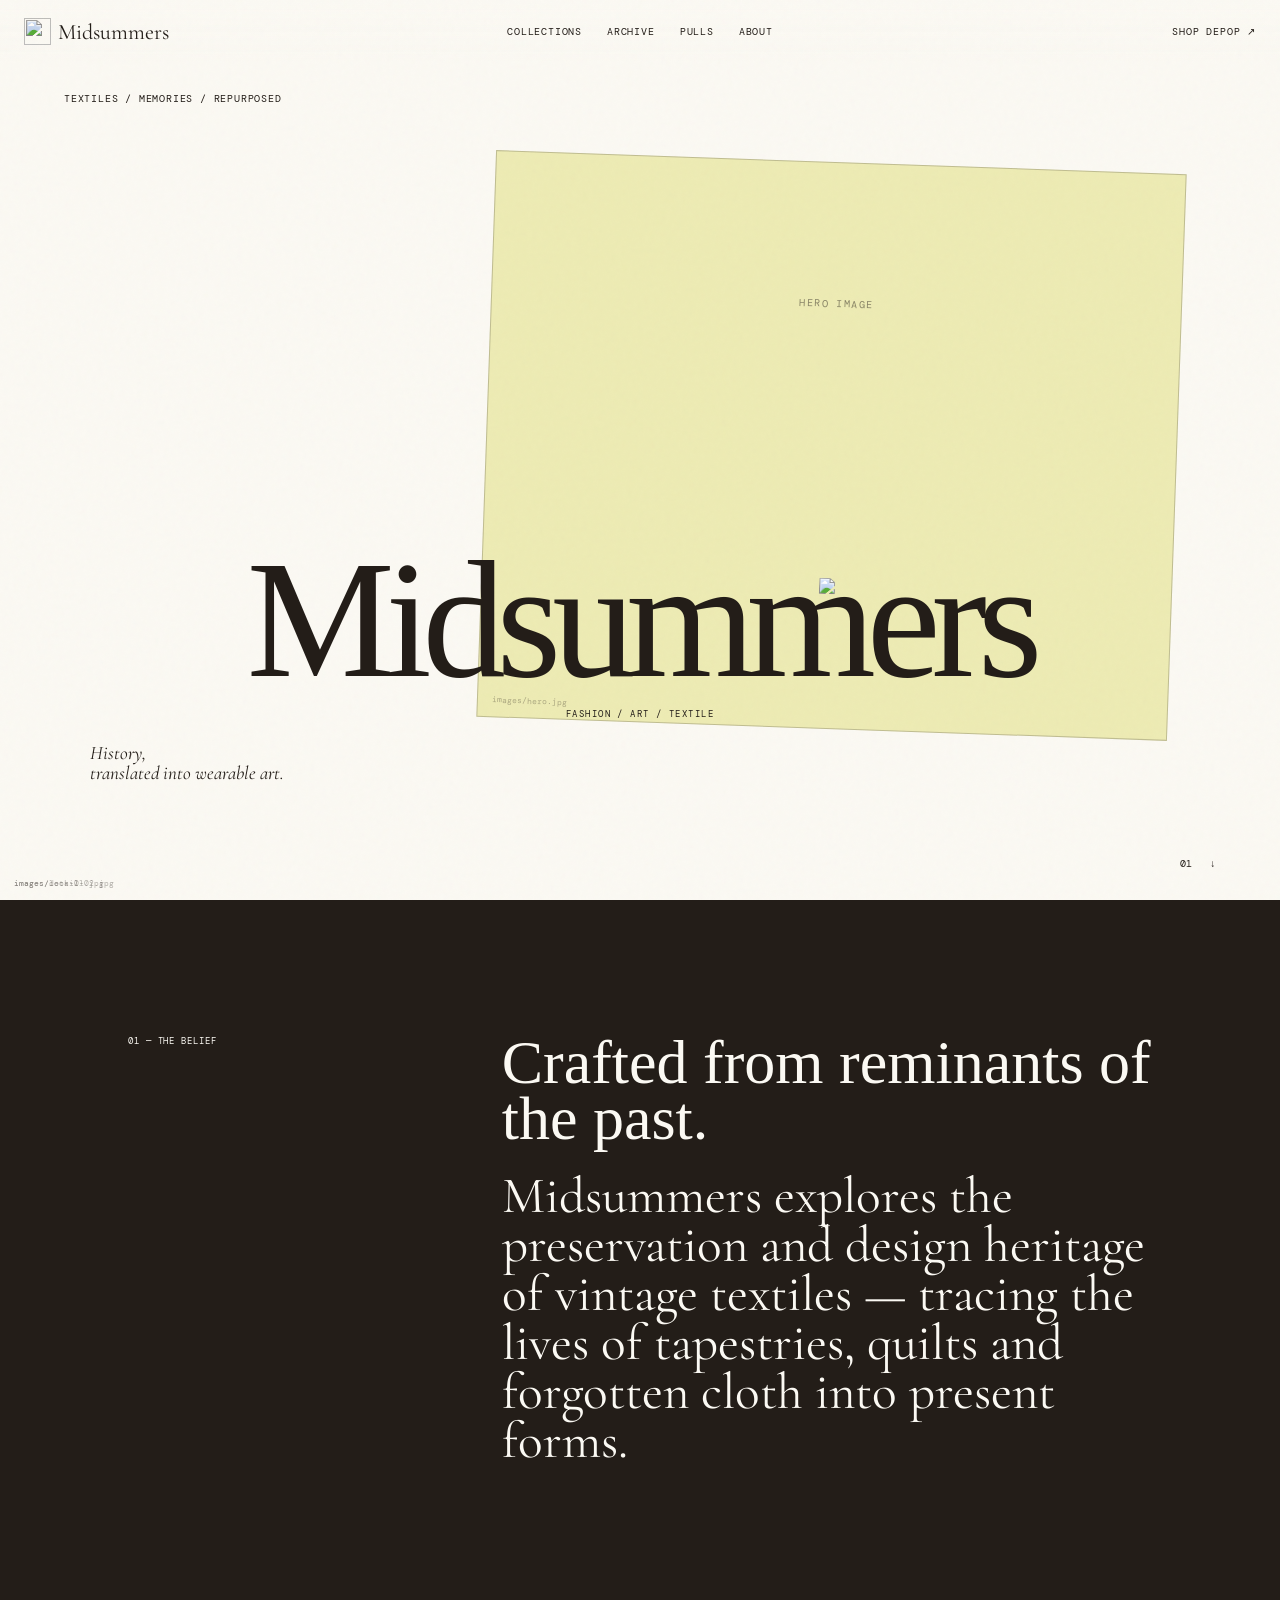
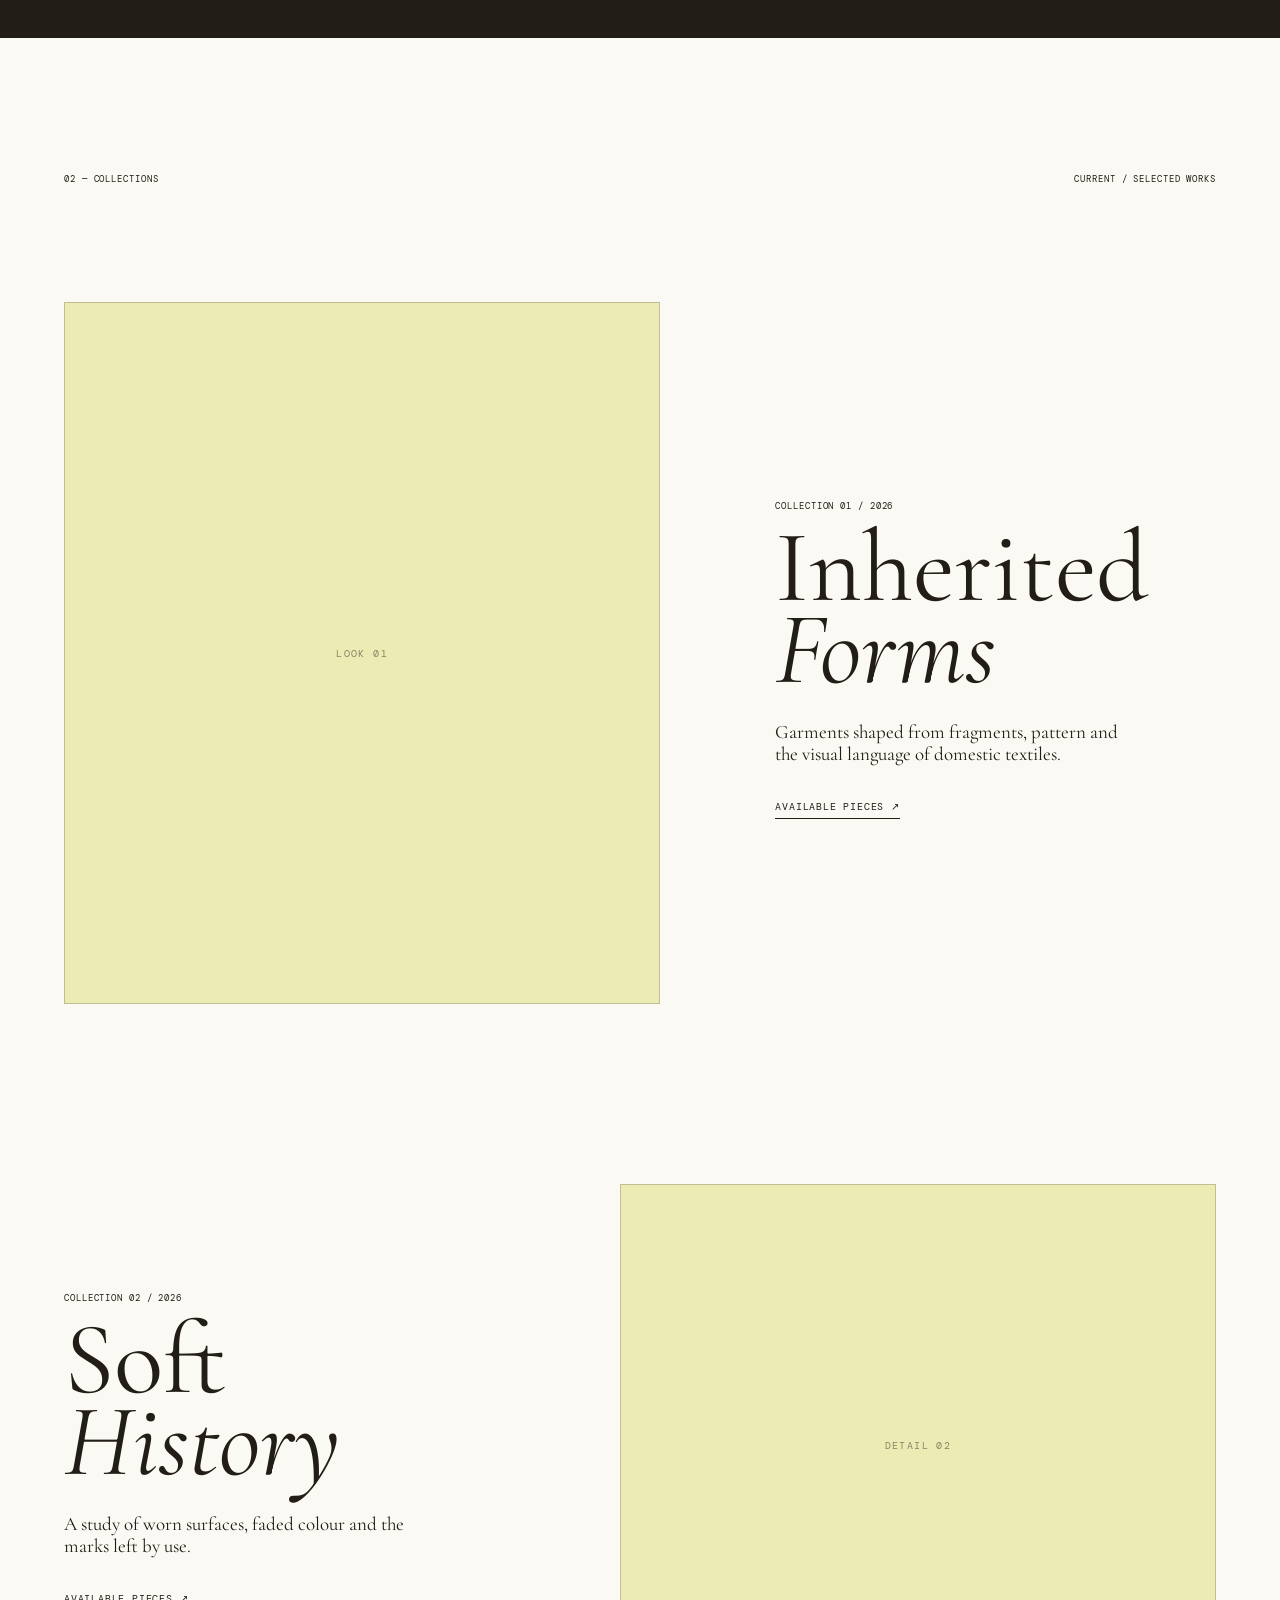
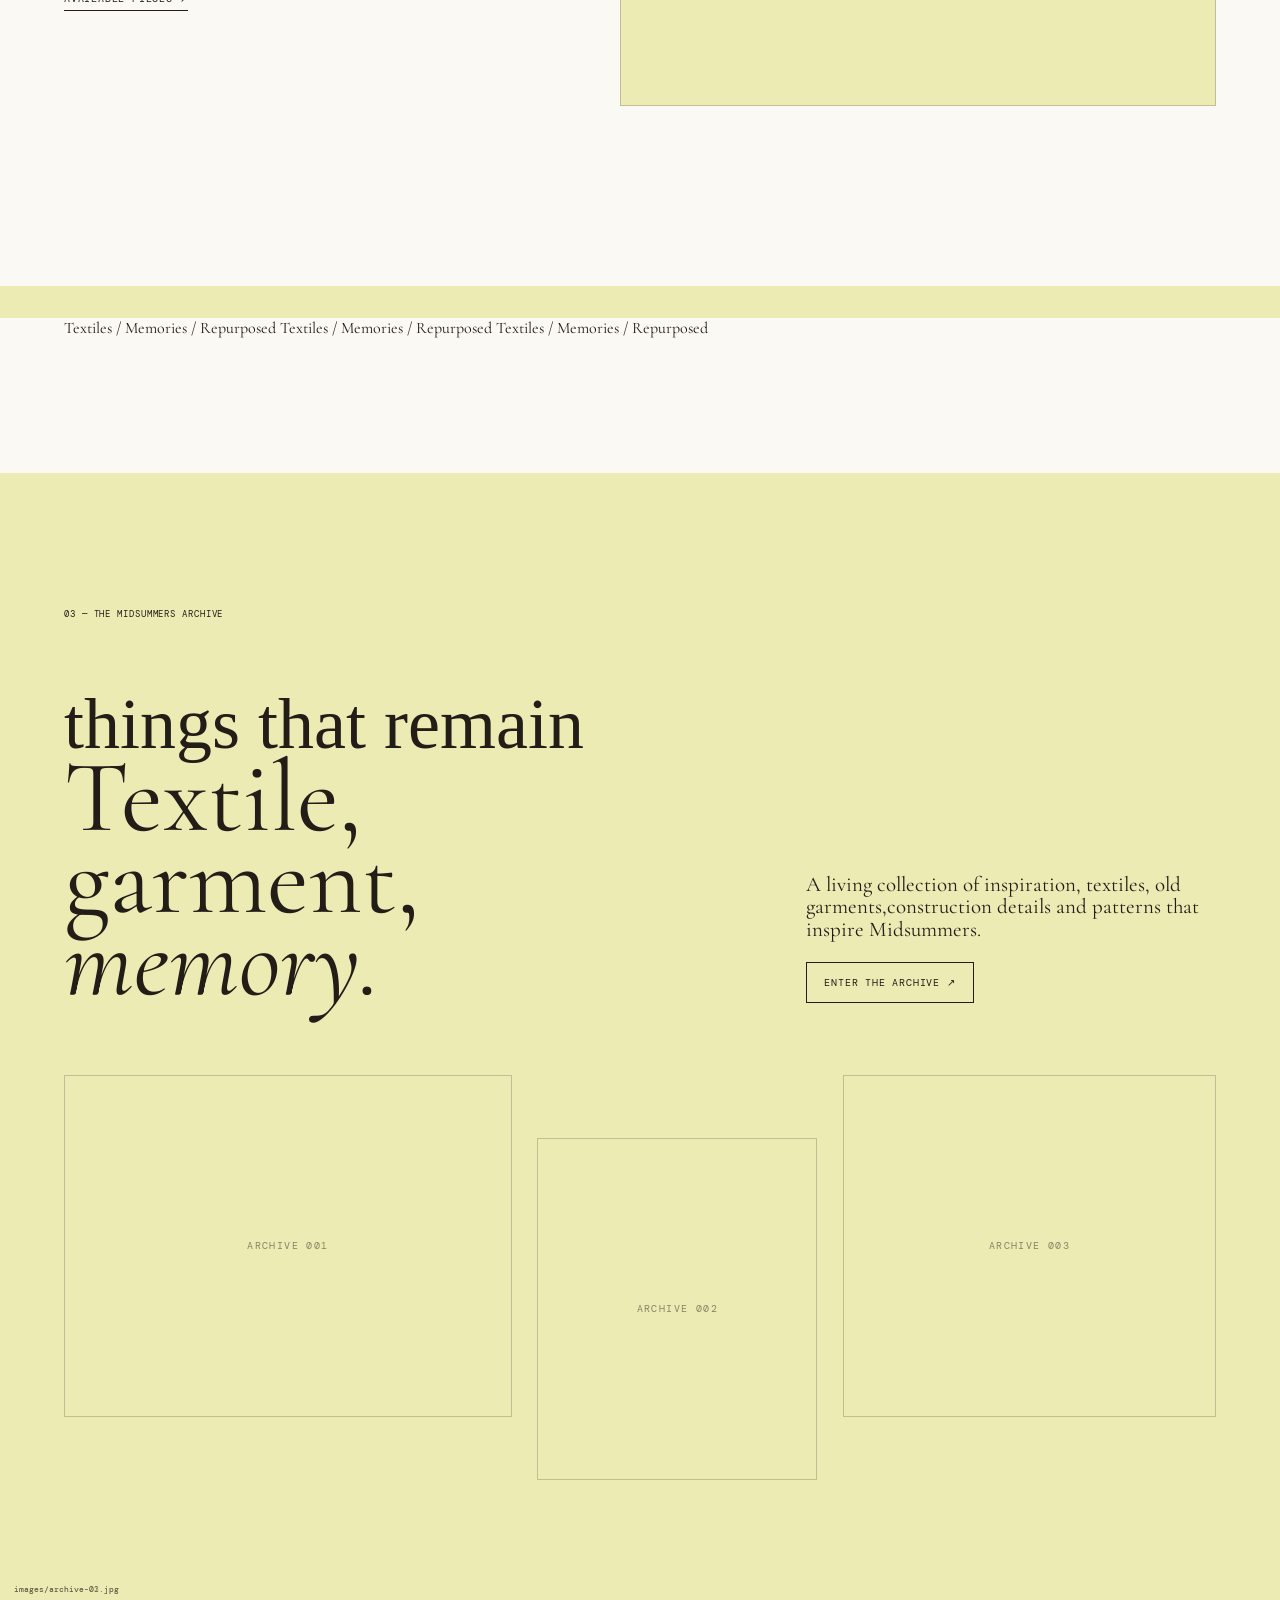
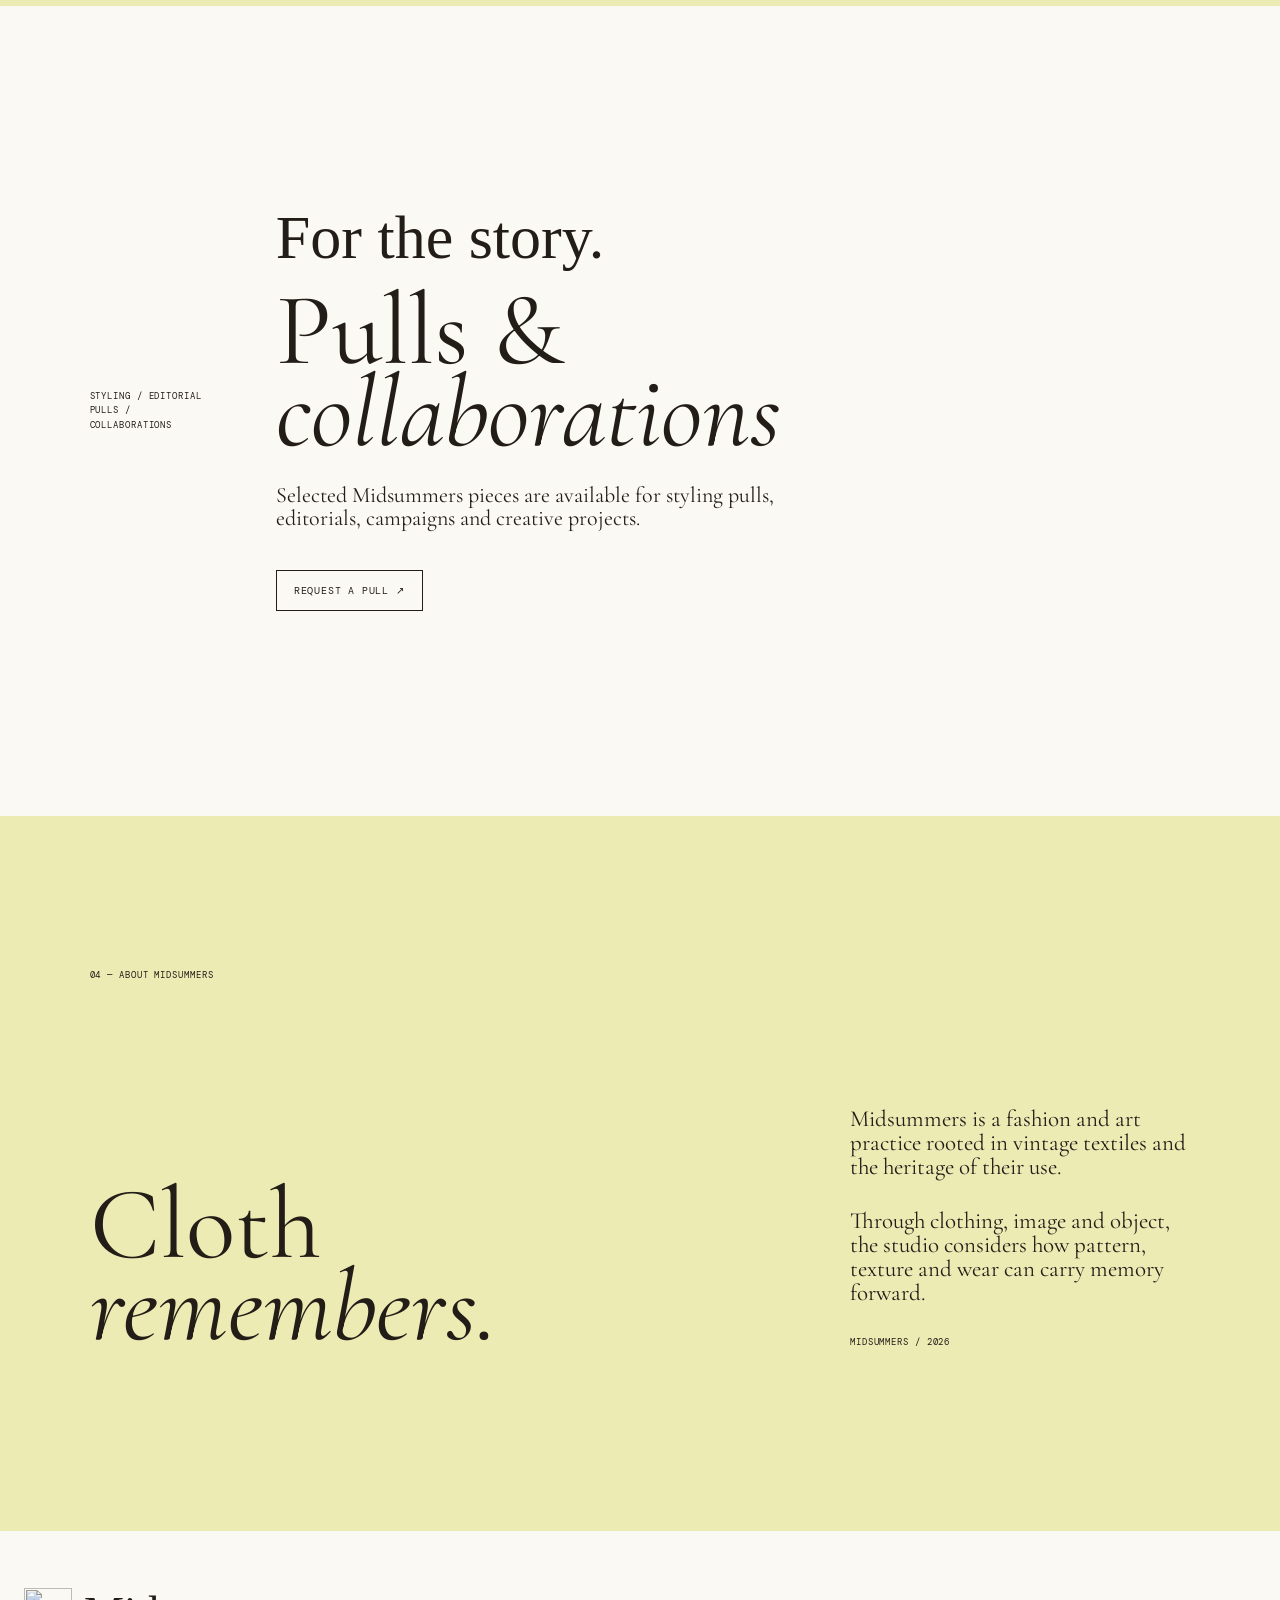
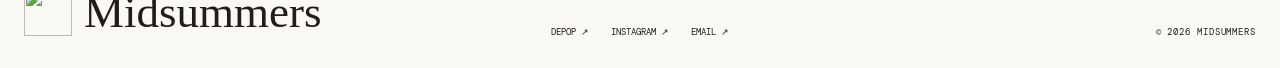
==== index.html @ e7e89138 "Update index.html" ====
<!DOCTYPE html>
<html lang="en">
<head>
  <meta charset="UTF-8">
  <meta name="viewport" content="width=device-width, initial-scale=1.0">
  <meta name="description" content="Midsummers — textiles, memories, repurposed.">
  <title>Midsummers — Textiles / Memories / Repurposed </title>
  <link rel="preconnect" href="https://fonts.googleapis.com">
  <link rel="preconnect" href="https://fonts.gstatic.com" crossorigin>
  <link href="https://fonts.googleapis.com/css2?family=Cormorant+Garamond:wght@400;500;600&family=DM+Mono:wght@300;400&display=swap" rel="stylesheet">
  <link rel="stylesheet" href="style.css">
  <link rel="stylesheet" href="archive.css">
</head>

<body>
  <div class="grain"></div>

  <header class="nav">
    <a class="mini-mark" href="#top" aria-label="Midsummers home">
      <img src="images/flower-emblem.png" alt="">
      <span>Midsummers</span>
    </a>

    <nav>
      <a href="#collections">Collections</a>
      <a href="archive.html">Archive</a>
      <a href="#pulls">Pulls</a>
      <a href="#about">About</a>
    </nav>

    <a class="shop" href="https://www.depop.com/" target="_blank" rel="noopener">Shop Depop ↗</a>
  </header>

  <main id="top">
    <section class="hero">
      <div class="hero-meta">Textiles / Memories / Repurposed</div>

      <div class="hero-flower" aria-hidden="true">
        <img src="images/flower-emblem.png" alt="">
      </div>

      <div class="hero-logo">
        <div class="script-word">Midsummers</div>
        <p>FASHION / ART / TEXTILE</p>
      </div>

      <div class="hero-image image-placeholder">
        <span>HERO IMAGE</span>
        <small>images/hero.jpg</small>
        <img src="images/hero. jpg">
      </div>

      <div class="hero-caption">
        History,<br>translated into wearable art.
      </div>

      <div class="scroll">01 &nbsp; ↓</div>
    </section>

    <section class="manifesto">
      <div class="eyebrow">01 — The Belief </div>
      <div class="manifesto-copy">
        <p class="script-line">Crafted from reminants of the past.</p>
        <p class="large-copy">Midsummers explores the preservation and design heritage of vintage textiles — tracing the lives of tapestries, quilts and forgotten cloth into present forms.</p>
      </div>
    </section>

    <section id="collections" class="collections">
      <div class="section-top">
        <div class="eyebrow">02 — Collections</div>
        <div class="section-note">Current / Selected works</div>
      </div>

      <article class="look look-one">
        <div class="image-placeholder portrait">
          <span>LOOK 01</span>
          <small>images/look-01.jpg</small>
        </div>
        <div class="look-copy">
          <p class="micro">Collection 01 / 2026</p>
          <h2>Inherited<br><em>Forms</em></h2>
          <p>Garments shaped from fragments, pattern and the visual language of domestic textiles.</p>
          <a class="text-link" href="https://www.depop.com/" target="_blank" rel="noopener">Available pieces ↗</a>
        </div>
      </article>

      <article class="look look-two">
        <div class="look-copy">
          <p class="micro">Collection 02 / 2026</p>
          <h2>Soft<br><em>History</em></h2>
          <p>A study of worn surfaces, faded colour and the marks left by use.</p>
          <a class="text-link" href="https://www.depop.com/" target="_blank" rel="noopener">Available pieces ↗</a>
        </div>
        <div class="image-placeholder landscape">
          <span>DETAIL 02</span>
          <small>images/detail-02.jpg</small>
        </div>
      </article>

      <div class="butter-strip">
        <span> <img src="images/flower-emblem.png" alt="">
      </div>Textiles / Memories / Repurposed</span>
        <span>Textiles / Memories / Repurposed</span> 
        <span>Textiles / Memories / Repurposed</span>
      </div>
    </section>
    <section class="archive-teaser">
      <div class="teaser-flower"><img src="images/flower-emblem.png" alt=""></div>
      <div class="eyebrow">03 — The Midsummers Archive</div>
      <div class="teaser-grid">
        <div>
          <p class="script-line small-script">things that remain</p>
          <h2>Textile, garment,<br><em>memory.</em></h2>
        </div>
        <div class="teaser-copy">
          <p>A living collection of inspiration, textiles, old garments,construction details and patterns that inspire Midsummers.</p>
          <a class="outline-link" href="archive.html">Enter the archive ↗</a>
        </div>
      </div>
      <div class="teaser-images">
        <div class="image-placeholder mini-archive"><span>ARCHIVE 001</span><small>images/archive-01.jpg</small></div>
        <div class="image-placeholder mini-archive raised-mini"><span>ARCHIVE 002</span><small>images/archive-02.jpg</small></div>
        <div class="image-placeholder mini-archive"><span>ARCHIVE 003</span><small>images/archive-03.jpg</small></div>
      </div>
    </section>
<section id="pulls" class="pulls">
      <div class="pulls-side">Styling / Editorial<br>Pulls / Collaborations</div>
      <div class="pulls-main">
        <p class="script-line">For the story.</p>
        <h2>Pulls &<br><em>collaborations</em></h2>
        <p>Selected Midsummers pieces are available for styling pulls, editorials, campaigns and creative projects.</p>
        <a class="outline-link" href="mailto:hello@midsummers.com">Request a pull ↗</a>
      </div>
      <div class="pulls-flower"><img src="images/flower-emblem.png" alt=""></div>
    </section>

    <section id="about" class="about">
      <div class="eyebrow">04 — About Midsummers</div>
      <div class="about-grid">
        <h2>Cloth<br><em>remembers.</em></h2>
        <div class="about-copy">
          <p>Midsummers is a fashion and art practice rooted in vintage textiles and the heritage of their use.</p>
          <p>Through clothing, image and object, the studio considers how pattern, texture and wear can carry memory forward.</p>
          <p class="micro">Midsummers / 2026</p>
        </div>
      </div>
    </section>
  </main>

  <footer>
    <div class="footer-mark">
      <img src="images/flower-emblem.png" alt="">
      <span class="script-word">Midsummers</span>
    </div>
    <div class="footer-links">
      <a href="https://www.depop.com/" target="_blank" rel="noopener">Depop ↗</a>
      <a href="#" aria-label="Instagram">Instagram ↗</a>
      <a href="mailto:hello@midsummers.com">Email ↗</a>
    </div>
    <p class="micro">© 2026 Midsummers</p>
  </footer>

  <script src="script.js"></script>
</body>
</html>
---- style.css ----
@import url('https://fonts.googleapis.com/css2?family=Cormorant+Garamond:wght@400;500;600&family=DM+Mono:wght@300;400&display=swap');

:root{
  --ink:#231D18;
  --paper:#FBF9F3;
  --butter:#EDEBB4;
  --line:rgba(35,29,24,.22);
  --serif:"Cormorant Garamond", Georgia, serif;
  --mono:"DM Mono", monospace;
}

*{box-sizing:border-box}
html{scroll-behavior:smooth}
body{margin:0;background:var(--paper);color:var(--ink);font-family:var(--serif);overflow-x:hidden}
a{color:inherit;text-decoration:none}
a:hover{opacity:.55}
img{max-width:100%;display:block}

.grain{position:fixed;inset:0;pointer-events:none;z-index:50;opacity:.045;background-image:url("data:image/svg+xml,%3Csvg viewBox='0 0 180 180' xmlns='http://www.w3.org/2000/svg'%3E%3Cfilter id='n'%3E%3CfeTurbulence type='fractalNoise' baseFrequency='.9' numOctaves='3' stitchTiles='stitch'/%3E%3C/filter%3E%3Crect width='100%25' height='100%25' filter='url(%23n)' opacity='.6'/%3E%3C/svg%3E");mix-blend-mode:multiply}

.nav{position:fixed;z-index:40;top:0;left:0;width:100%;display:grid;grid-template-columns:1fr auto 1fr;align-items:center;padding:18px 24px;font:10px var(--mono);text-transform:uppercase;letter-spacing:.08em;background:linear-gradient(var(--paper),transparent);transition:background .3s}
.nav.scrolled{background:rgba(251,249,243,.9);backdrop-filter:blur(8px)}
.nav nav{display:flex;gap:25px}
.shop{justify-self:end}
.mini-mark{display:flex;align-items:center;gap:7px;text-transform:none;letter-spacing:0;font:22px/1 var(--serif)}
.mini-mark img{width:27px;height:27px;object-fit:cover;mix-blend-mode:multiply}

.hero{height:100svh;min-height:720px;position:relative;padding:100px 5vw 30px;display:grid;place-items:center}
.hero-meta{position:absolute;left:5vw;top:92px;font:10px var(--mono);text-transform:uppercase;letter-spacing:.08em}
.hero-flower{position:absolute;top:13%;left:50%;transform:translateX(-50%);width:min(22vw,260px);opacity:.72;mix-blend-mode:multiply;animation:float 8s ease-in-out infinite}
.hero-flower img{width:100%}
.hero-logo{position:absolute;z-index:3;left:50%;bottom:20%;transform:translateX(-50%);text-align:center;white-space:nowrap}
.script-word,.script-line{font-family:"Brush Script MT","Segoe Script",cursive;font-weight:400}
.hero-logo .script-word{font-size:clamp(76px,13vw,190px);line-height:.75;letter-spacing:-.055em}
.hero-logo p{font:9px var(--mono);letter-spacing:.16em;margin:25px 0 0}
.hero-image{position:absolute;width:min(54vw,700px);height:63vh;right:8vw;top:18vh;transform:rotate(2deg);z-index:1}
.image-placeholder{background:var(--butter);border:1px solid var(--line);display:grid;place-items:center;overflow:hidden;color:rgba(35,29,24,.5);text-align:center}
.image-placeholder span{font:10px var(--mono);letter-spacing:.14em}
.image-placeholder small{position:absolute;bottom:12px;left:14px;font:8px var(--mono);opacity:.65}
.hero-caption{position:absolute;left:7vw;bottom:13%;font-size:19px;line-height:1.05;font-style:italic}
.scroll{position:absolute;right:5vw;bottom:30px;font:10px var(--mono)}

.manifesto{min-height:82vh;background:var(--ink);color:var(--paper);padding:15vh 10vw;display:grid;grid-template-columns:1fr 2.1fr;gap:5vw}
.eyebrow,.micro,.section-note{font:9px var(--mono);text-transform:uppercase;letter-spacing:.1em}
.manifesto-copy{max-width:820px}
.script-line{font-size:62px;line-height:.9;margin:0 0 25px}
.large-copy{font-size:clamp(27px,4vw,54px);line-height:.96;margin:0;max-width:850px}

.collections{padding:15vh 5vw}
.section-top{display:flex;justify-content:space-between;align-items:end;margin-bottom:13vh}
.look{display:grid;grid-template-columns:1.15fr .85fr;gap:9vw;align-items:center;margin-bottom:20vh}
.look-two{grid-template-columns:.85fr 1.15fr}
.portrait{height:78vh}
.landscape{height:58vh}
.look-copy{max-width:350px}
.look-copy h2,.pulls h2,.about h2{font-size:clamp(56px,8vw,125px);line-height:.8;font-weight:400;margin:15px 0 30px}
.look-copy h2 em,.pulls h2 em,.about h2 em{font-style:italic}
.look-copy>p:not(.micro){font-size:19px;line-height:1.15;margin-bottom:30px}
.text-link{font:10px var(--mono);text-transform:uppercase;letter-spacing:.08em;border-bottom:1px solid var(--ink);padding-bottom:5px}
.butter-strip{margin:4vh -5vw 0;background:var(--butter);overflow:hidden;white-space:nowrap;padding:16px 0;display:flex;gap:70px;font:10px var(--mono);letter-spacing:.13em;animation:marquee 18s linear infinite}

.archive{background:var(--ink);color:var(--paper);padding:15vh 5vw 18vh}
.archive-intro{display:grid;grid-template-columns:1fr 1fr 1fr;align-items:end;margin-bottom:12vh}
.small-script{font-size:72px;margin:0}
.archive-intro>p:last-child{font-size:22px;line-height:1.05;max-width:290px;margin:0}
.archive-grid{display:grid;grid-template-columns:repeat(3,1fr);gap:4vw;align-items:start}
.archive-card.raised{margin-top:13vh}
.square{aspect-ratio:1;background:#d9d1bd}
.archive-data{display:flex;justify-content:space-between;margin-top:12px;font:8px var(--mono);text-transform:uppercase;letter-spacing:.07em}
.archive-card h3{font-size:34px;font-weight:400;margin:12px 0}

.pulls{min-height:90vh;padding:16vh 7vw;display:grid;grid-template-columns:1fr 2fr .7fr;gap:5vw;align-items:center;position:relative;overflow:hidden}
.pulls-side{font:9px var(--mono);text-transform:uppercase;letter-spacing:.1em;line-height:1.6}
.pulls-main{position:relative;z-index:2;max-width:780px}
.pulls-main>p:not(.script-line){font-size:22px;max-width:500px;line-height:1.05;margin:0 0 40px}
.outline-link{display:inline-block;border:1px solid var(--ink);padding:13px 17px;font:10px var(--mono);text-transform:uppercase;letter-spacing:.08em}
.pulls-flower{width:min(27vw,350px);opacity:.65;mix-blend-mode:multiply}
.pulls-flower img{width:100%;animation:spin 35s linear infinite}

.about{padding:17vh 7vw;background:var(--butter)}
.about-grid{display:grid;grid-template-columns:1.3fr .7fr;gap:10vw;align-items:end;margin-top:14vh}
.about-copy{font-size:23px;line-height:1.05;max-width:470px}
.about-copy p{margin:0 0 30px}

footer{padding:55px 24px 30px;display:grid;grid-template-columns:1fr auto 1fr;align-items:end;gap:20px}
.footer-mark{display:flex;align-items:center;gap:12px}
.footer-mark img{width:48px;height:48px;mix-blend-mode:multiply}
.footer-mark .script-word{font-size:45px}
.footer-links{display:flex;gap:22px;font:9px var(--mono);text-transform:uppercase}
footer>.micro{justify-self:end;margin:0}

@keyframes float{0%,100%{transform:translateX(-50%) translateY(0) rotate(-2deg)}50%{transform:translateX(-50%) translateY(12px) rotate(2deg)}}
@keyframes spin{to{transform:rotate(360deg)}}
@keyframes marquee{to{transform:translateX(-30%)}}

@media(max-width:800px){
  .nav{grid-template-columns:1fr auto;padding:15px}
  .nav nav{display:none}
  .mini-mark{font-size:20px}
  .hero{min-height:700px}
  .hero-meta{top:80px}
  .hero-image{width:78vw;height:55vh;right:4vw;top:20vh}
  .hero-flower{width:40vw;top:14%}
  .hero-logo{bottom:22%;left:7vw;transform:none;text-align:left}
  .hero-logo .script-word{font-size:78px}
  .hero-caption{left:7vw;bottom:8%;font-size:15px}
  .scroll{display:none}
  .manifesto{display:block;padding:13vh 7vw}
  .manifesto .eyebrow{margin-bottom:16vh}
  .script-line{font-size:48px}
  .large-copy{font-size:31px}
  .collections{padding:12vh 6vw}
  .section-top{margin-bottom:8vh}
  .look,.look-two{display:flex;flex-direction:column;gap:35px;margin-bottom:14vh;align-items:stretch}
  .look-two .look-copy{order:1}
  .look-two .image-placeholder{order:2}
  .portrait{height:72vh}
  .landscape{height:52vh}
  .archive{padding:12vh 6vw}
  .archive-intro{display:block;margin-bottom:9vh}
  .archive-intro .small-script{margin:25px 0}
  .archive-grid{grid-template-columns:1fr;gap:9vh}
  .archive-card.raised{margin-top:0}
  .pulls{min-height:80vh;display:block;padding:13vh 7vw}
  .pulls-side{margin-bottom:12vh}
  .pulls-flower{width:55vw;margin:8vh auto 0}
  .about{padding:13vh 7vw}
  .about-grid{display:block;margin-top:9vh}
  .about h2{margin-bottom:10vh}
  footer{grid-template-columns:1fr;gap:25px}
  .footer-links{order:2;flex-wrap:wrap}
  footer>.micro{justify-self:start;order:3}
}
---- archive.css ----
.archive-teaser{position:relative;padding:15vh 5vw 14vh;background:var(--butter);overflow:hidden}
.teaser-flower{position:absolute;right:7vw;top:9vh;width:170px;opacity:.18;mix-blend-mode:multiply}.teaser-flower img{width:100%}
.teaser-grid{display:grid;grid-template-columns:1.2fr .8fr;gap:10vw;align-items:end;margin:8vh 0}.teaser-grid h2{font-size:clamp(60px,8vw,120px);line-height:.8;font-weight:400;margin:0}.teaser-grid h2 em{font-style:italic}.teaser-copy{max-width:420px;font-size:21px;line-height:1.05}.teaser-images{display:grid;grid-template-columns:1.2fr .75fr 1fr;gap:2vw}.mini-archive{height:38vh}.raised-mini{margin-top:7vh}
.archive-hero{min-height:100svh;position:relative;padding:130px 7vw 70px;overflow:hidden;background:var(--paper)}.archive-hero-meta{display:flex;justify-content:space-between;font:9px var(--mono);text-transform:uppercase;letter-spacing:.1em}.archive-hero-flower{position:absolute;width:min(28vw,360px);right:13vw;top:15vh;opacity:.38;mix-blend-mode:multiply;animation:float 9s ease-in-out infinite}.archive-hero-flower img{width:100%}.archive-title{position:absolute;left:8vw;top:27vh}.archive-title .script-line{font-size:clamp(55px,7vw,105px);margin:0 0 12px}.archive-title h1{font-size:clamp(100px,16vw,240px);font-weight:400;line-height:.65;margin:0;letter-spacing:-.05em}.archive-title h1 em{font-style:italic}.archive-intro-copy{position:absolute;bottom:13vh;right:10vw;width:300px;font-size:21px;line-height:1.05}.archive-index{position:absolute;bottom:35px;left:7vw;font:9px var(--mono);letter-spacing:.1em}
.archive-wall{background:var(--ink);color:var(--paper);padding:16vh 7vw}.archive-entry{display:grid;grid-template-columns:1.15fr .85fr;gap:10vw;align-items:center;margin-bottom:20vh}.entry-b{grid-template-columns:.8fr 1.2fr}.archive-photo{height:75vh;background:var(--butter);color:var(--ink)}.entry-b .archive-photo{height:65vh}.entry-c{grid-template-columns:.65fr 1fr;max-width:900px;margin-left:auto}.archive-photo.narrow{height:58vh}.entry-info{max-width:390px}.entry-info>span{font:9px var(--mono);text-transform:uppercase;letter-spacing:.1em}.entry-info h2{font-size:clamp(65px,8vw,125px);line-height:.72;font-weight:400;margin:25px 0 30px}.entry-info h2 em{font-style:italic}.entry-info>p{font-size:17px;margin:0 0 28px}.entry-info .entry-note{font-size:21px;line-height:1.05;max-width:340px}
.archive-divider{border-top:1px solid rgba(251,249,243,.35);border-bottom:1px solid rgba(251,249,243,.35);padding:15px 0;margin:2vh 0 18vh;display:flex;justify-content:space-between;font:9px var(--mono);letter-spacing:.12em}.entry-d{grid-template-columns:.9fr 1.1fr;align-items:end}.entry-card{max-width:450px}.entry-card .script-line{font-size:55px;margin:0 0 25px}.entry-card h2{font-size:72px;line-height:.75;font-weight:400;margin:0 0 35px}.entry-card h2 em{font-style:italic}.entry-card>p:last-child{font-size:21px;line-height:1.05}.archive-entry .tall{height:72vh;background:var(--butter);color:var(--ink)}.archive-end{padding:16vh 7vw;text-align:center;background:var(--butter);min-height:65vh;display:flex;flex-direction:column;align-items:center;justify-content:center}.archive-end img{width:90px;opacity:.55;mix-blend-mode:multiply;margin-bottom:35px}.archive-end .script-line{font-size:65px;margin:0 0 35px}.archive-end a{font:9px var(--mono);text-transform:uppercase;letter-spacing:.1em;border-bottom:1px solid var(--ink);padding-bottom:6px}
@media(max-width:800px){.teaser-grid{display:block;margin:7vh 0}.teaser-grid h2{font-size:62px;margin-bottom:50px}.teaser-copy{font-size:18px}.teaser-images{grid-template-columns:1fr 1fr;gap:15px}.mini-archive{height:35vh}.mini-archive:first-child{grid-column:1/-1}.raised-mini{margin-top:0}.archive-hero{min-height:780px;padding:95px 7vw 40px}.archive-hero-meta{gap:20px;flex-direction:column}.archive-hero-flower{width:55vw;right:8vw;top:19vh}.archive-title{top:42vh;left:7vw}.archive-title .script-line{font-size:48px}.archive-title h1{font-size:100px}.archive-intro-copy{bottom:8vh;left:7vw;right:auto;width:78%;font-size:18px}.archive-wall{padding:12vh 6vw}.archive-entry,.entry-b,.entry-c,.entry-d{display:flex;flex-direction:column;gap:35px;margin-bottom:14vh;align-items:stretch}.entry-b .entry-info{order:1}.entry-b .archive-photo{order:2}.archive-photo,.entry-b .archive-photo,.archive-photo.narrow,.archive-entry .tall{height:65vh}.entry-info h2{font-size:70px}.archive-divider{gap:10px;flex-wrap:wrap;margin-bottom:12vh}.entry-card h2{font-size:60px}.archive-end .script-line{font-size:48px}}
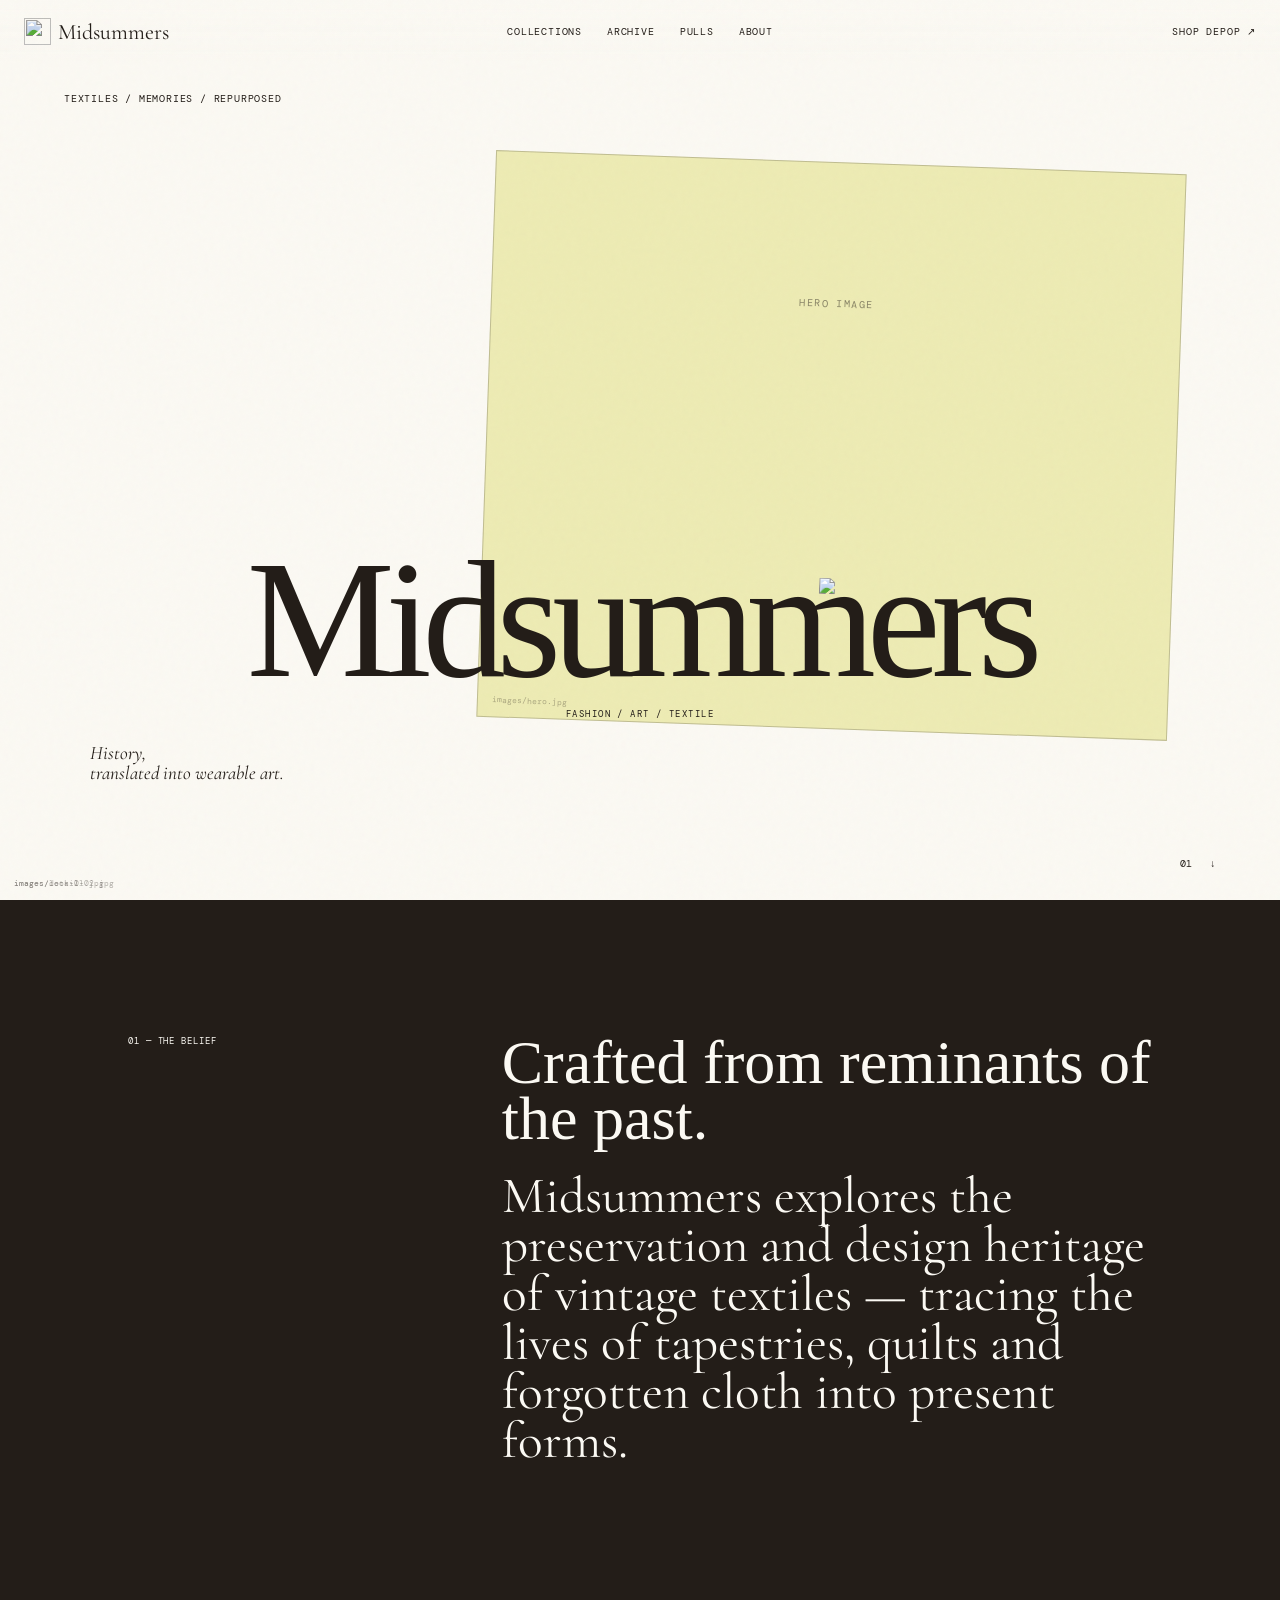
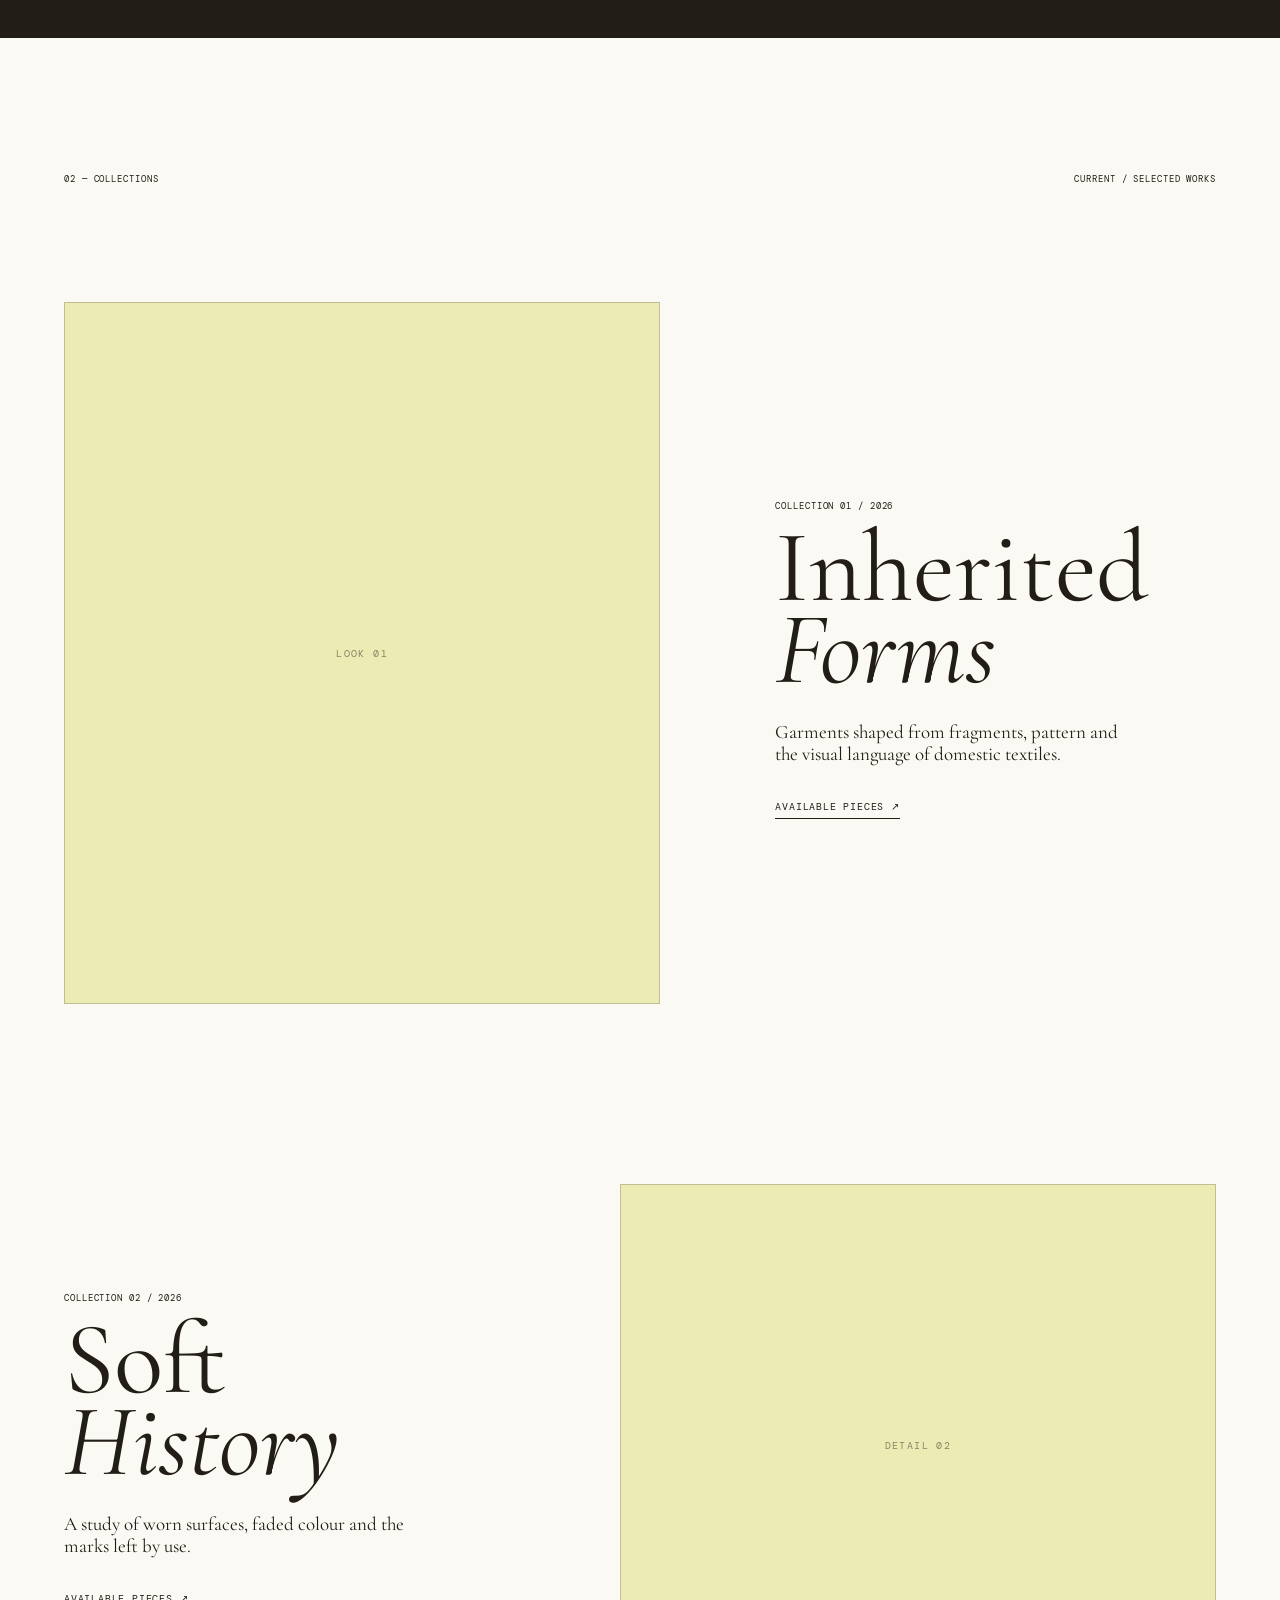
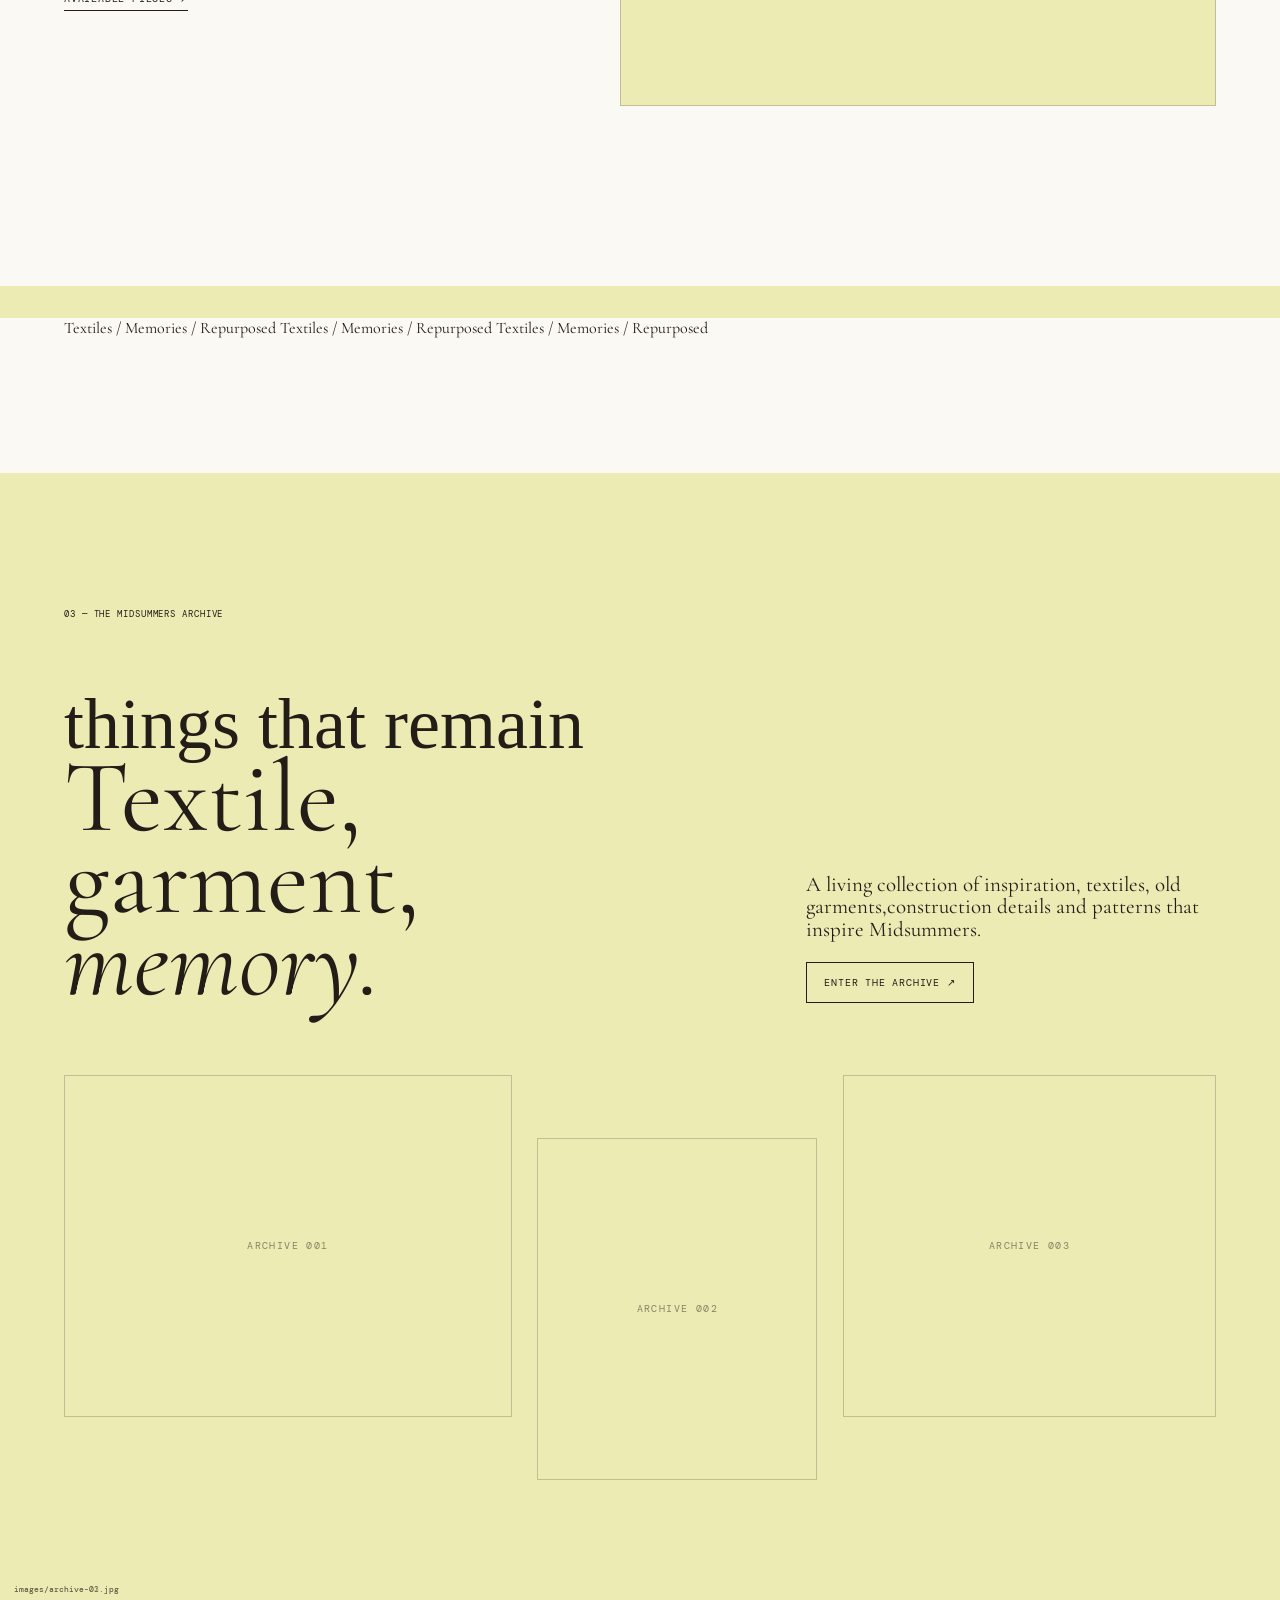
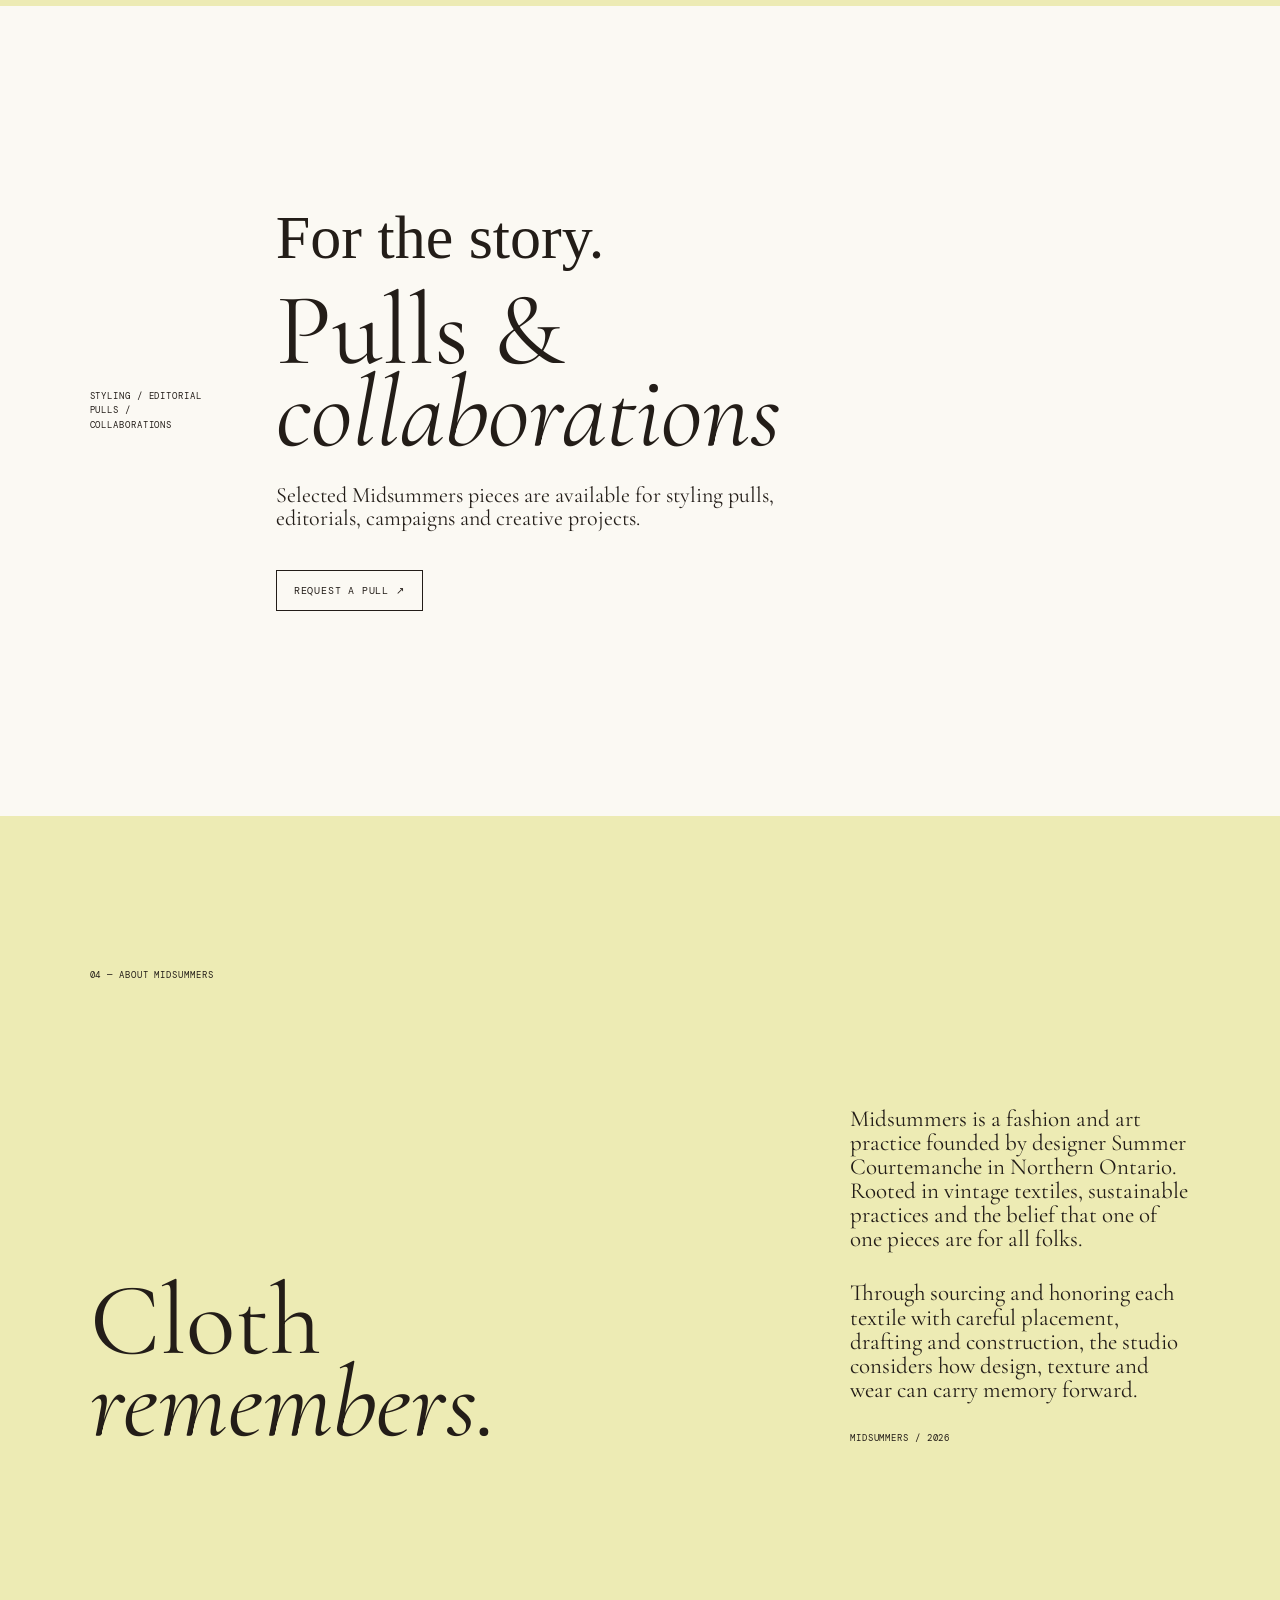
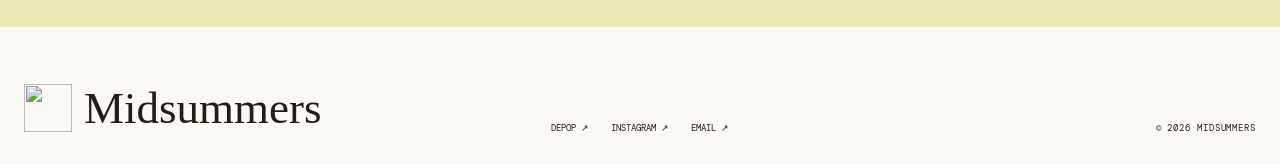
==== commit c3f7ab79: "Update index.html" ====
--- a/index.html
+++ b/index.html
@@ -139,8 +139,8 @@
       <div class="about-grid">
         <h2>Cloth<br><em>remembers.</em></h2>
         <div class="about-copy">
-          <p>Midsummers is a fashion and art practice rooted in vintage textiles and the heritage of their use.</p>
-          <p>Through clothing, image and object, the studio considers how pattern, texture and wear can carry memory forward.</p>
+          <p>Midsummers is a fashion and art practice founded by designer Summer Courtemanche in Northern Ontario. Rooted in vintage textiles, sustainable practices and the belief that one of one pieces are for all folks.</p>
+          <p>Through sourcing and honoring each textile with careful placement, drafting and construction, the studio considers how design, texture and wear can carry memory forward.</p>
           <p class="micro">Midsummers / 2026</p>
         </div>
       </div>
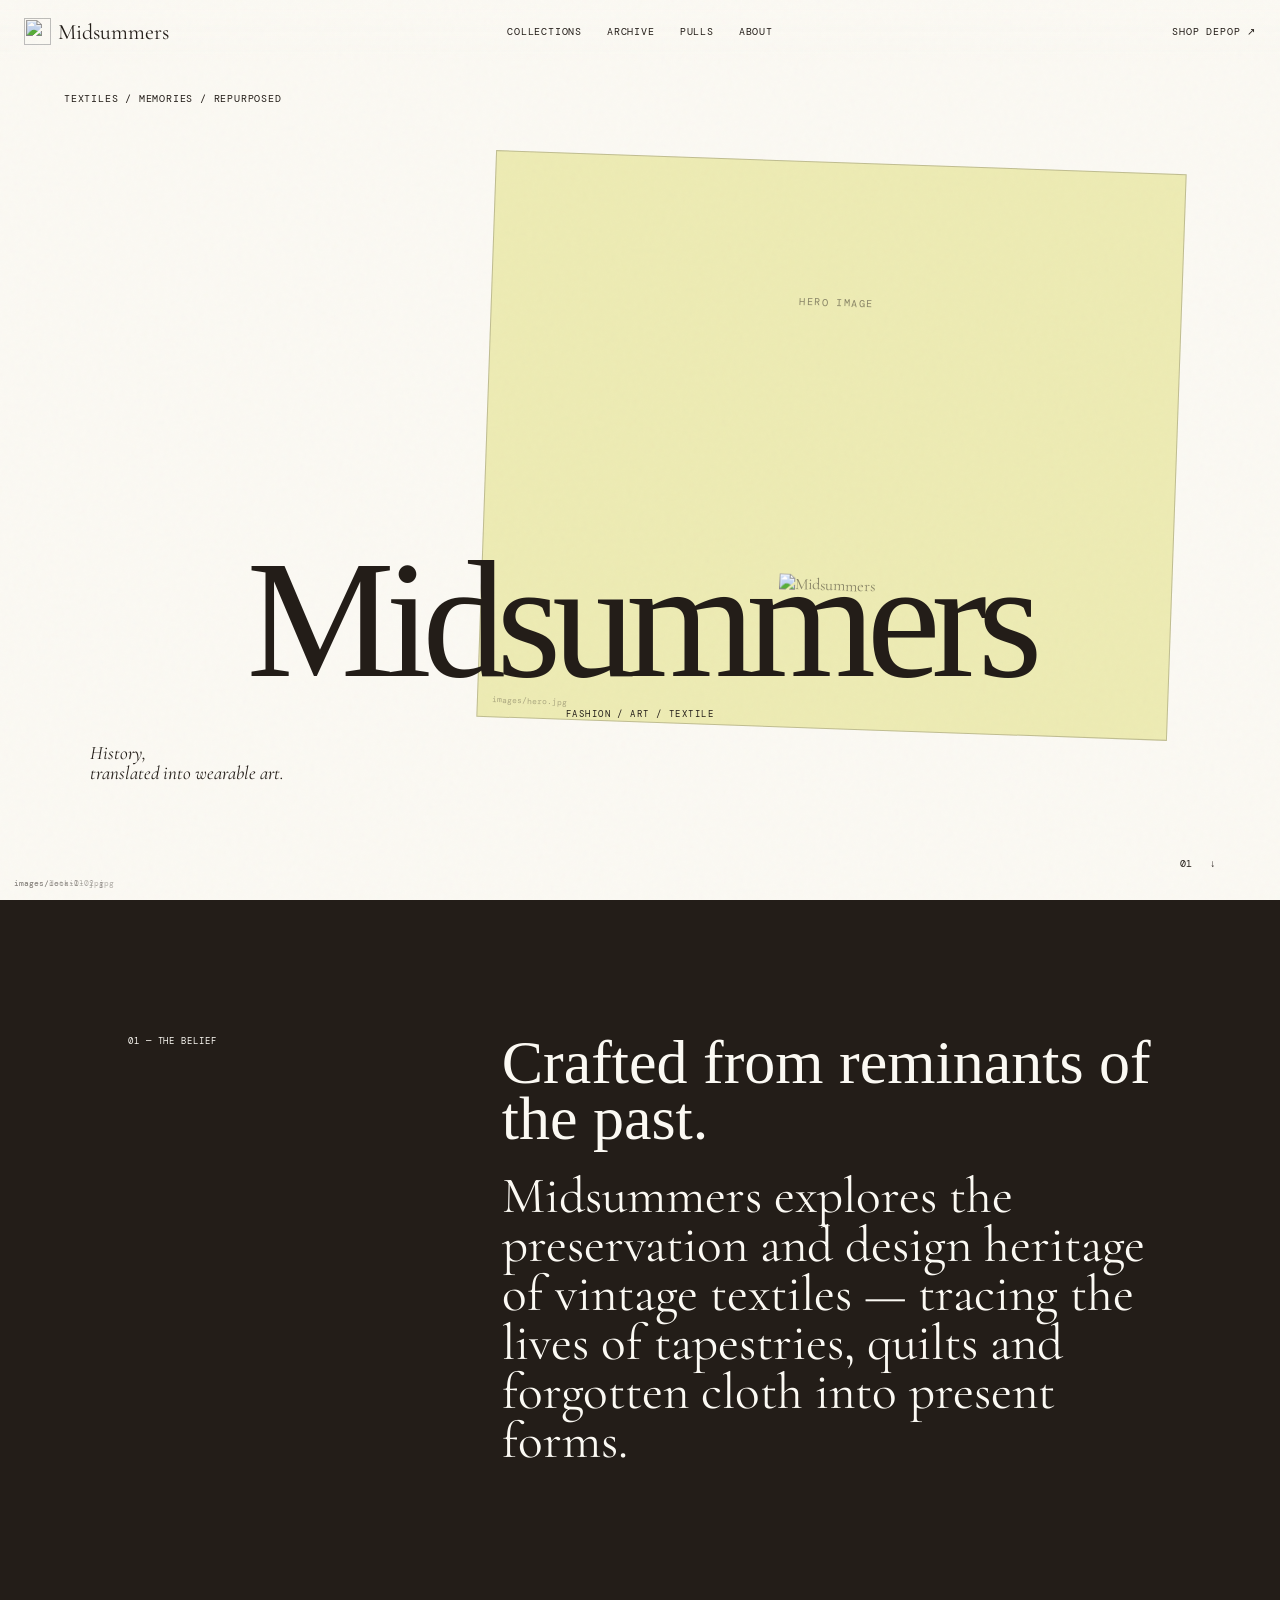
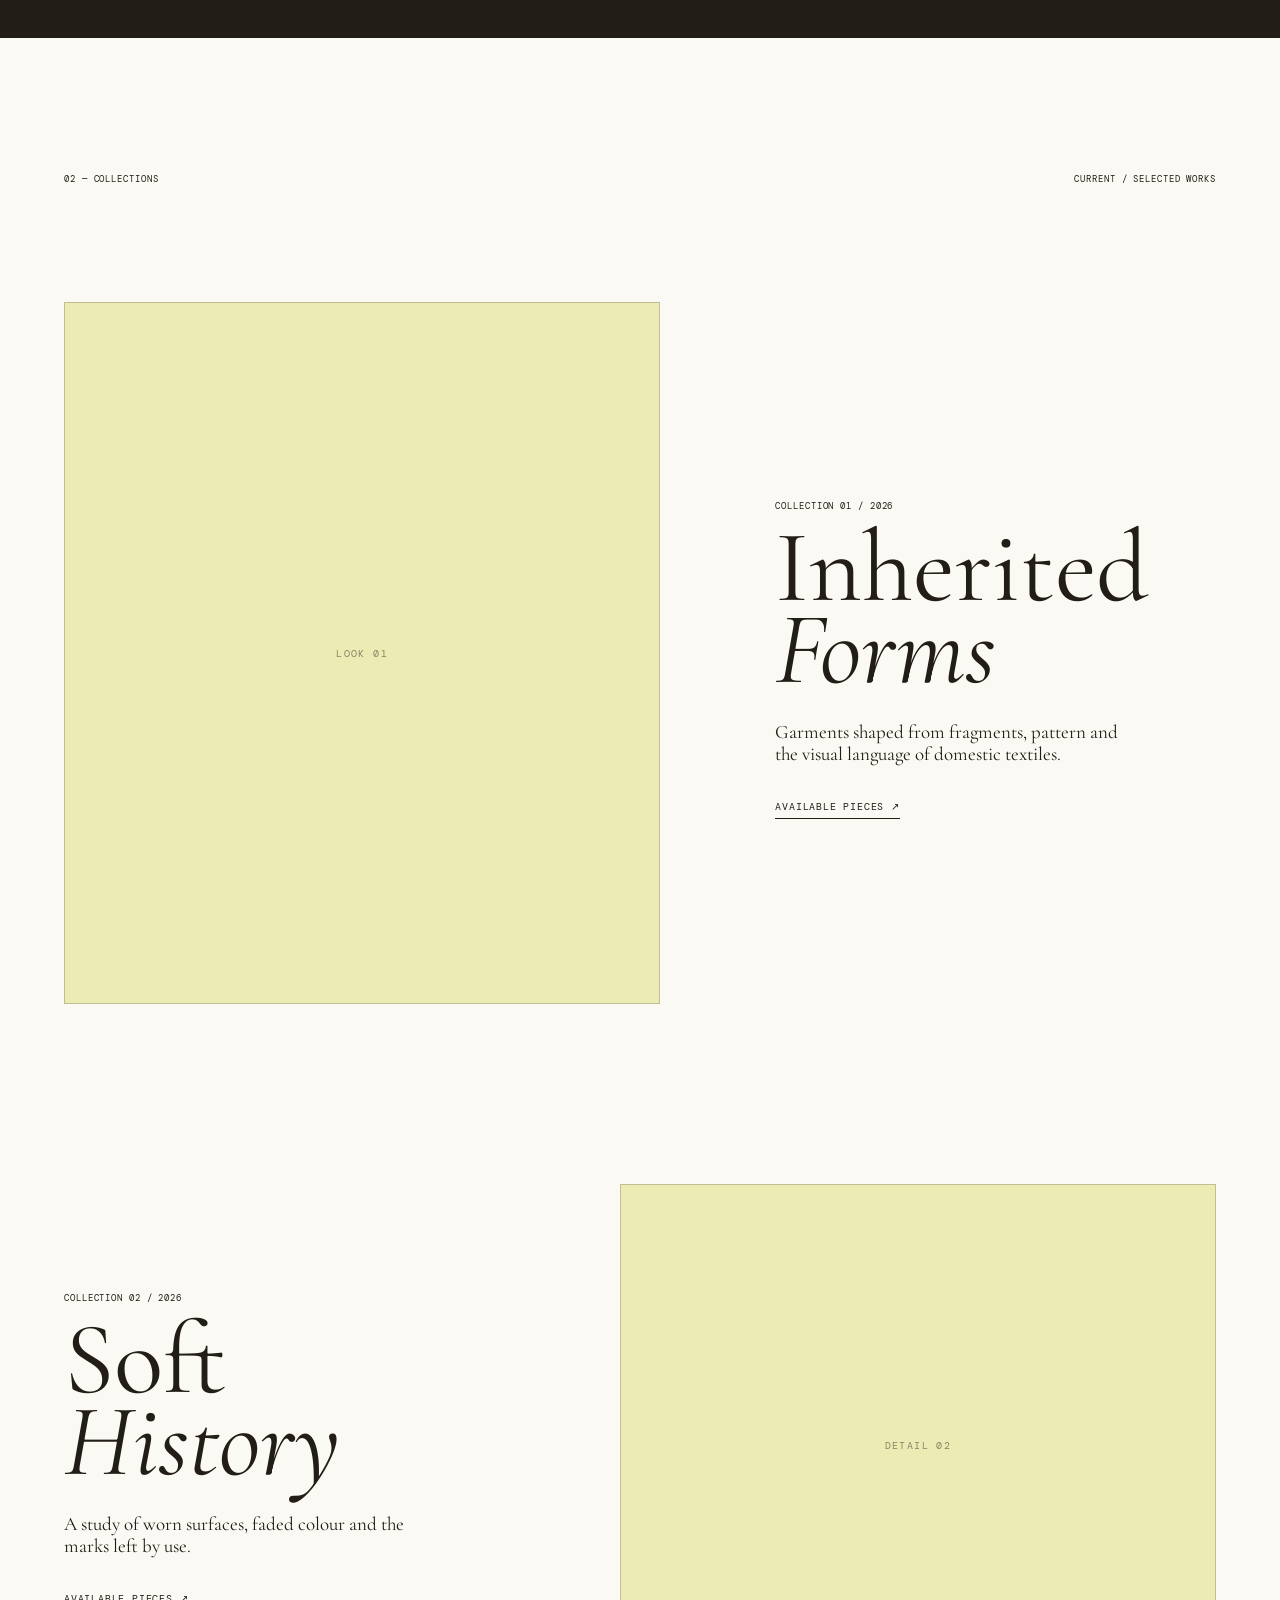
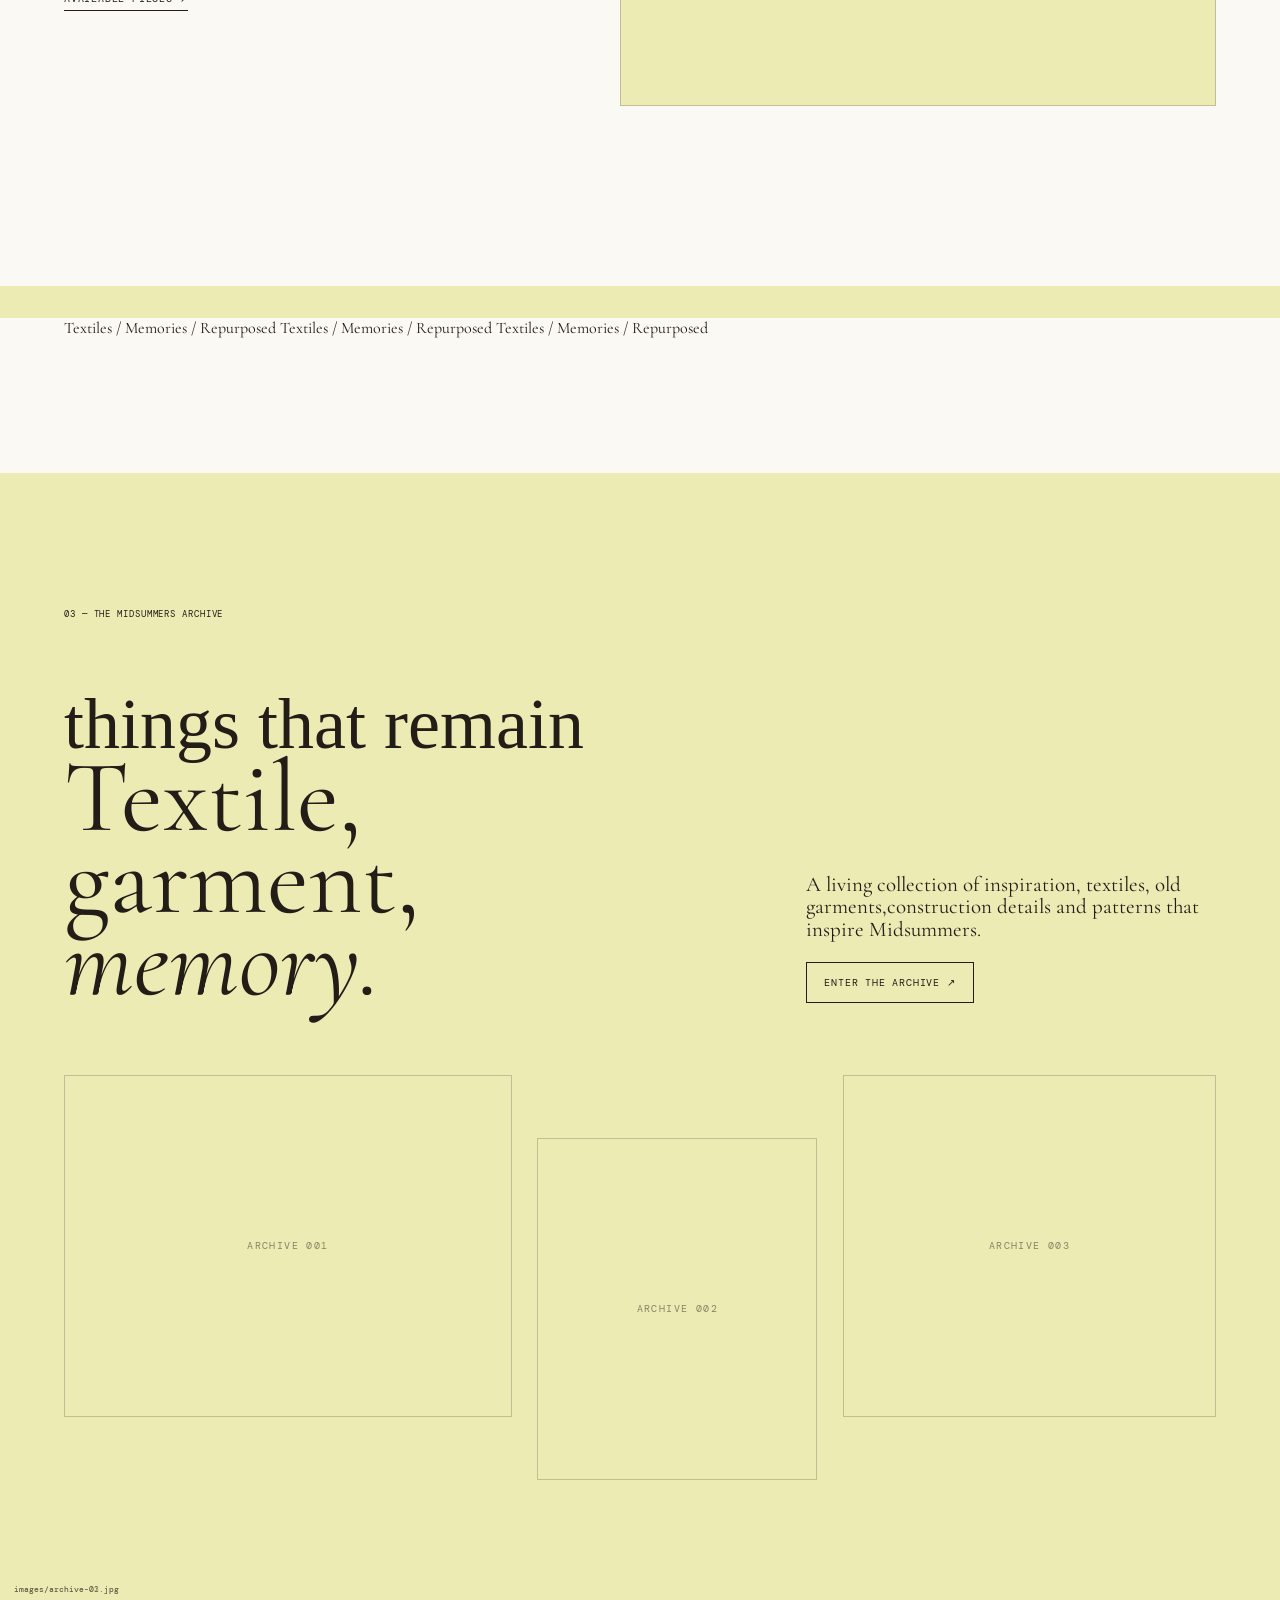
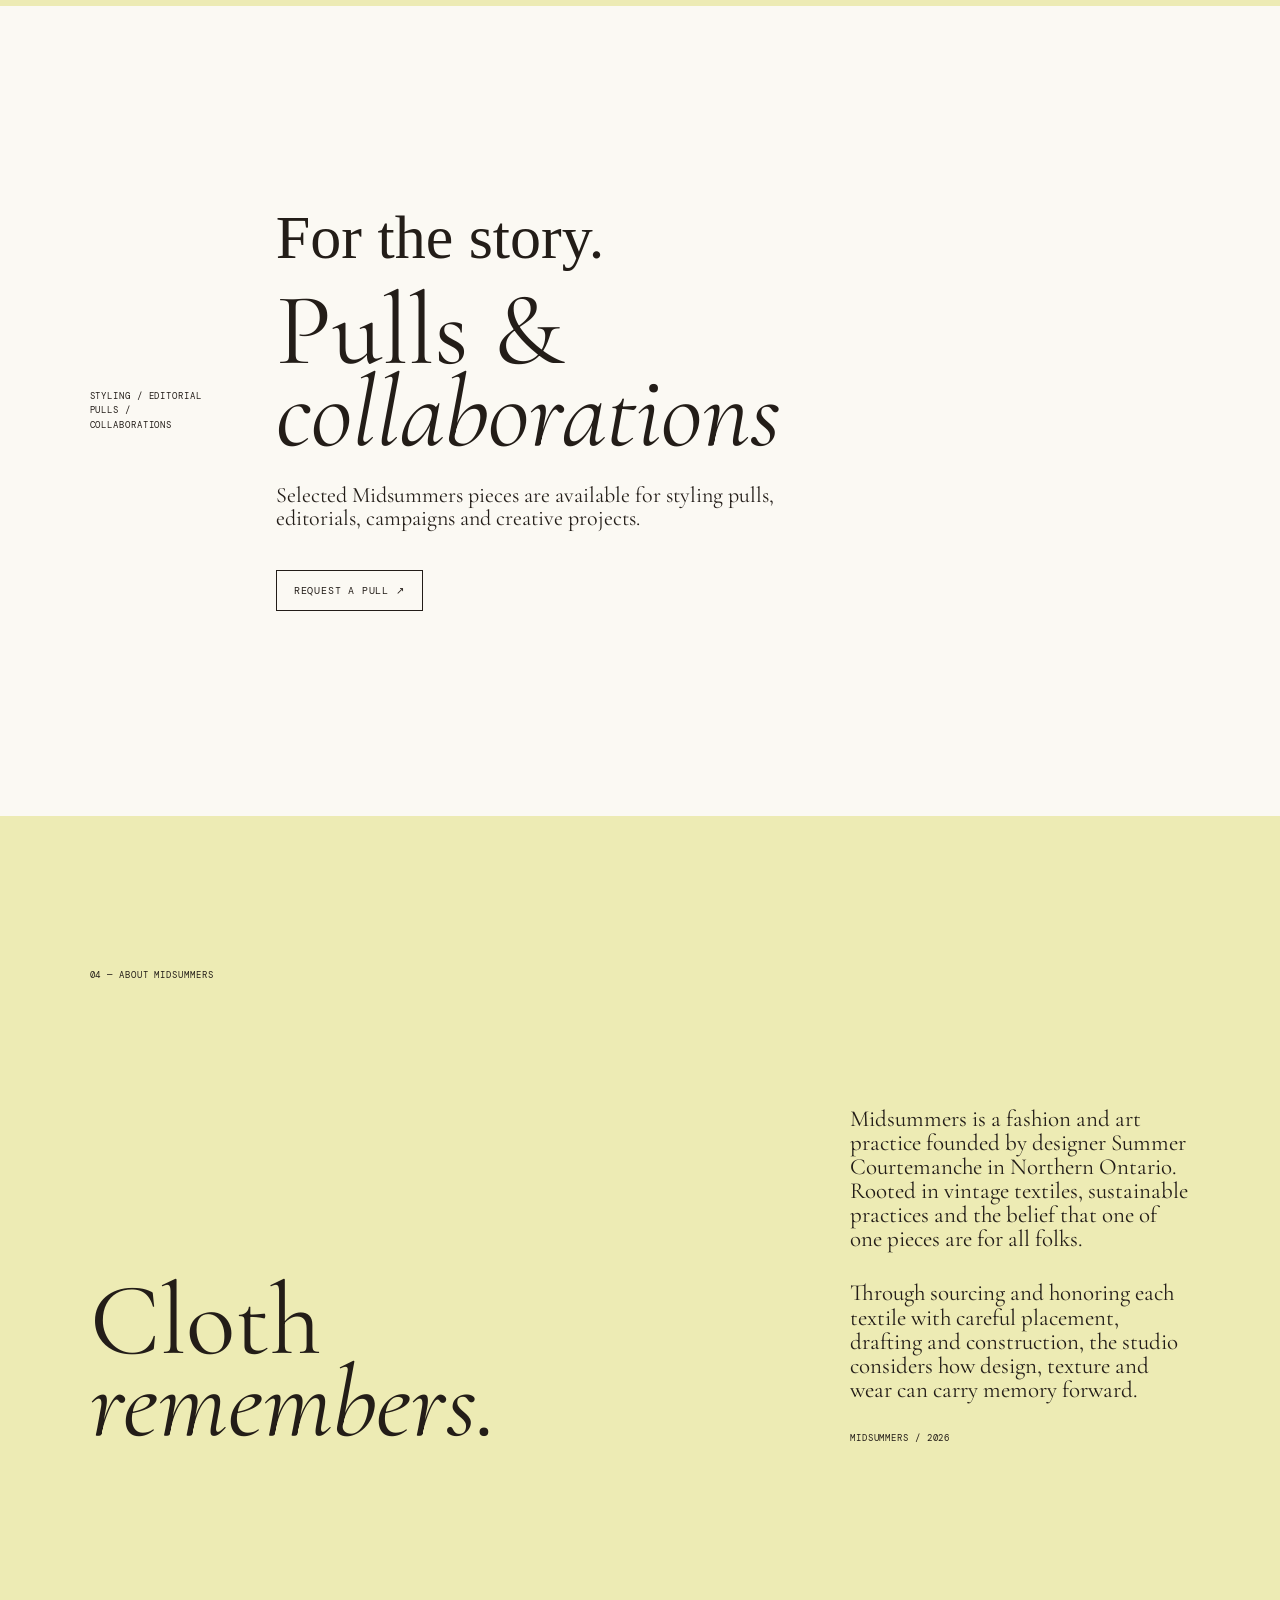
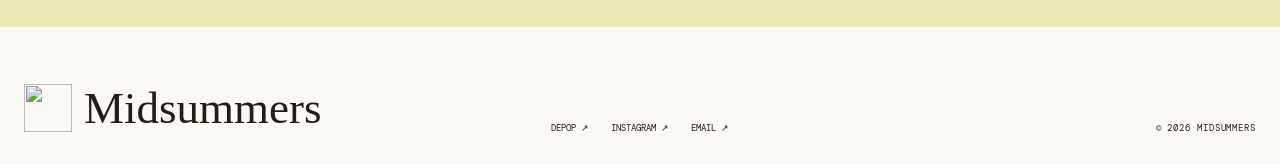
==== commit 94b81cbe: "Update index.html" ====
--- a/index.html
+++ b/index.html
@@ -43,12 +43,11 @@
         <div class="script-word">Midsummers</div>
         <p>FASHION / ART / TEXTILE</p>
       </div>
-
-      <div class="hero-image image-placeholder">
-        <span>HERO IMAGE</span>
-        <small>images/hero.jpg</small>
-        <img src="images/hero. jpg">
-      </div>
+<div class="hero-image image-placeholder">
+  <span>HERO IMAGE</span>
+  <small>images/hero.jpg</small>
+  <img src="images/hero.jpg" alt="Midsummers">
+</div> 
 
       <div class="hero-caption">
         History,<br>translated into wearable art.
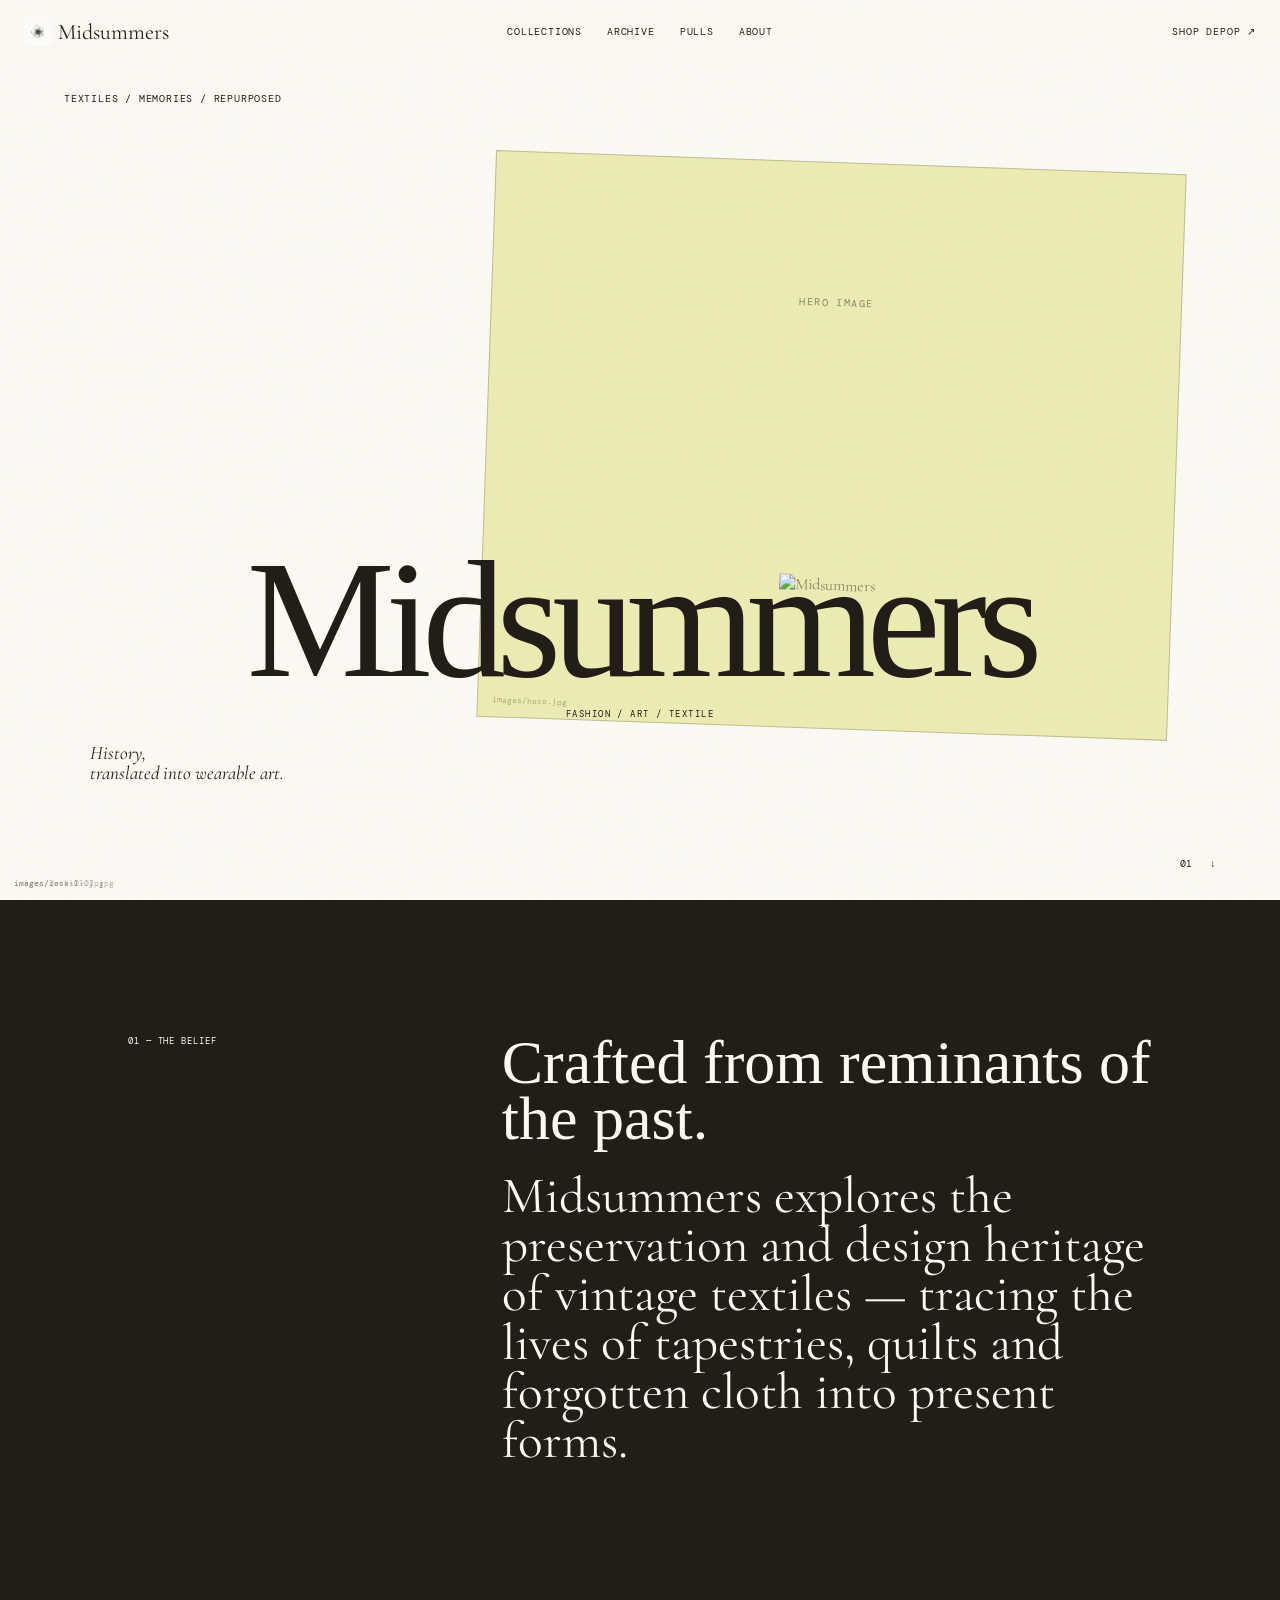
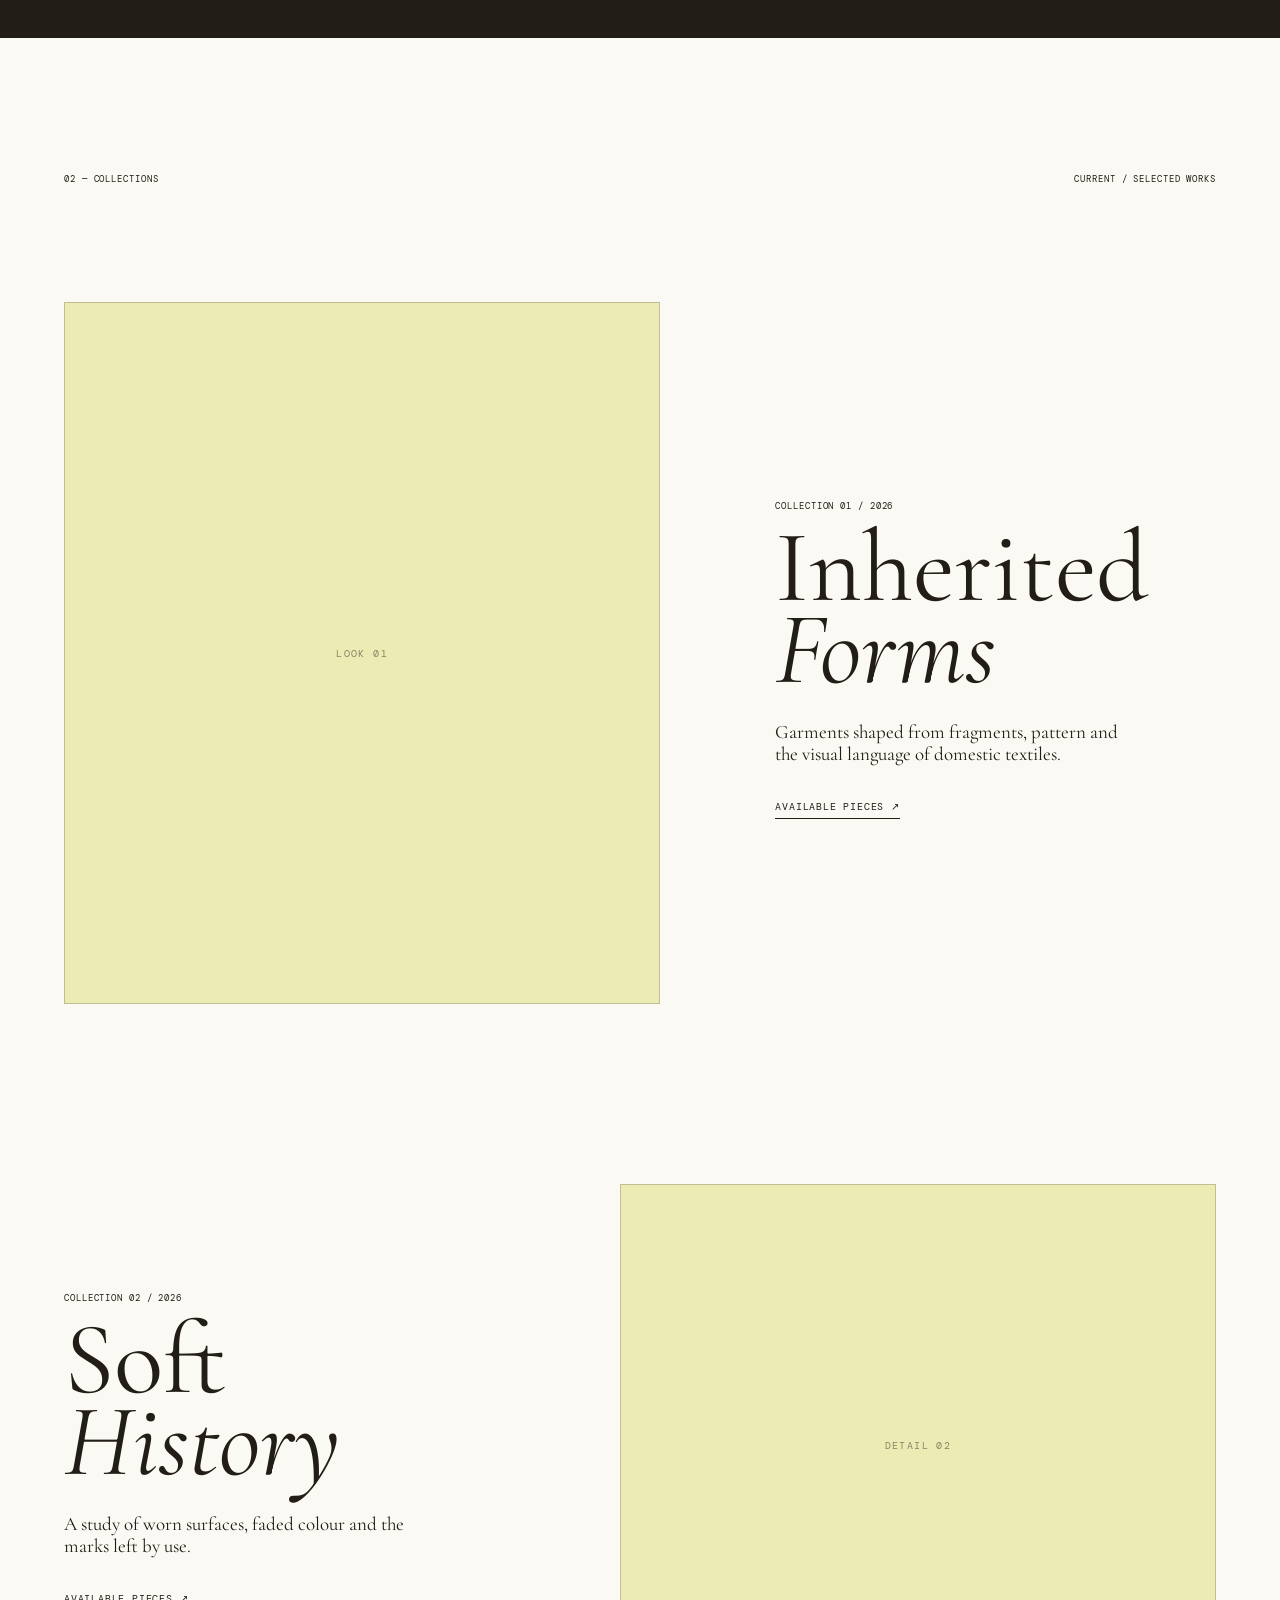
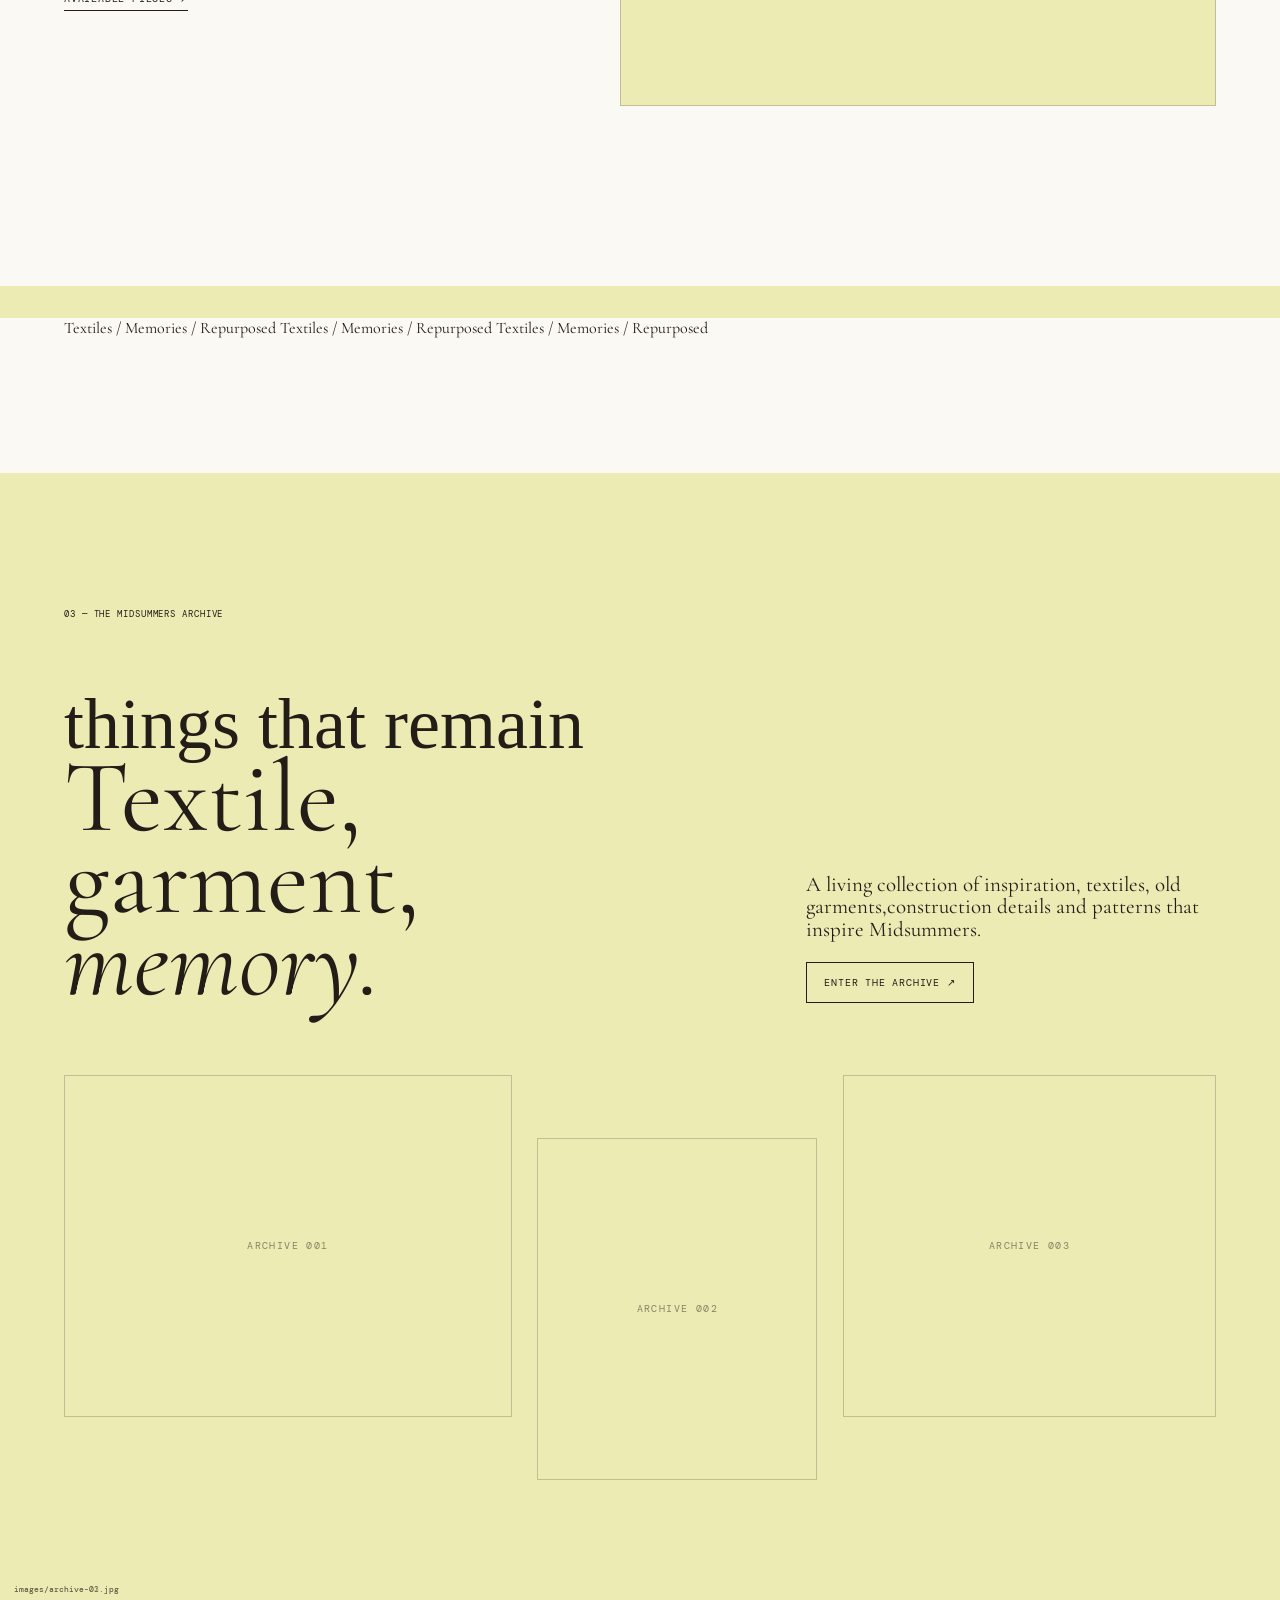
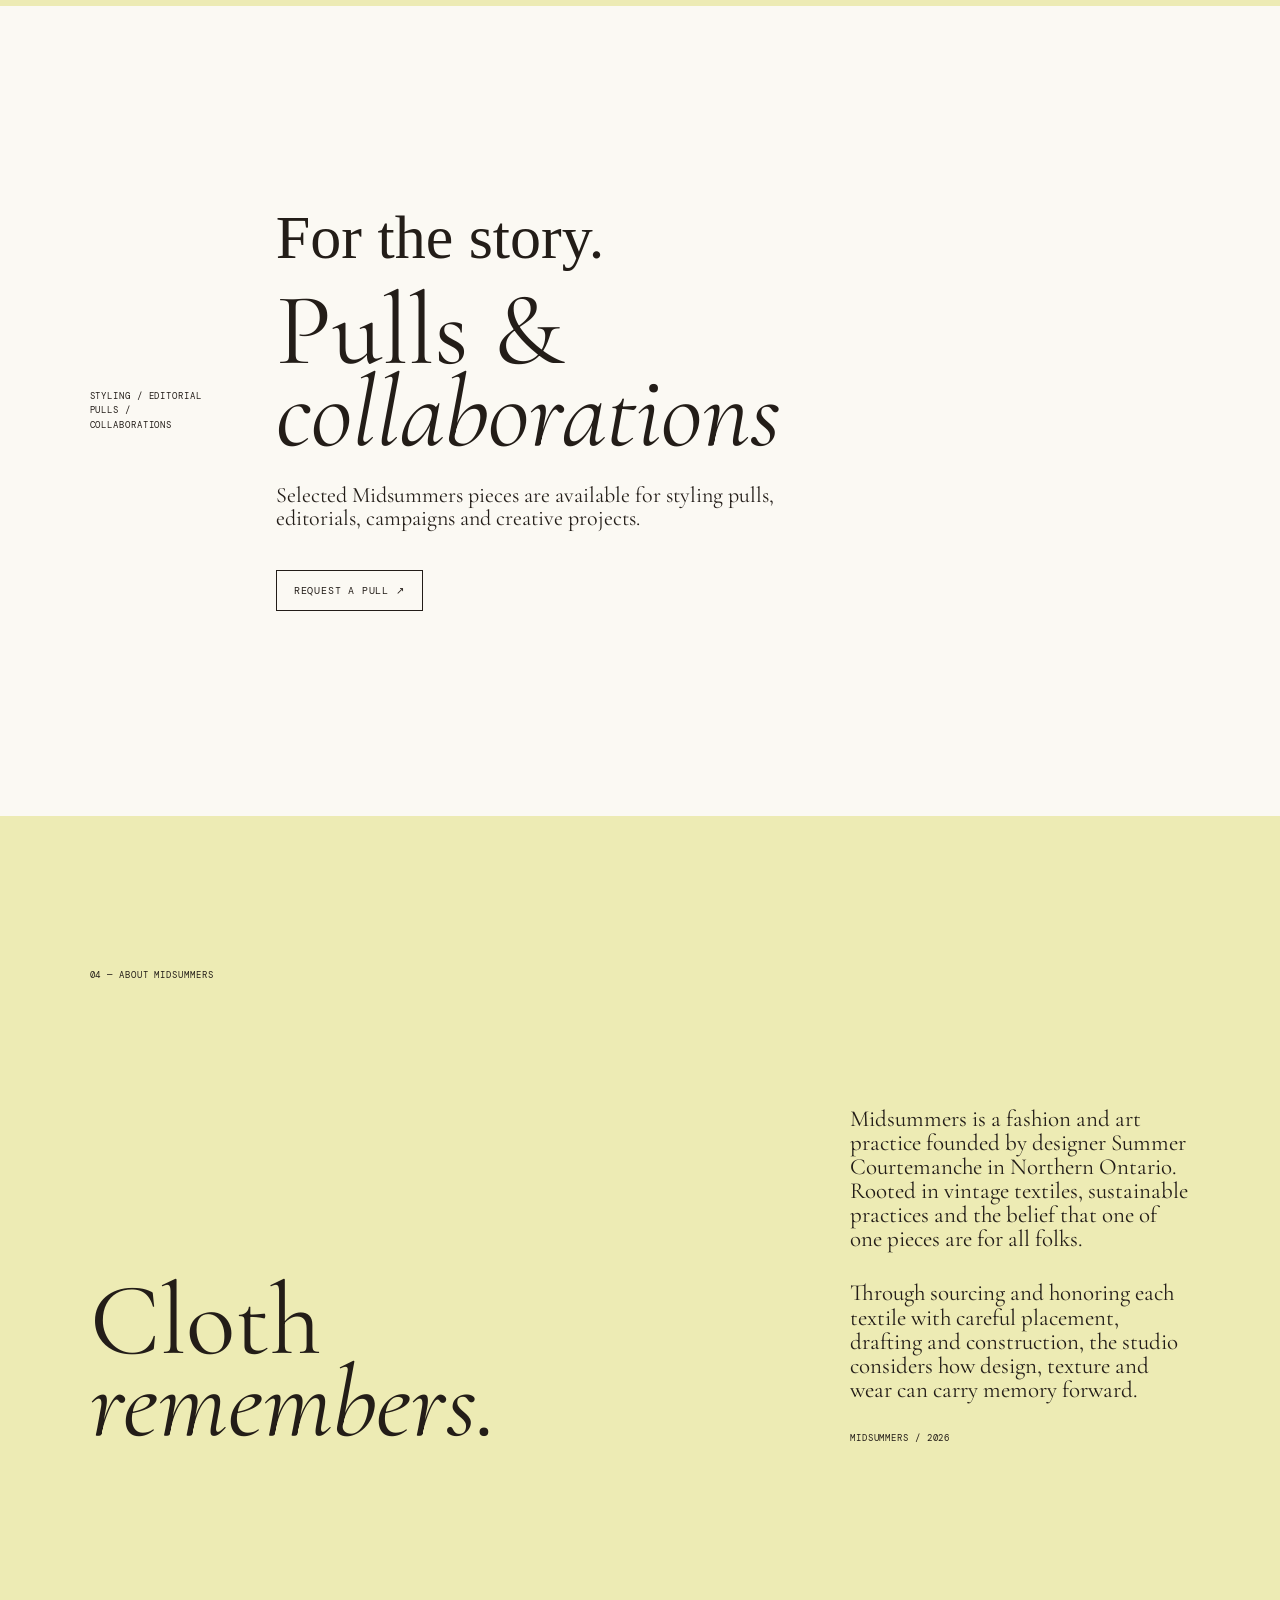
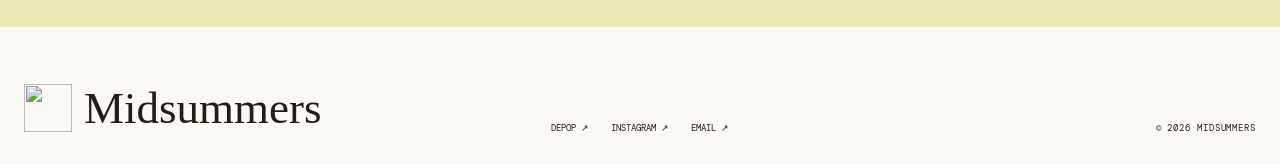
==== commit 9a60f4b5: "Update index.html" ====
--- a/index.html
+++ b/index.html
@@ -17,7 +17,7 @@
 
   <header class="nav">
     <a class="mini-mark" href="#top" aria-label="Midsummers home">
-      <img src="images/flower-emblem.png" alt="">
+      <img src="flower-emblem.png" alt="">
       <span>Midsummers</span>
     </a>
 
@@ -36,7 +36,7 @@
       <div class="hero-meta">Textiles / Memories / Repurposed</div>
 
       <div class="hero-flower" aria-hidden="true">
-        <img src="images/flower-emblem.png" alt="">
+        <img src="flower-emblem.png" alt="">
       </div>
 
       <div class="hero-logo">
@@ -46,7 +46,7 @@
 <div class="hero-image image-placeholder">
   <span>HERO IMAGE</span>
   <small>images/hero.jpg</small>
-  <img src="images/hero.jpg" alt="Midsummers">
+  <img src="hero.jpg" alt="Midsummers">
 </div> 
 
       <div class="hero-caption">
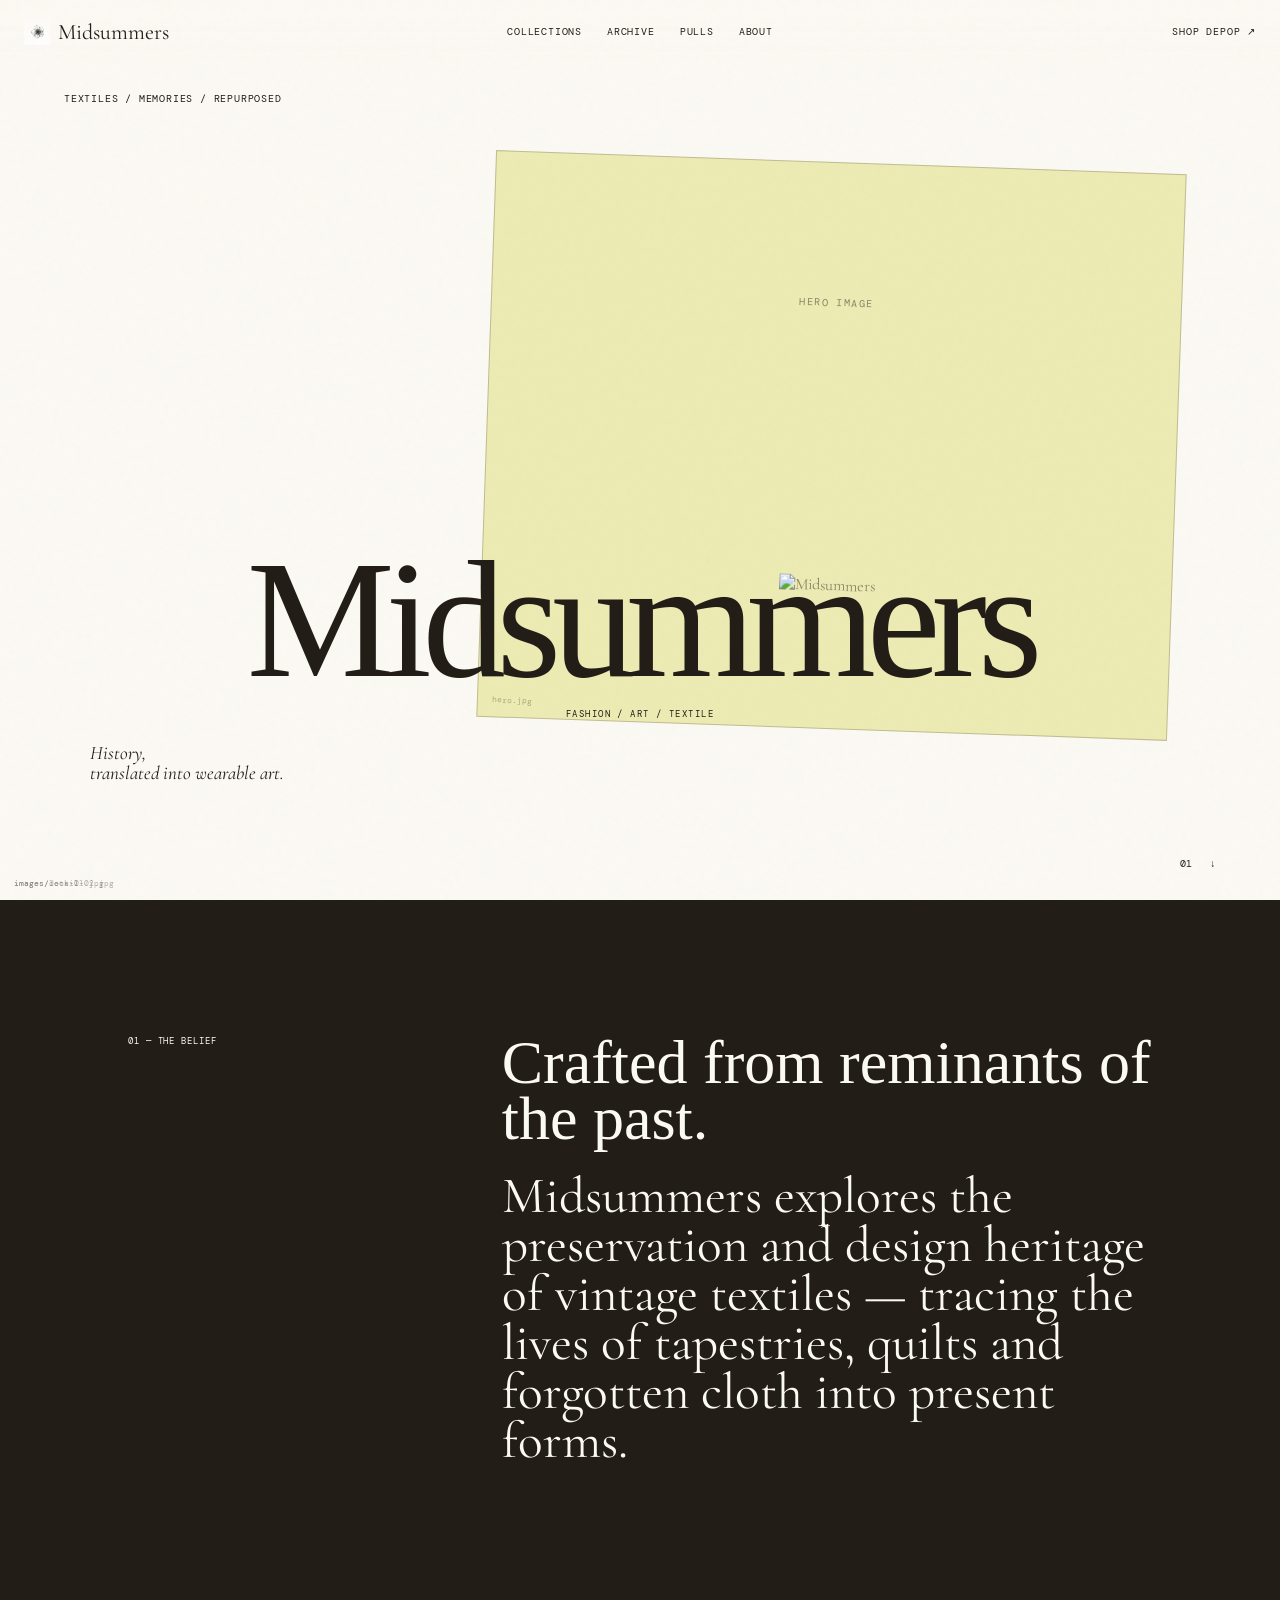
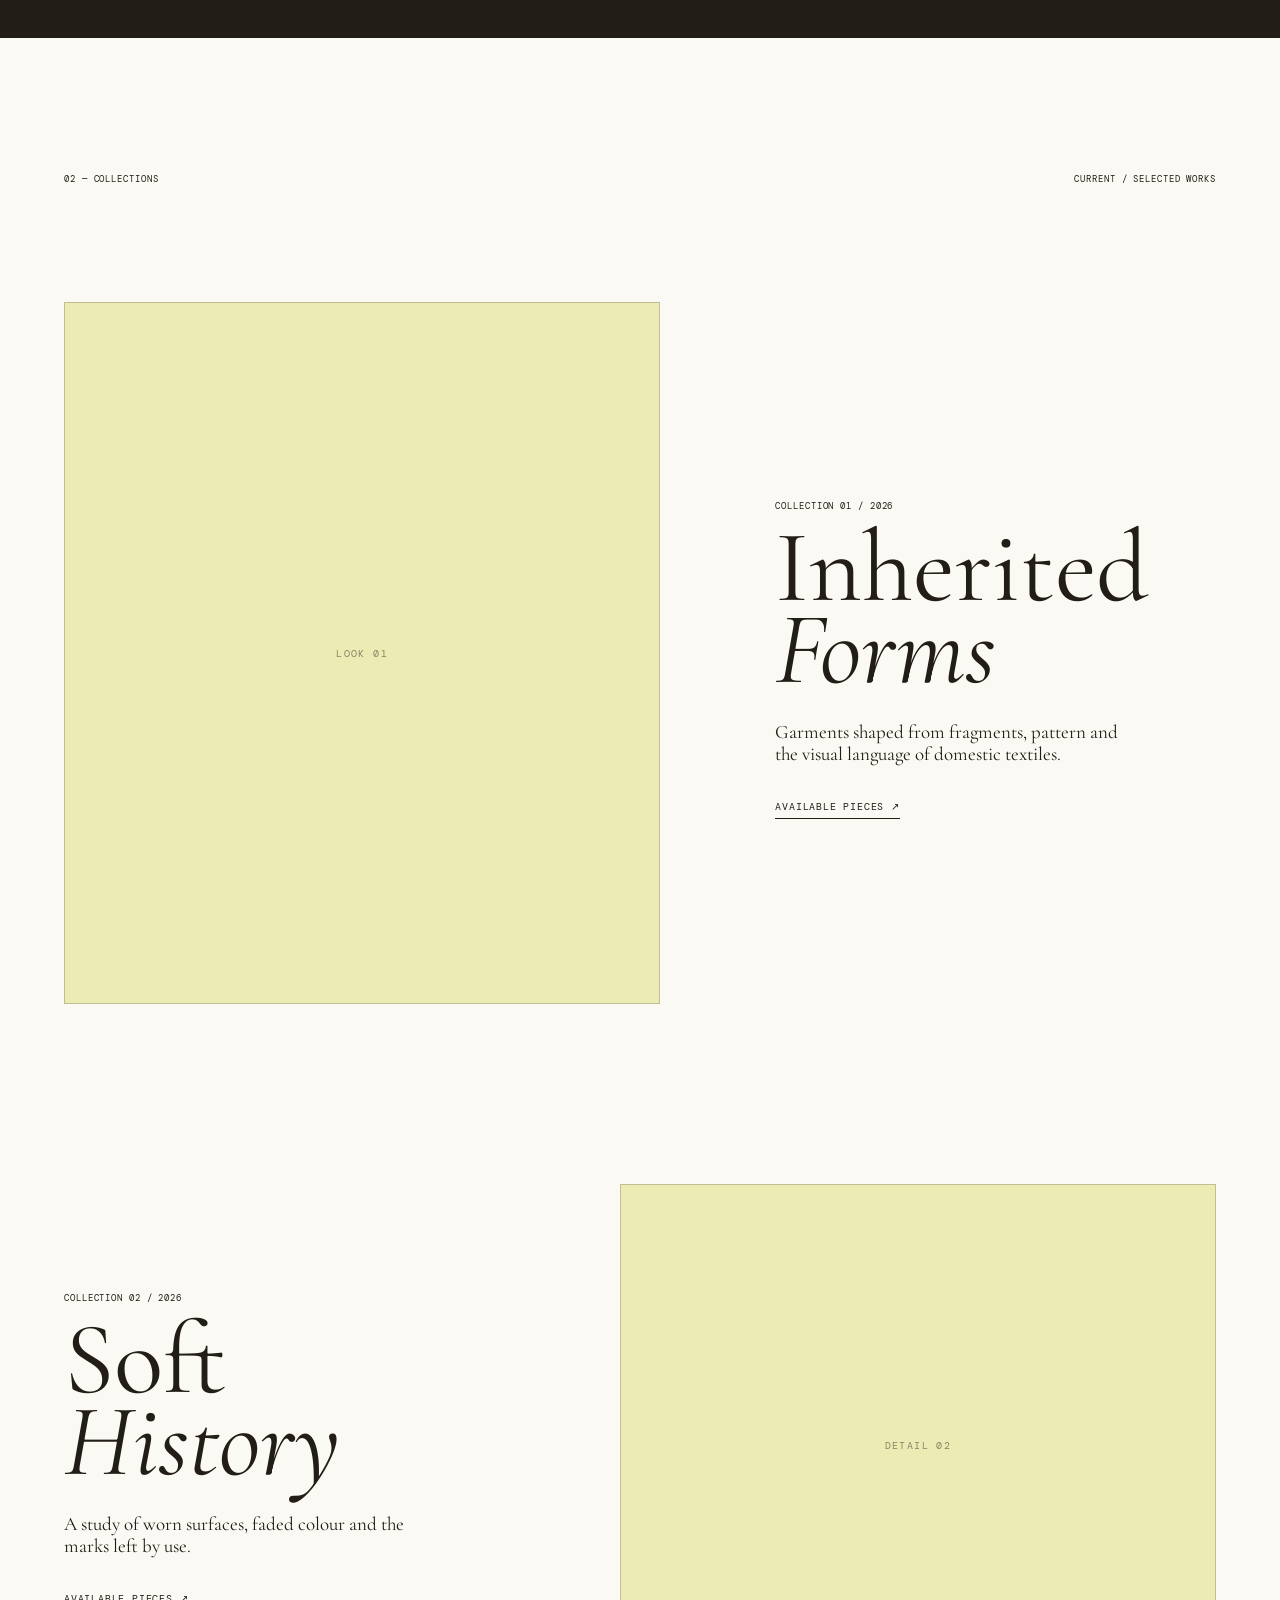
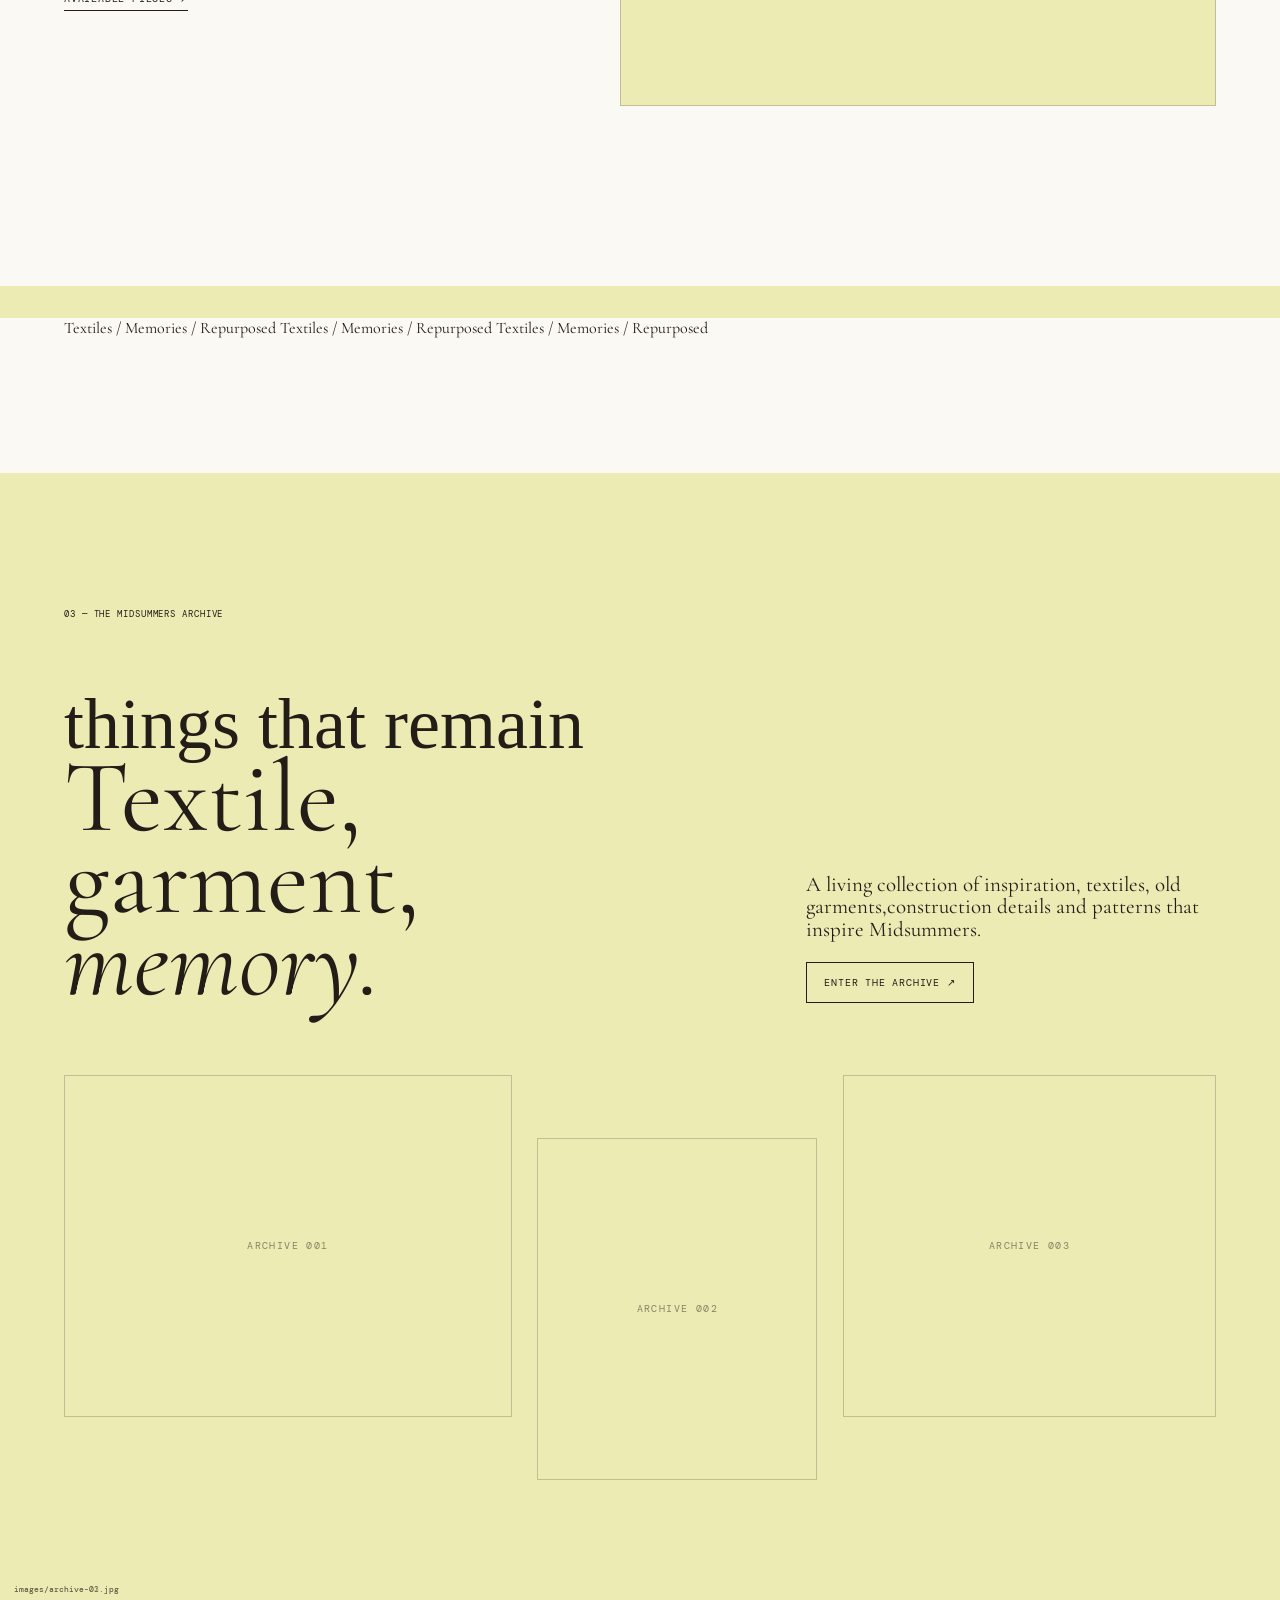
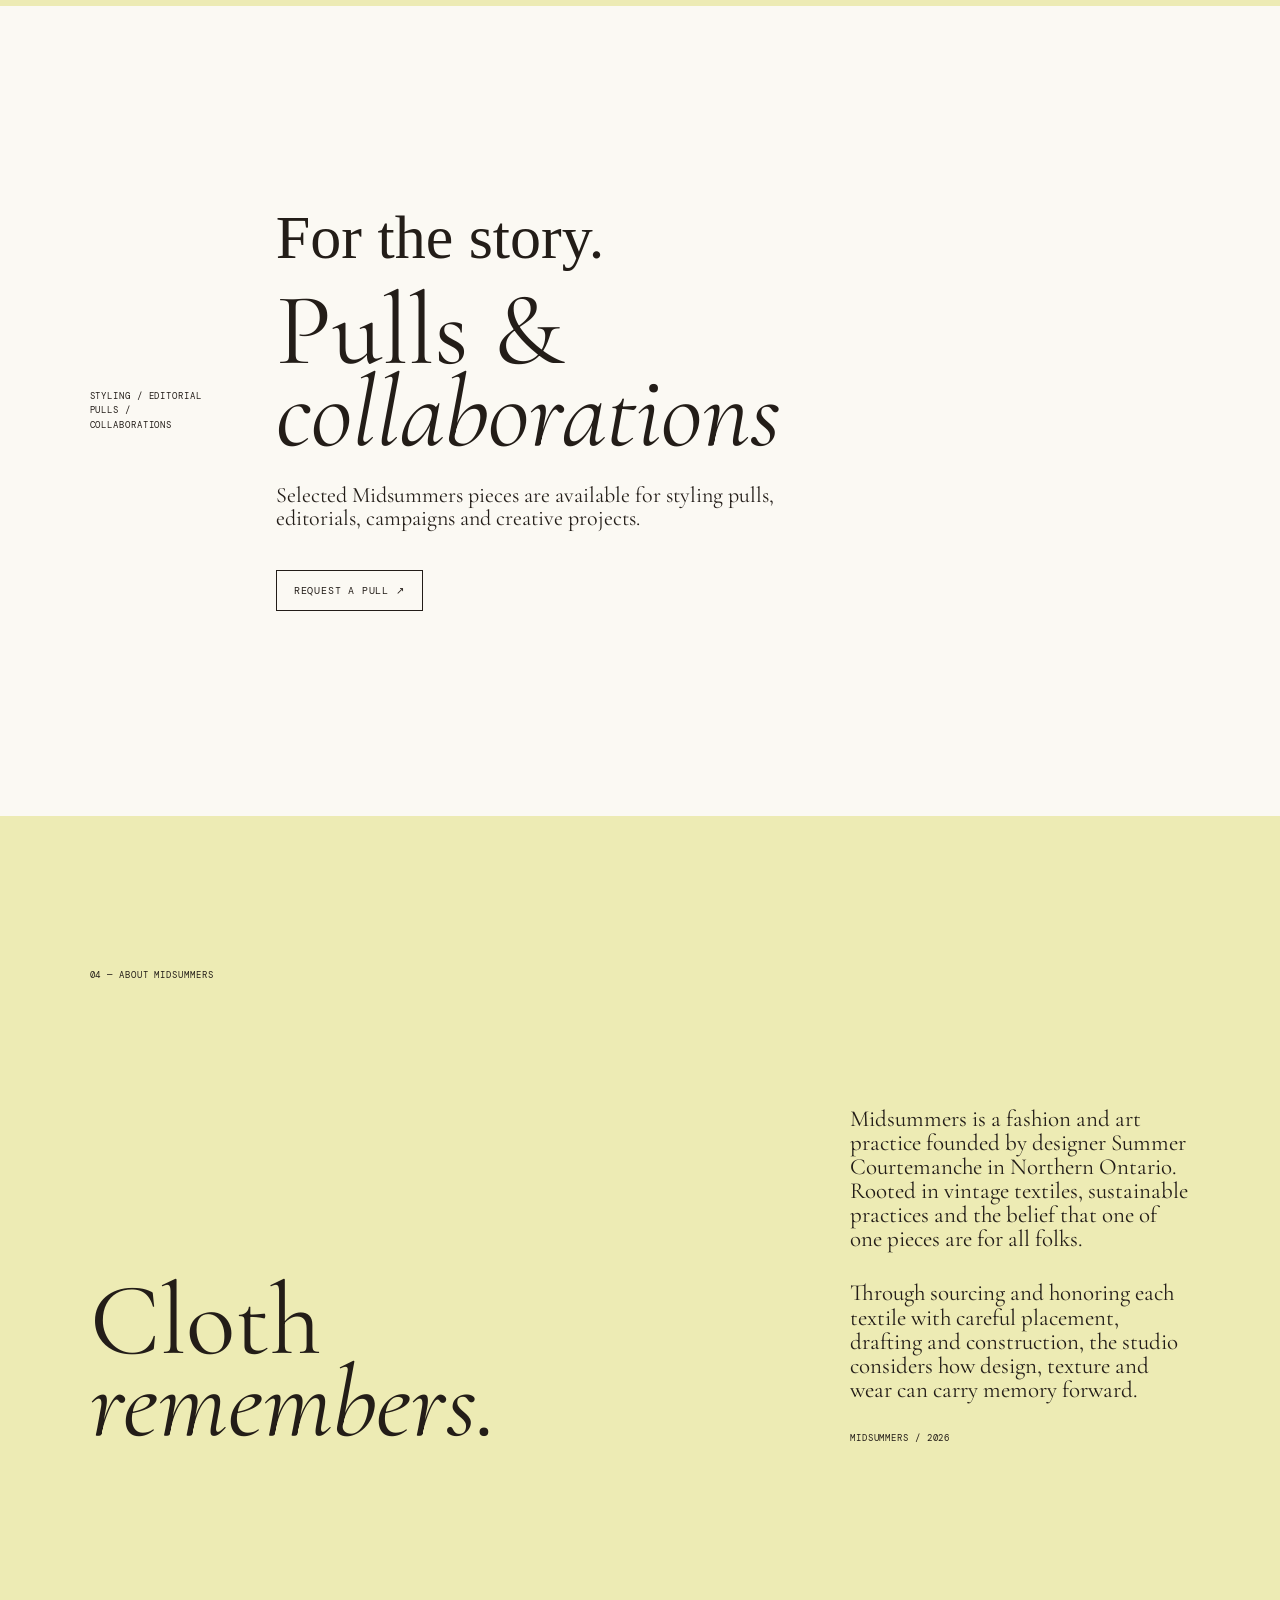
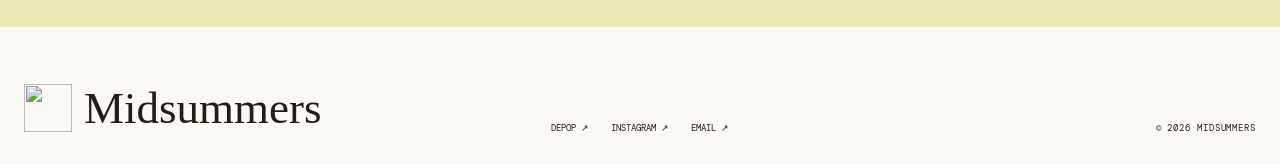
==== commit 8d9f1326: "Update index.html" ====
--- a/index.html
+++ b/index.html
@@ -45,7 +45,7 @@
       </div>
 <div class="hero-image image-placeholder">
   <span>HERO IMAGE</span>
-  <small>images/hero.jpg</small>
+  <small>hero.jpg</small>
   <img src="hero.jpg" alt="Midsummers">
 </div> 
 
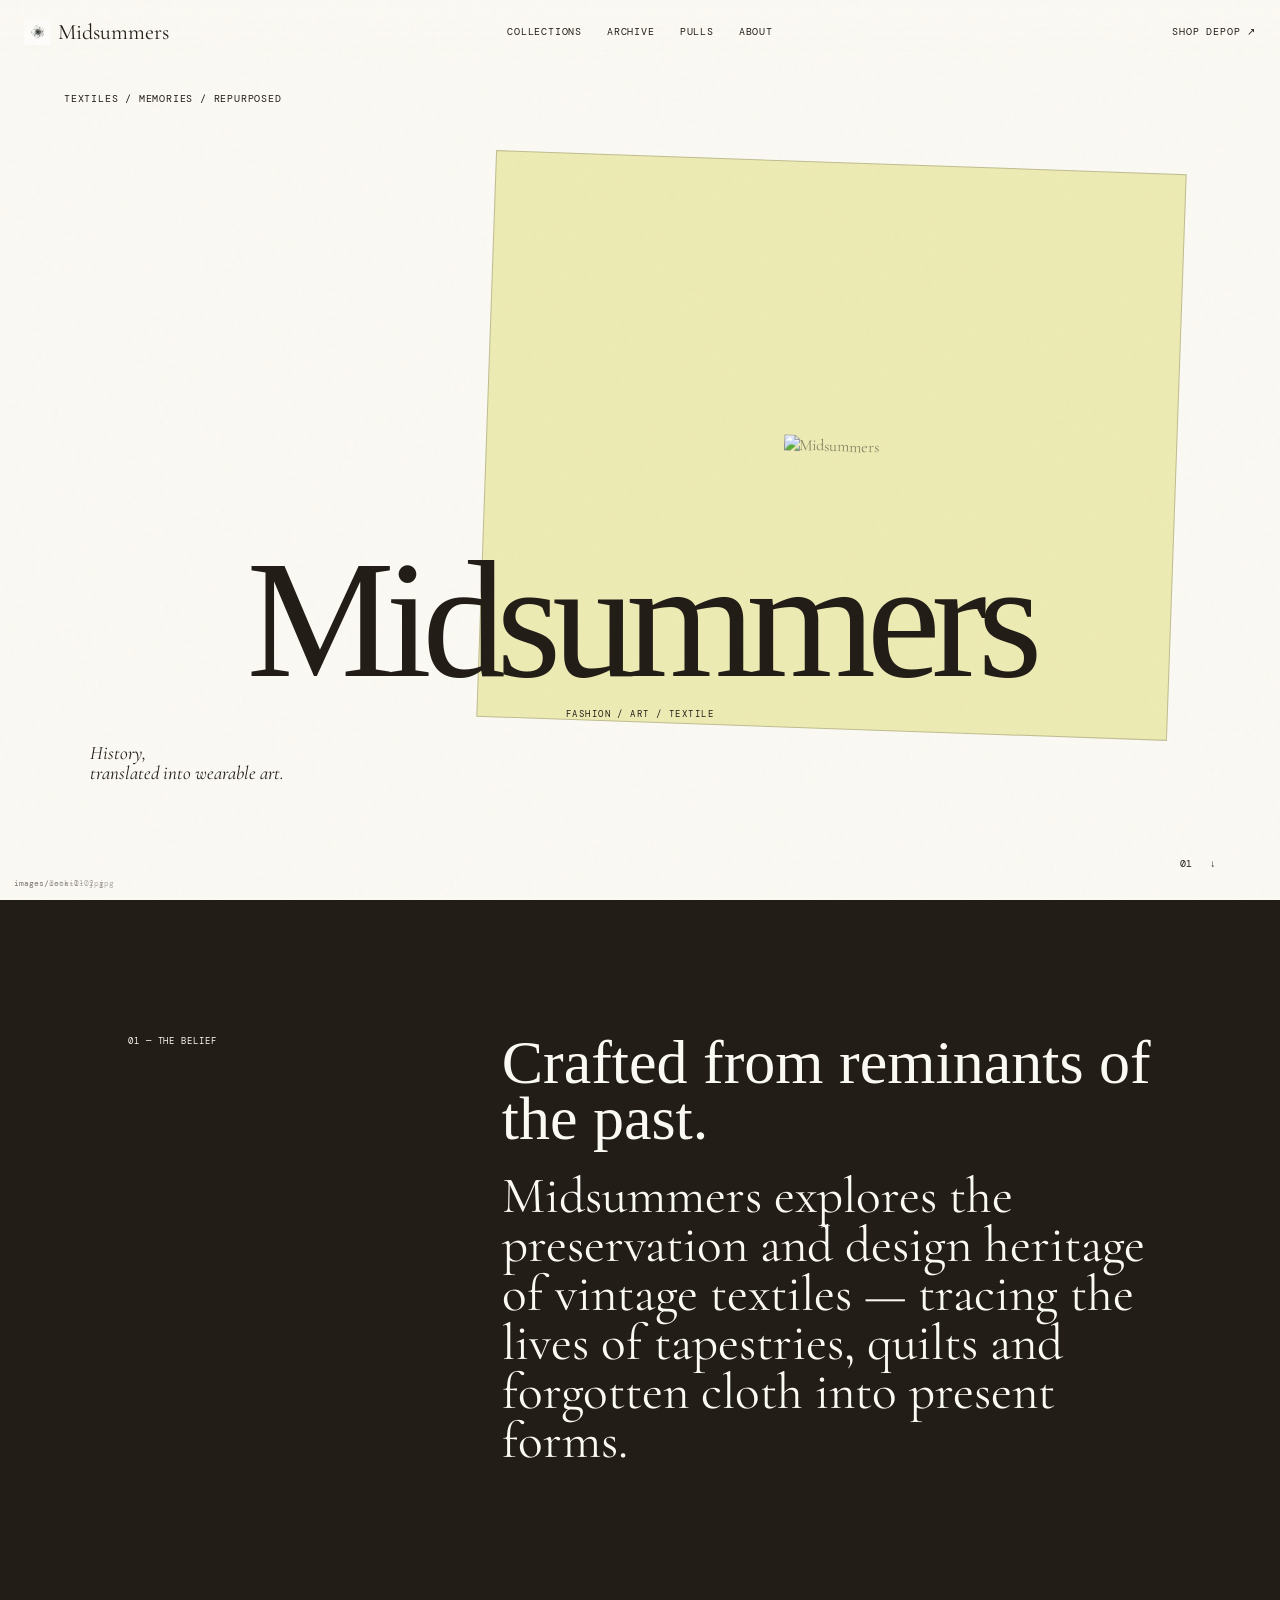
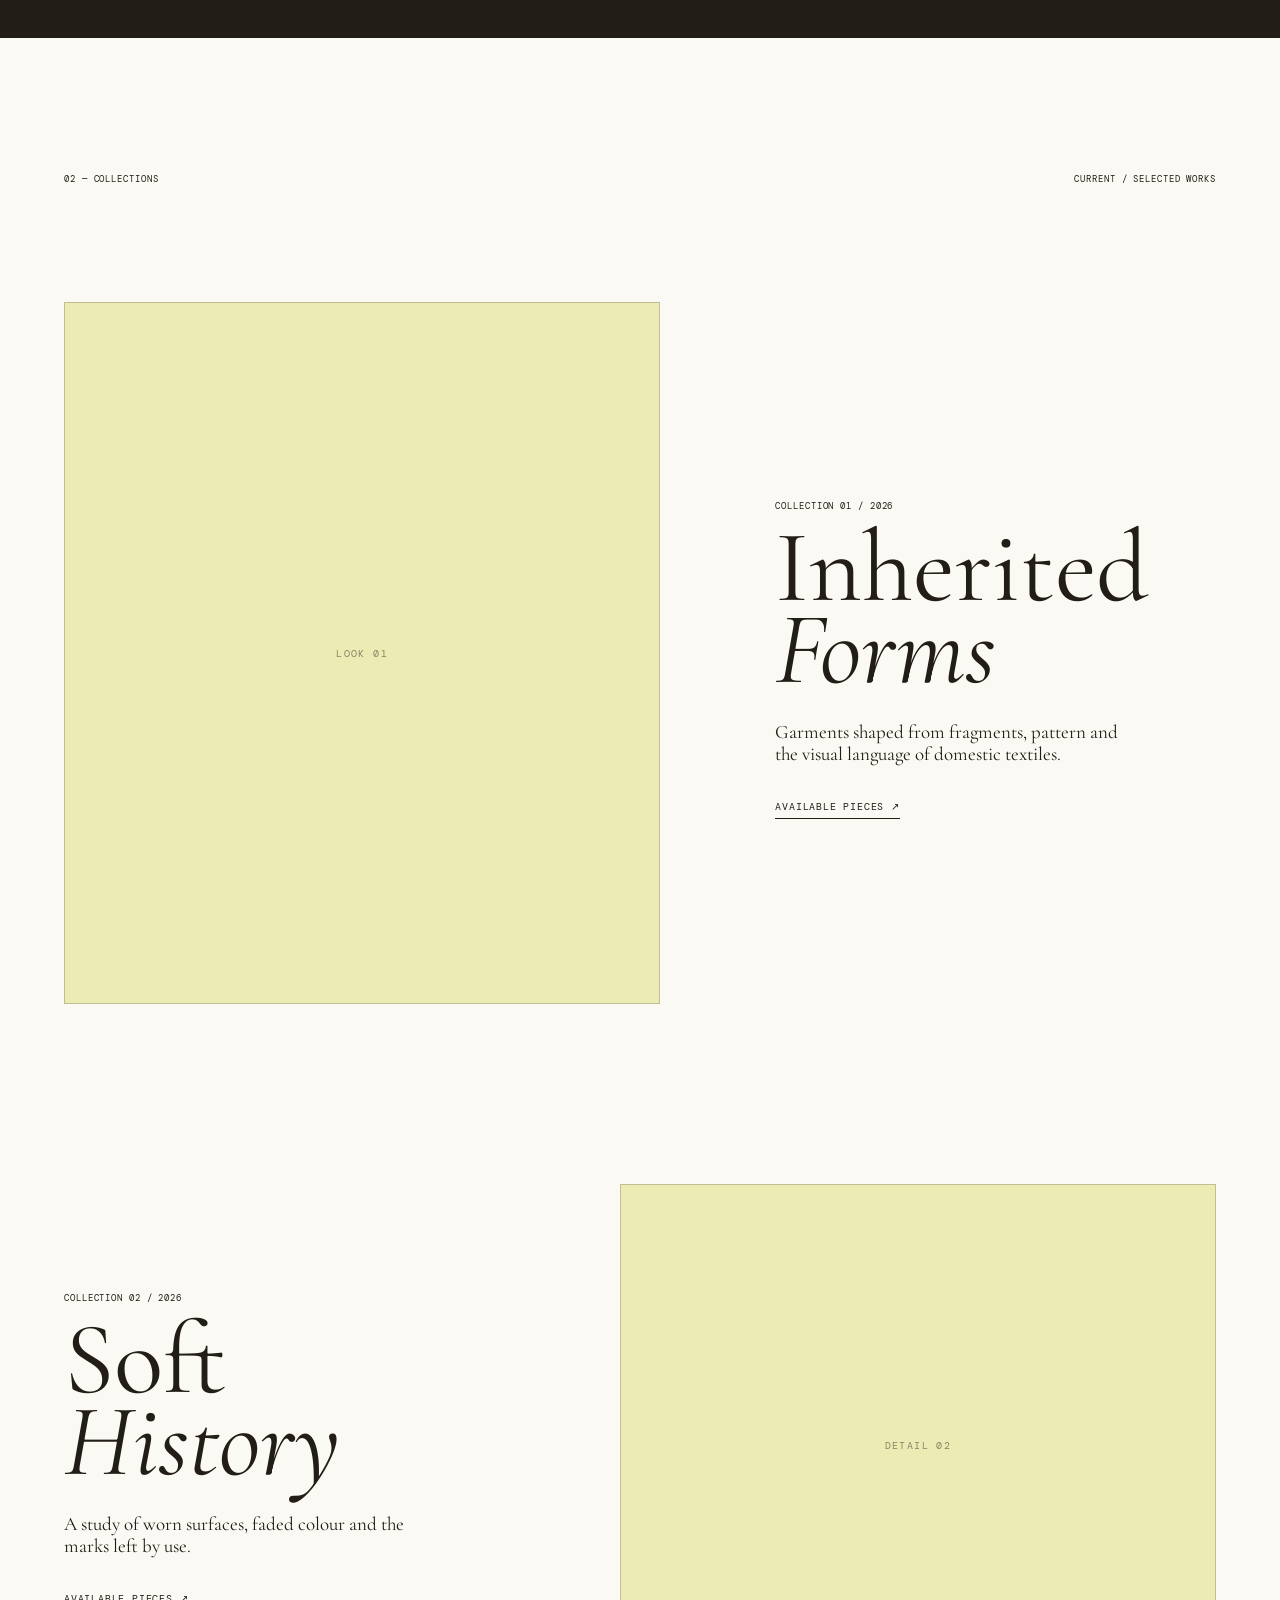
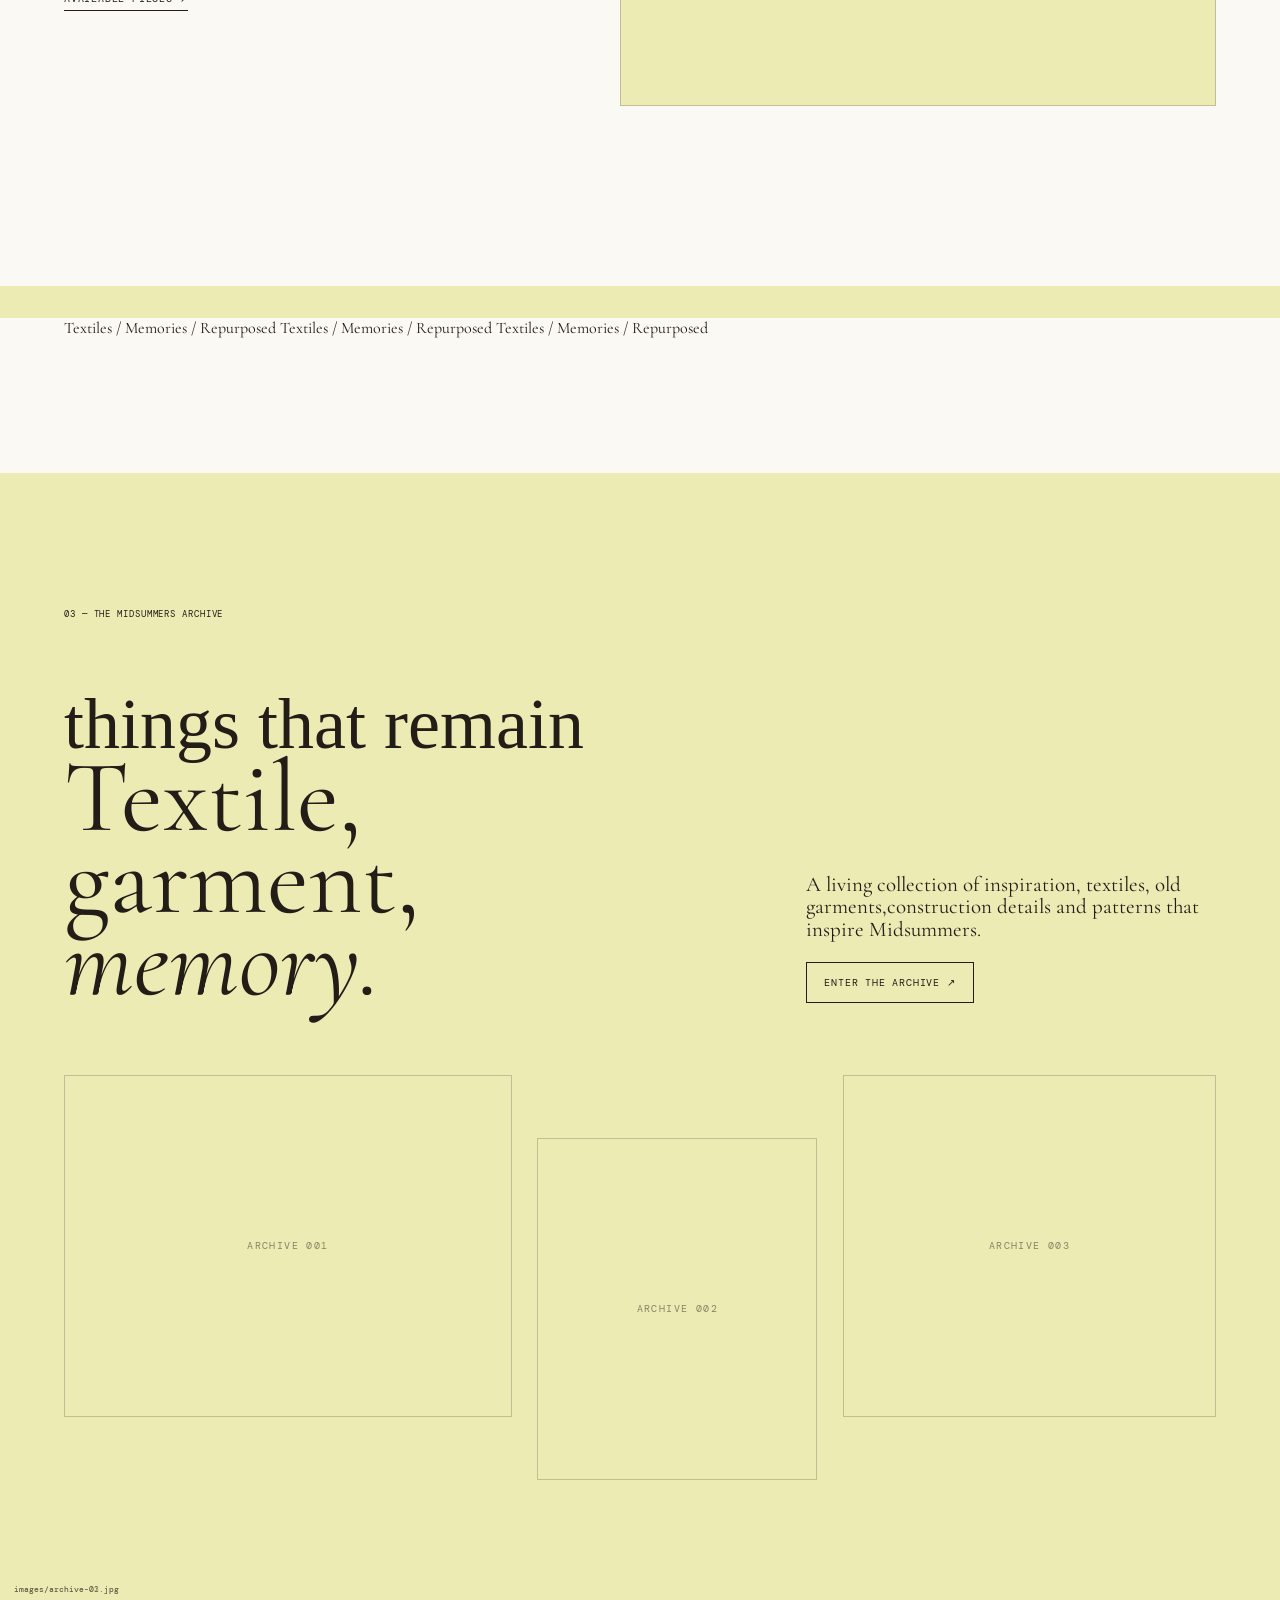
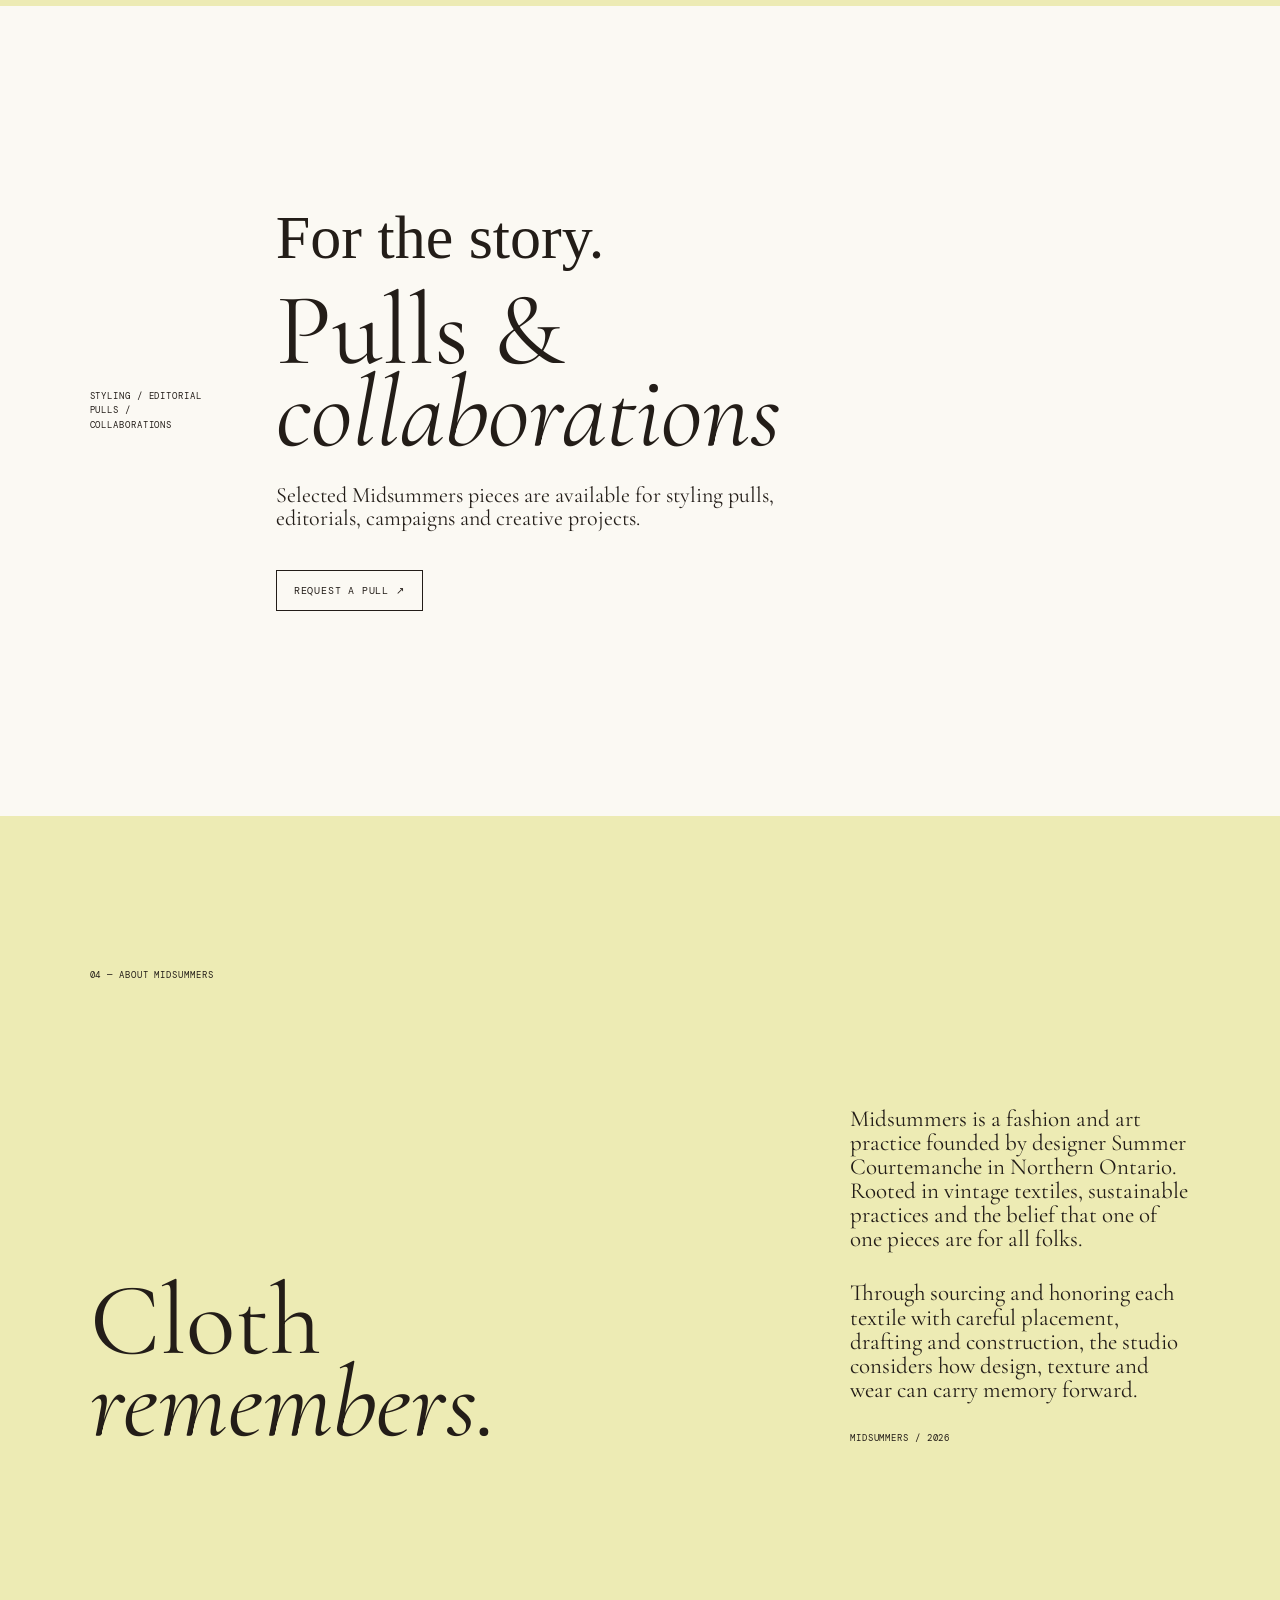
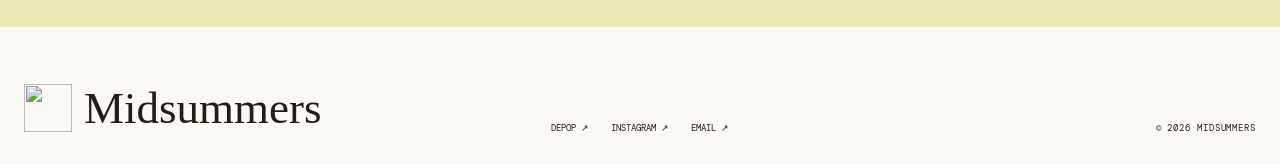
==== commit 3bb07d7a: "Update index.html" ====
--- a/index.html
+++ b/index.html
@@ -44,8 +44,6 @@
         <p>FASHION / ART / TEXTILE</p>
       </div>
 <div class="hero-image image-placeholder">
-  <span>HERO IMAGE</span>
-  <small>hero.jpg</small>
   <img src="hero.jpg" alt="Midsummers">
 </div> 
 
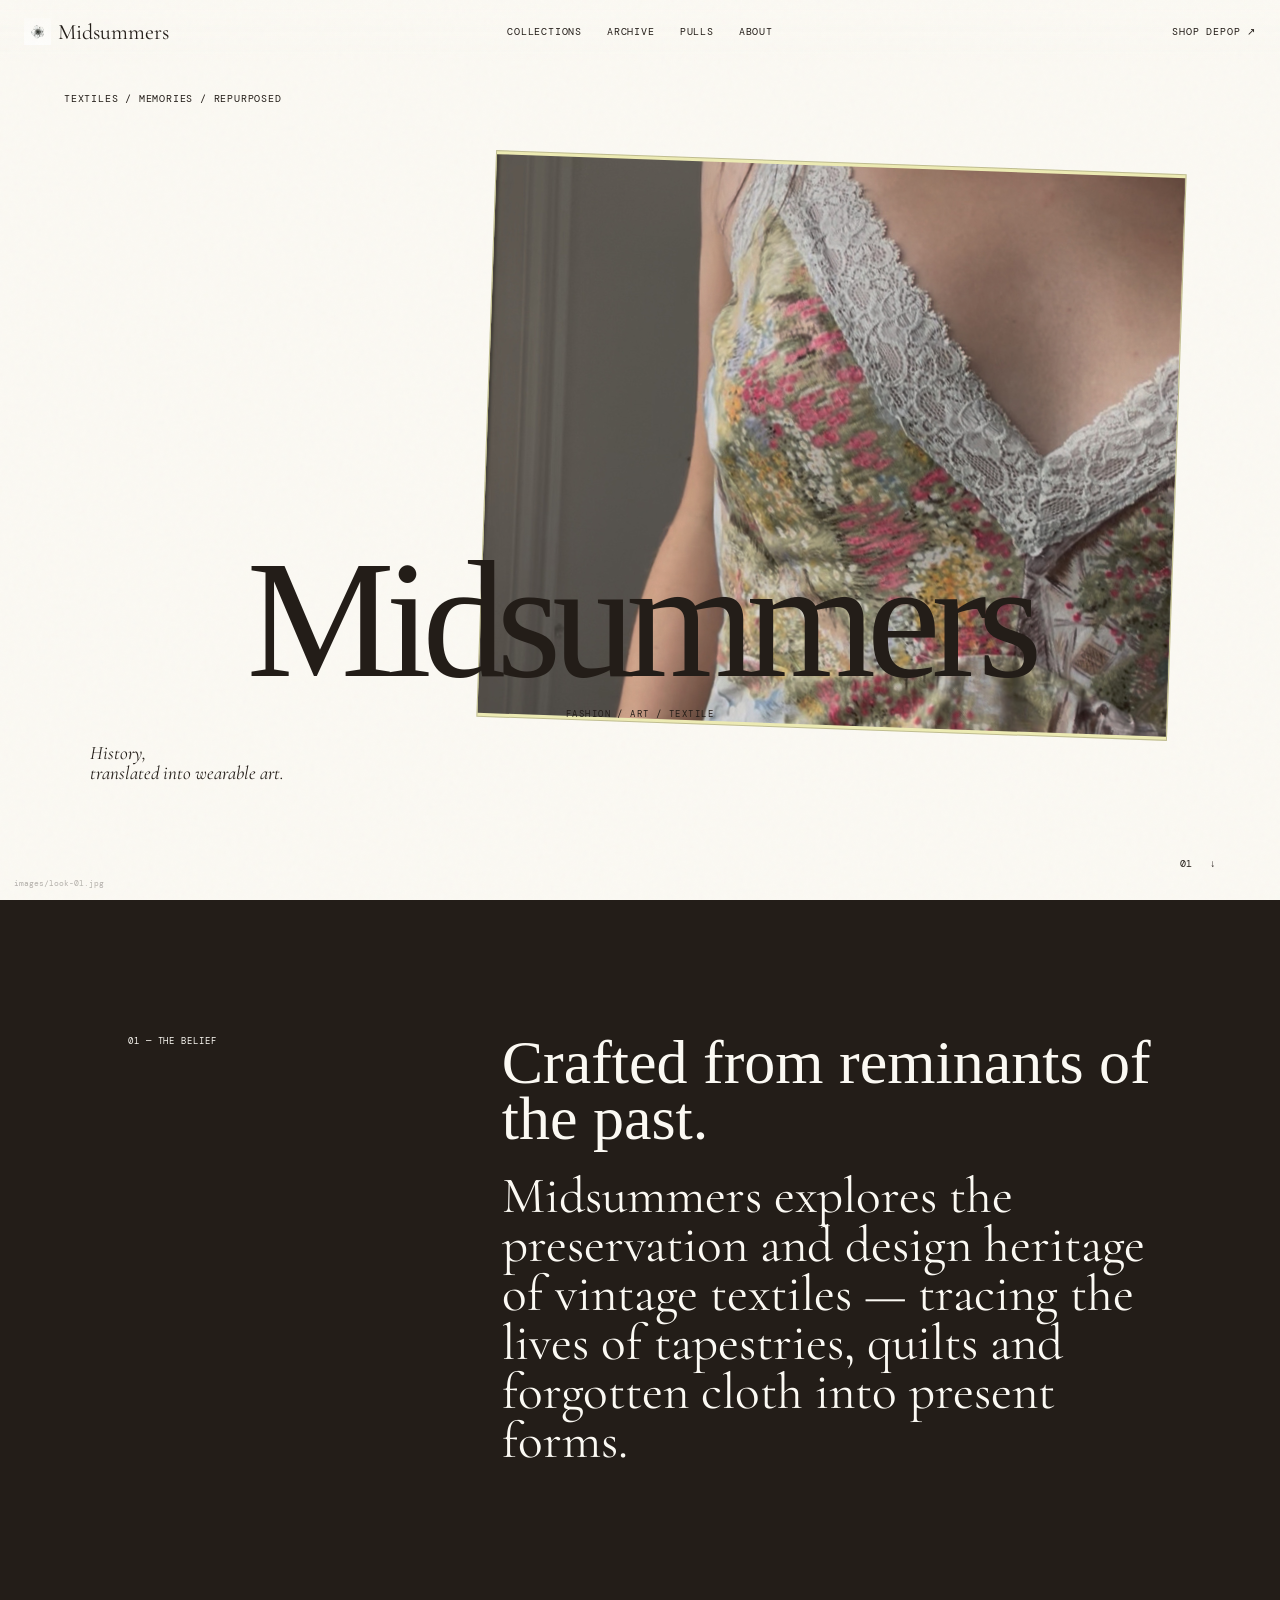
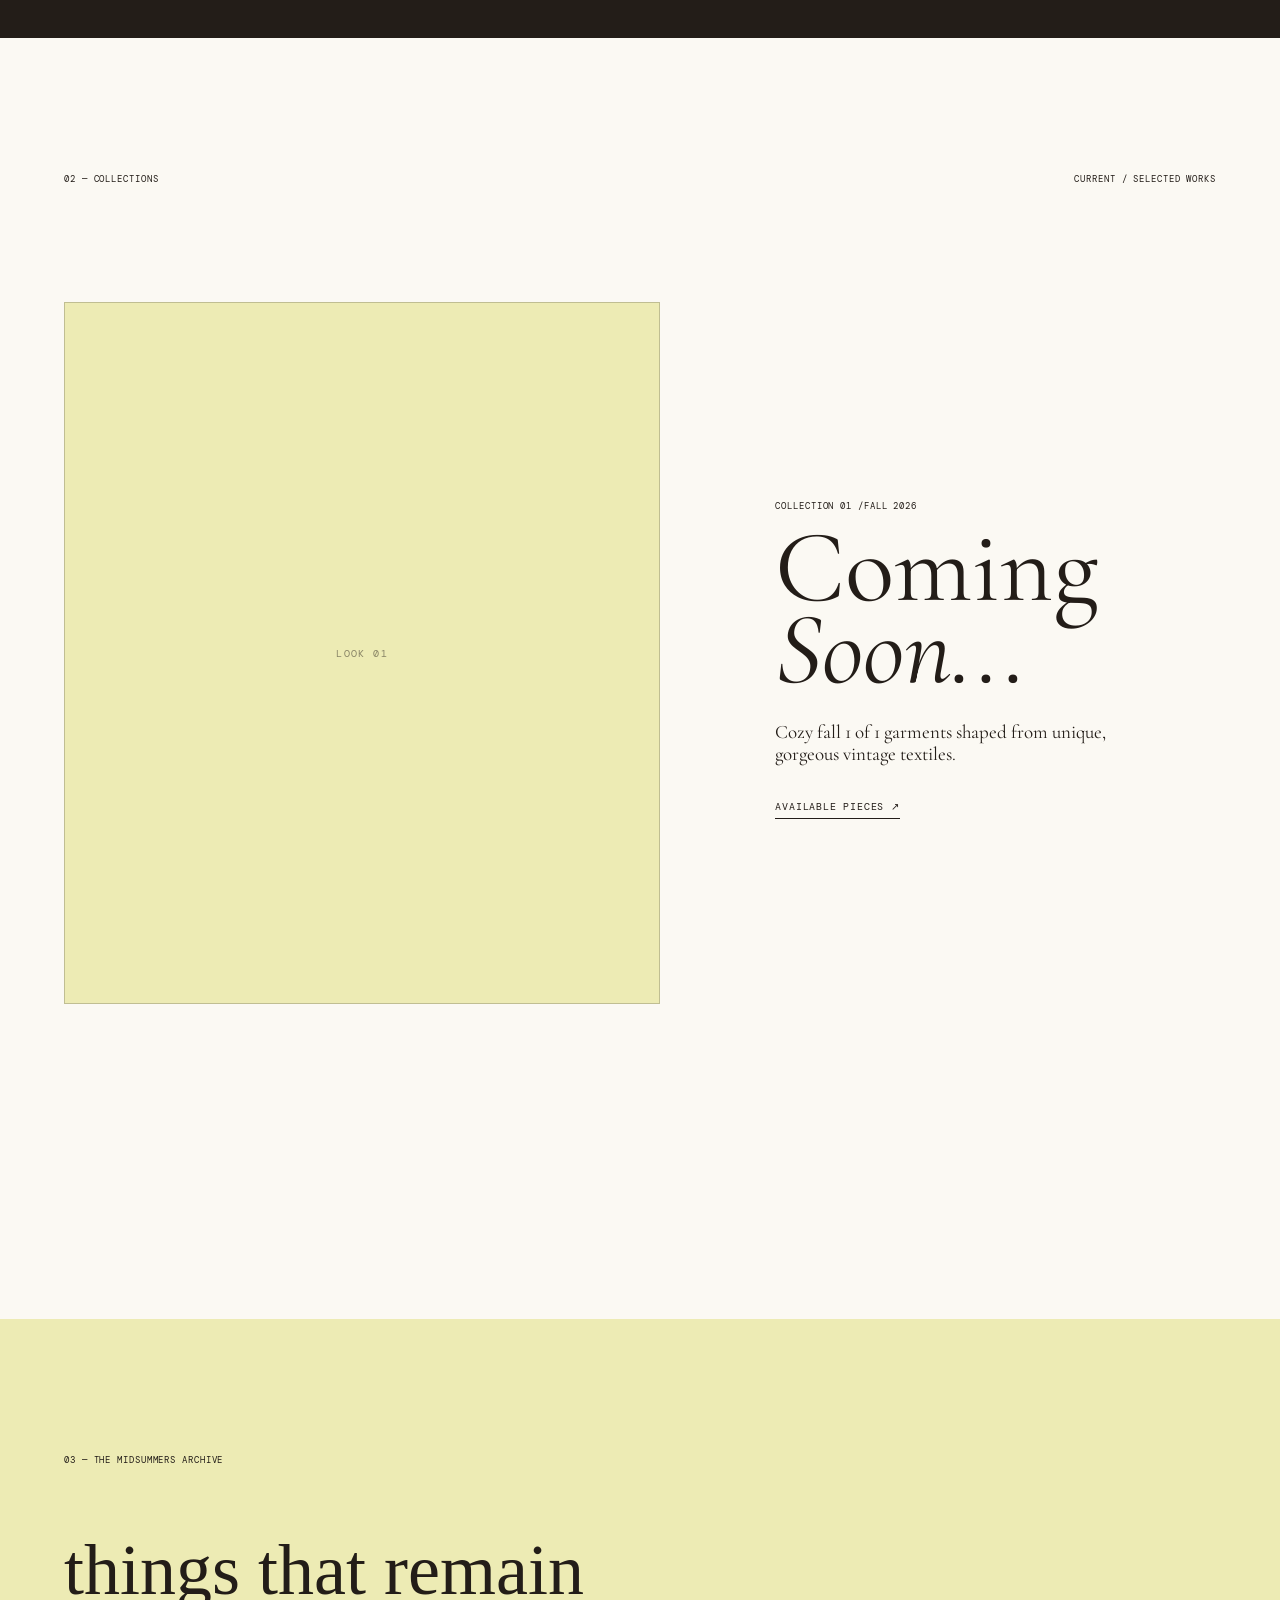
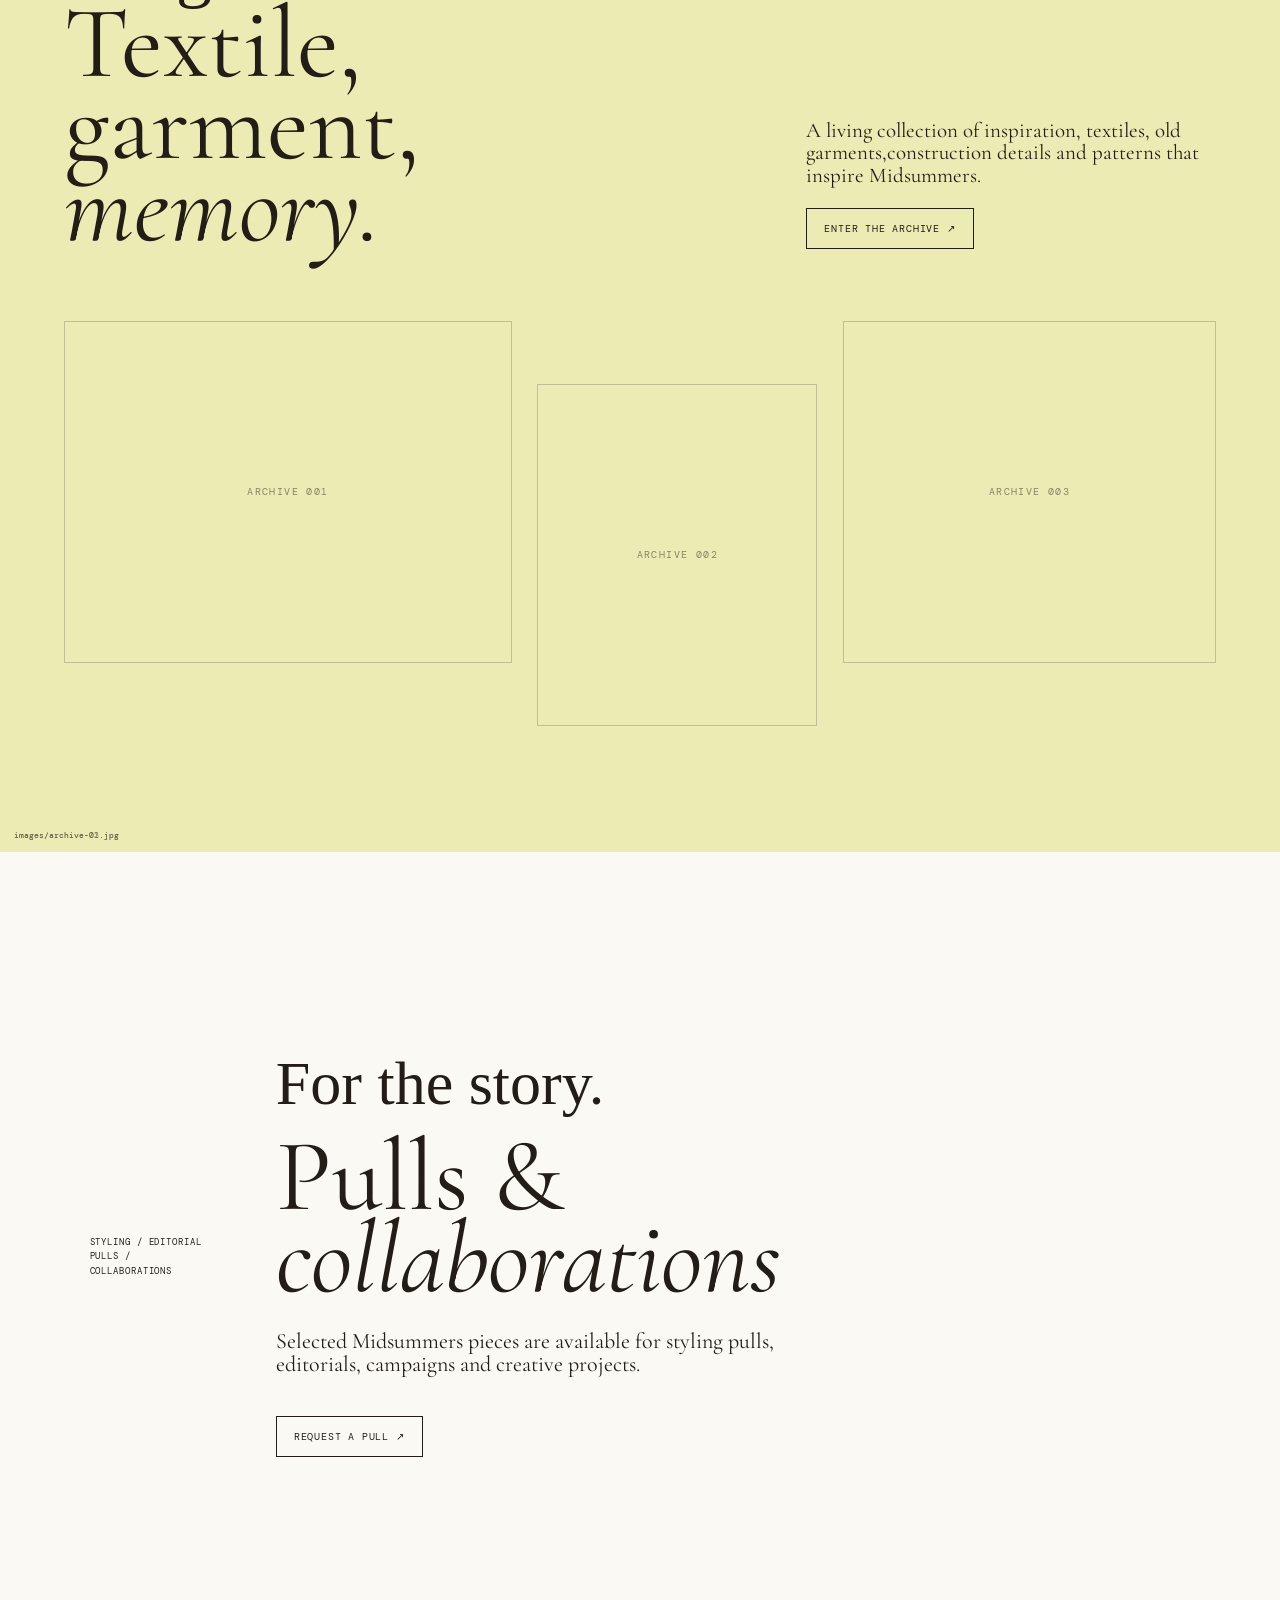
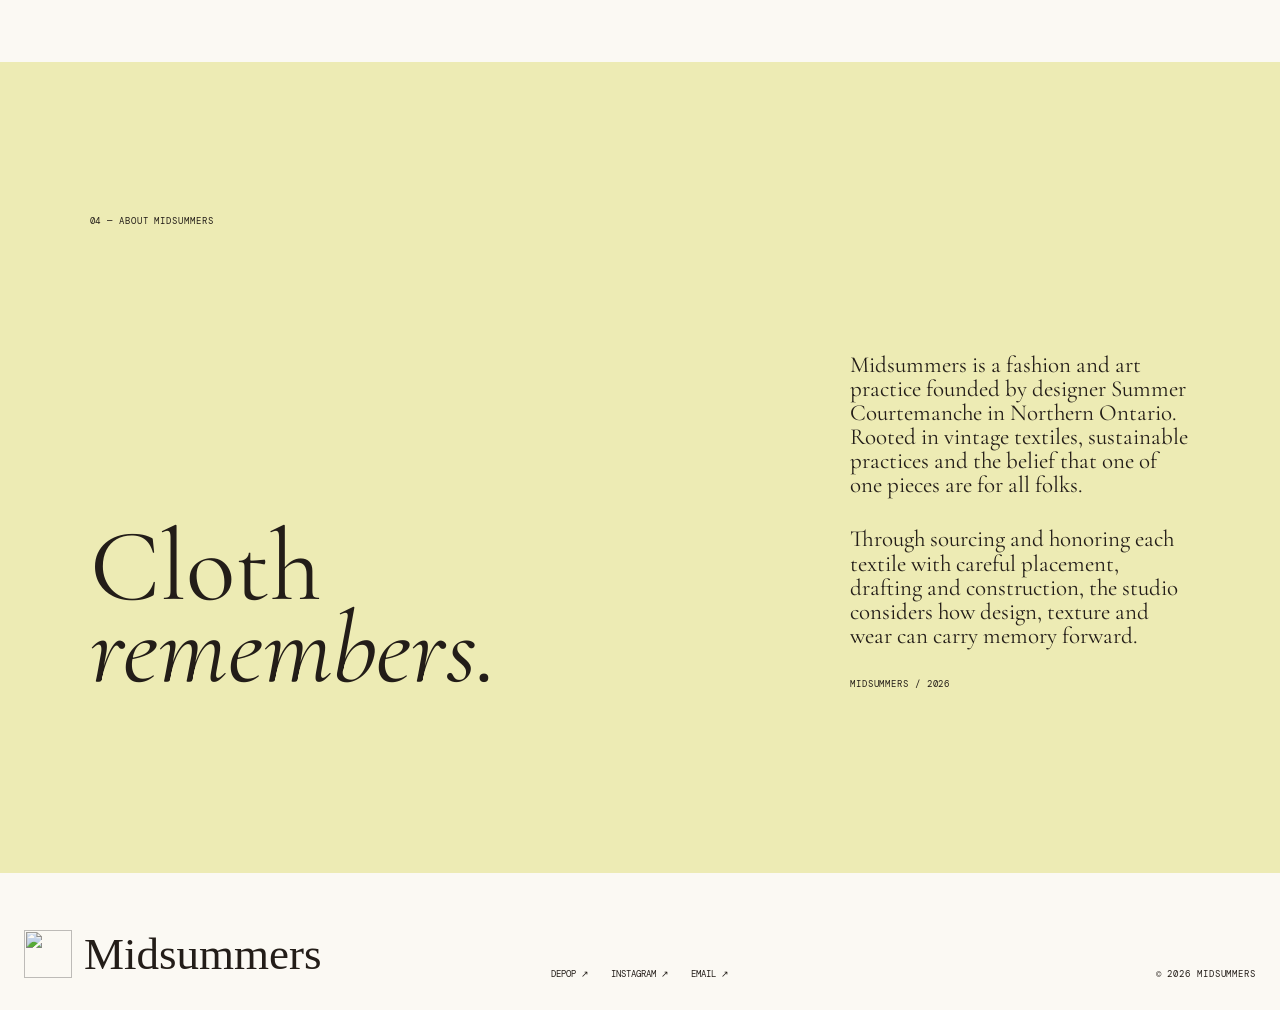
==== commit 9218234e: "Update index.html" ====
--- a/index.html
+++ b/index.html
@@ -74,32 +74,12 @@
           <small>images/look-01.jpg</small>
         </div>
         <div class="look-copy">
-          <p class="micro">Collection 01 / 2026</p>
-          <h2>Inherited<br><em>Forms</em></h2>
-          <p>Garments shaped from fragments, pattern and the visual language of domestic textiles.</p>
+          <p class="micro">Collection 01 /Fall 2026</p>
+          <h2>Coming<br><em>Soon...</em></h2>
+          <p>Cozy fall 1 of 1 garments shaped from unique, gorgeous vintage textiles.</p>
           <a class="text-link" href="https://www.depop.com/" target="_blank" rel="noopener">Available pieces ↗</a>
         </div>
       </article>
-
-      <article class="look look-two">
-        <div class="look-copy">
-          <p class="micro">Collection 02 / 2026</p>
-          <h2>Soft<br><em>History</em></h2>
-          <p>A study of worn surfaces, faded colour and the marks left by use.</p>
-          <a class="text-link" href="https://www.depop.com/" target="_blank" rel="noopener">Available pieces ↗</a>
-        </div>
-        <div class="image-placeholder landscape">
-          <span>DETAIL 02</span>
-          <small>images/detail-02.jpg</small>
-        </div>
-      </article>
-
-      <div class="butter-strip">
-        <span> <img src="images/flower-emblem.png" alt="">
-      </div>Textiles / Memories / Repurposed</span>
-        <span>Textiles / Memories / Repurposed</span> 
-        <span>Textiles / Memories / Repurposed</span>
-      </div>
     </section>
     <section class="archive-teaser">
       <div class="teaser-flower"><img src="images/flower-emblem.png" alt=""></div>
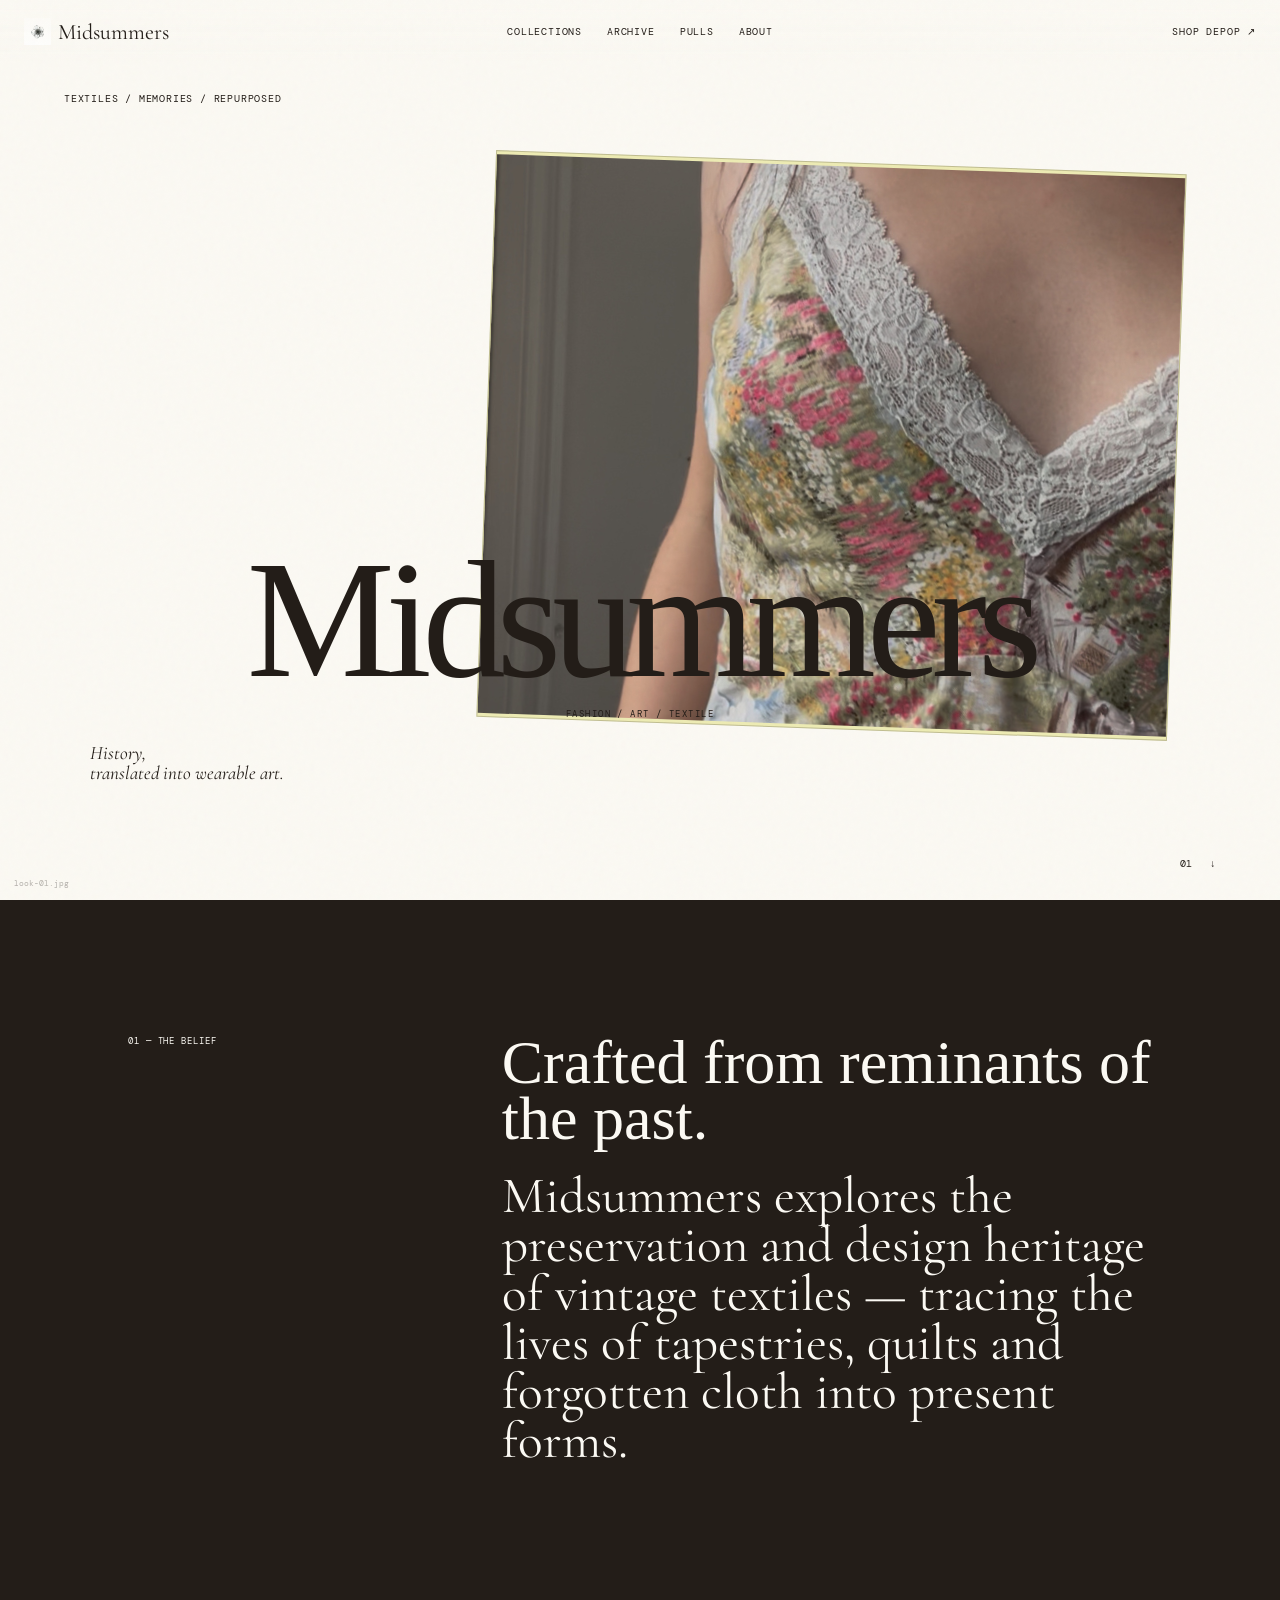
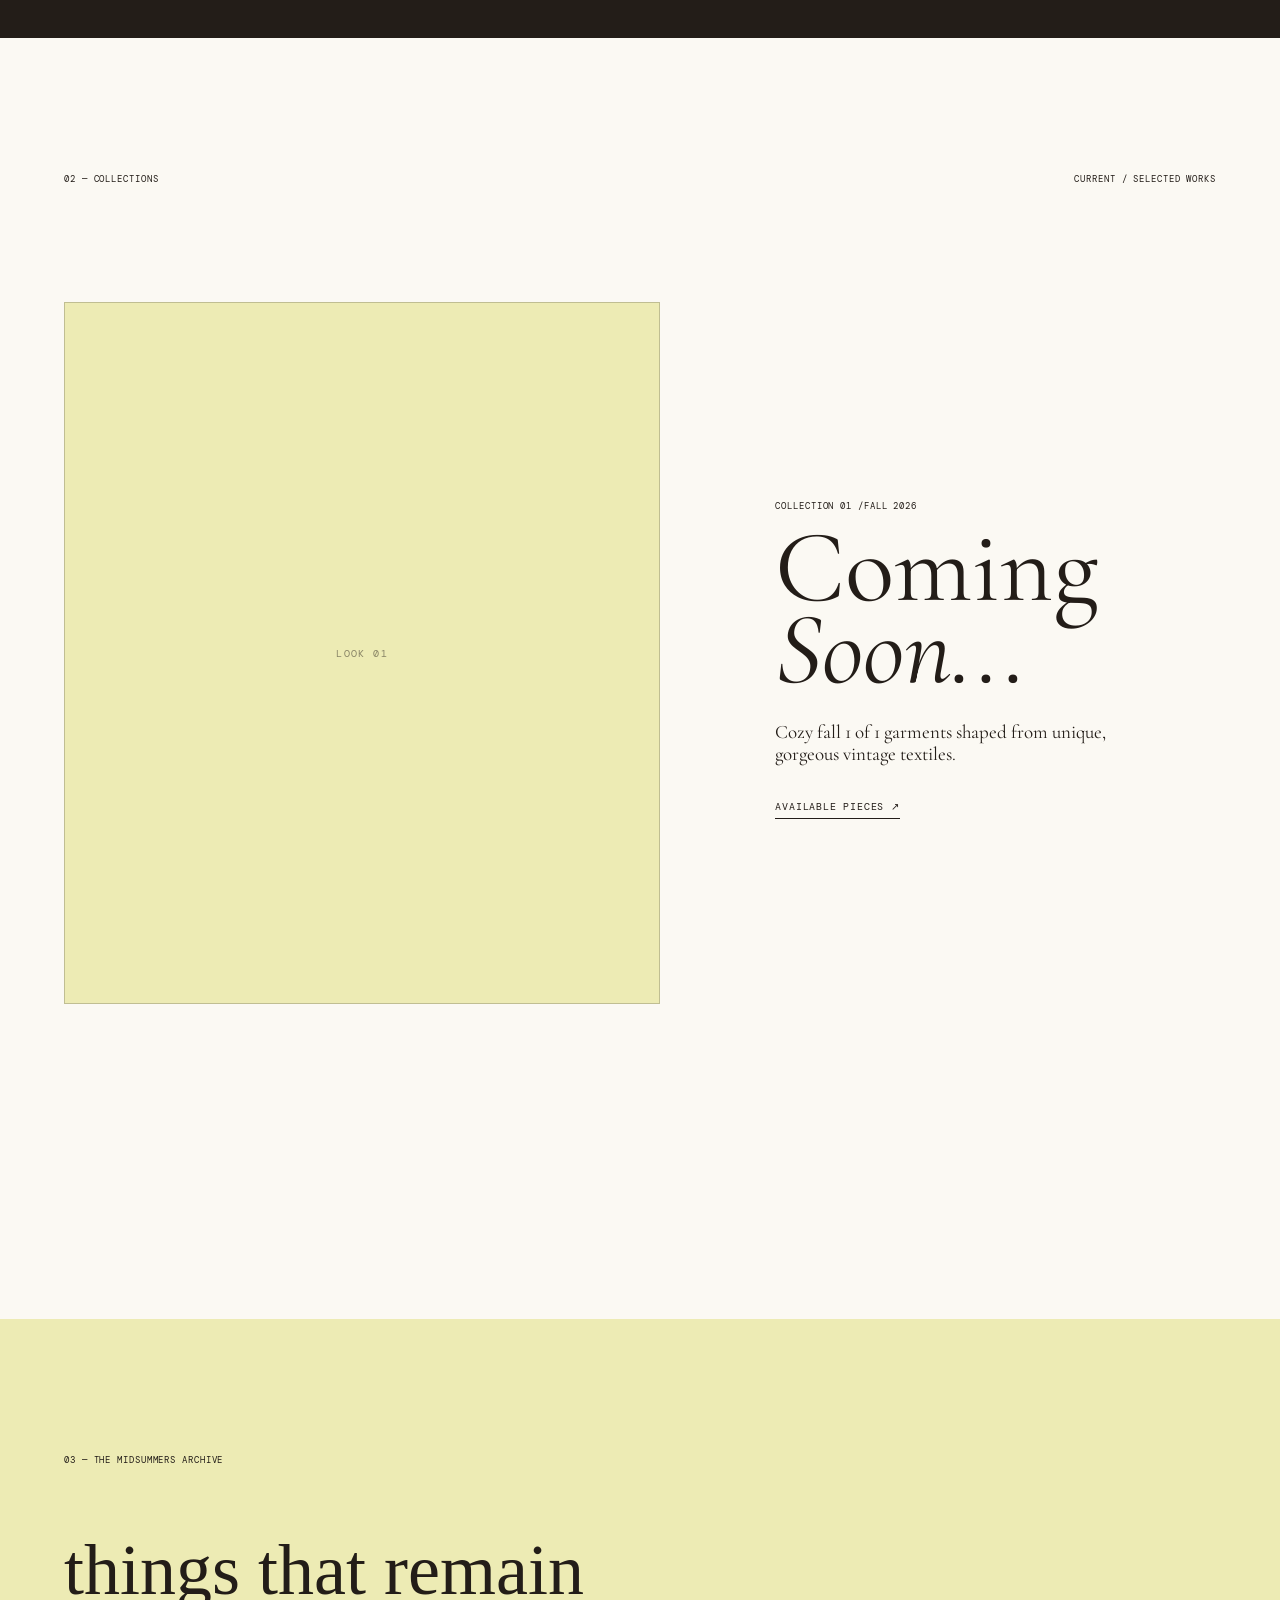
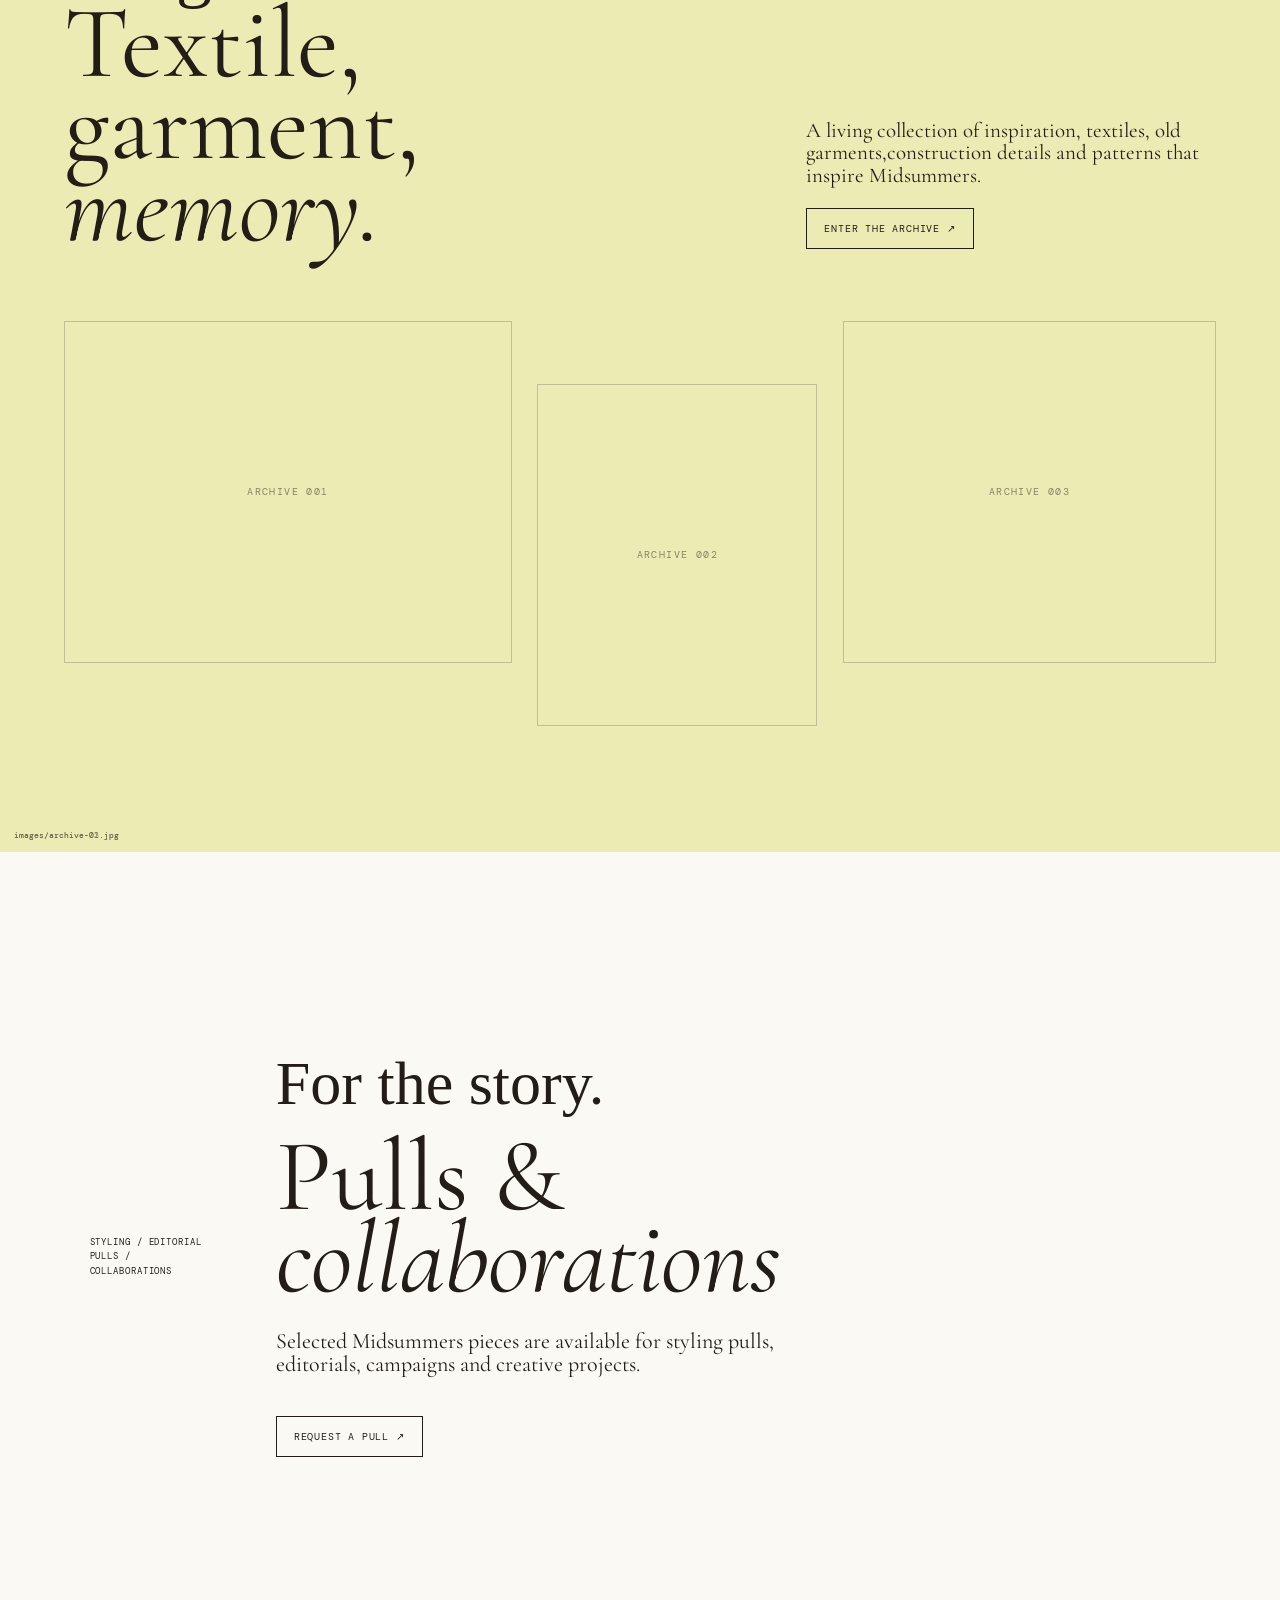
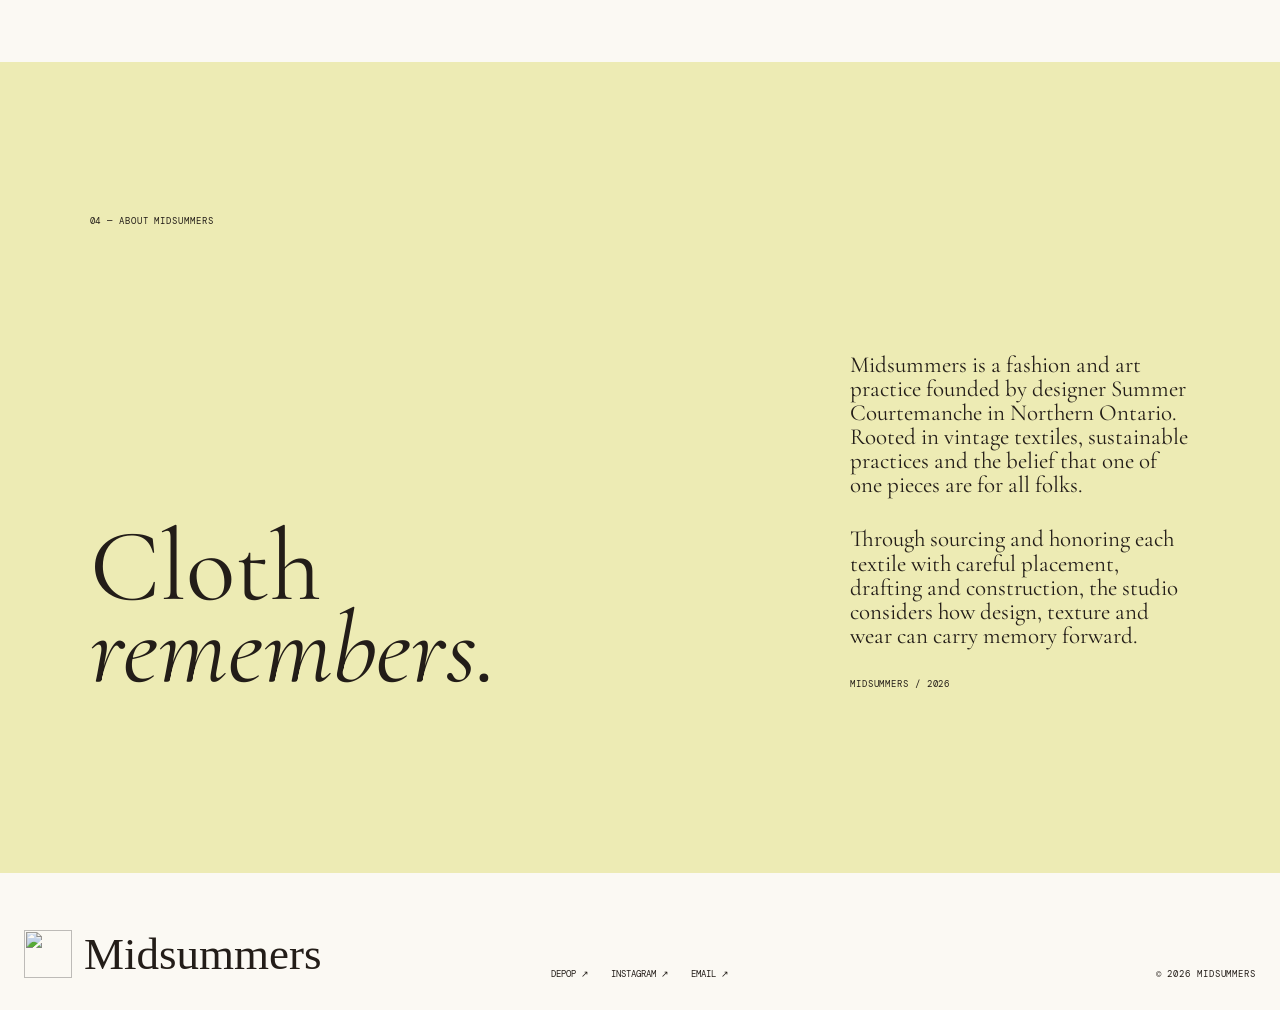
==== commit 52524a4d: "Update index.html" ====
--- a/index.html
+++ b/index.html
@@ -71,7 +71,7 @@
       <article class="look look-one">
         <div class="image-placeholder portrait">
           <span>LOOK 01</span>
-          <small>images/look-01.jpg</small>
+          <small>look-01.jpg</small>
         </div>
         <div class="look-copy">
           <p class="micro">Collection 01 /Fall 2026</p>
